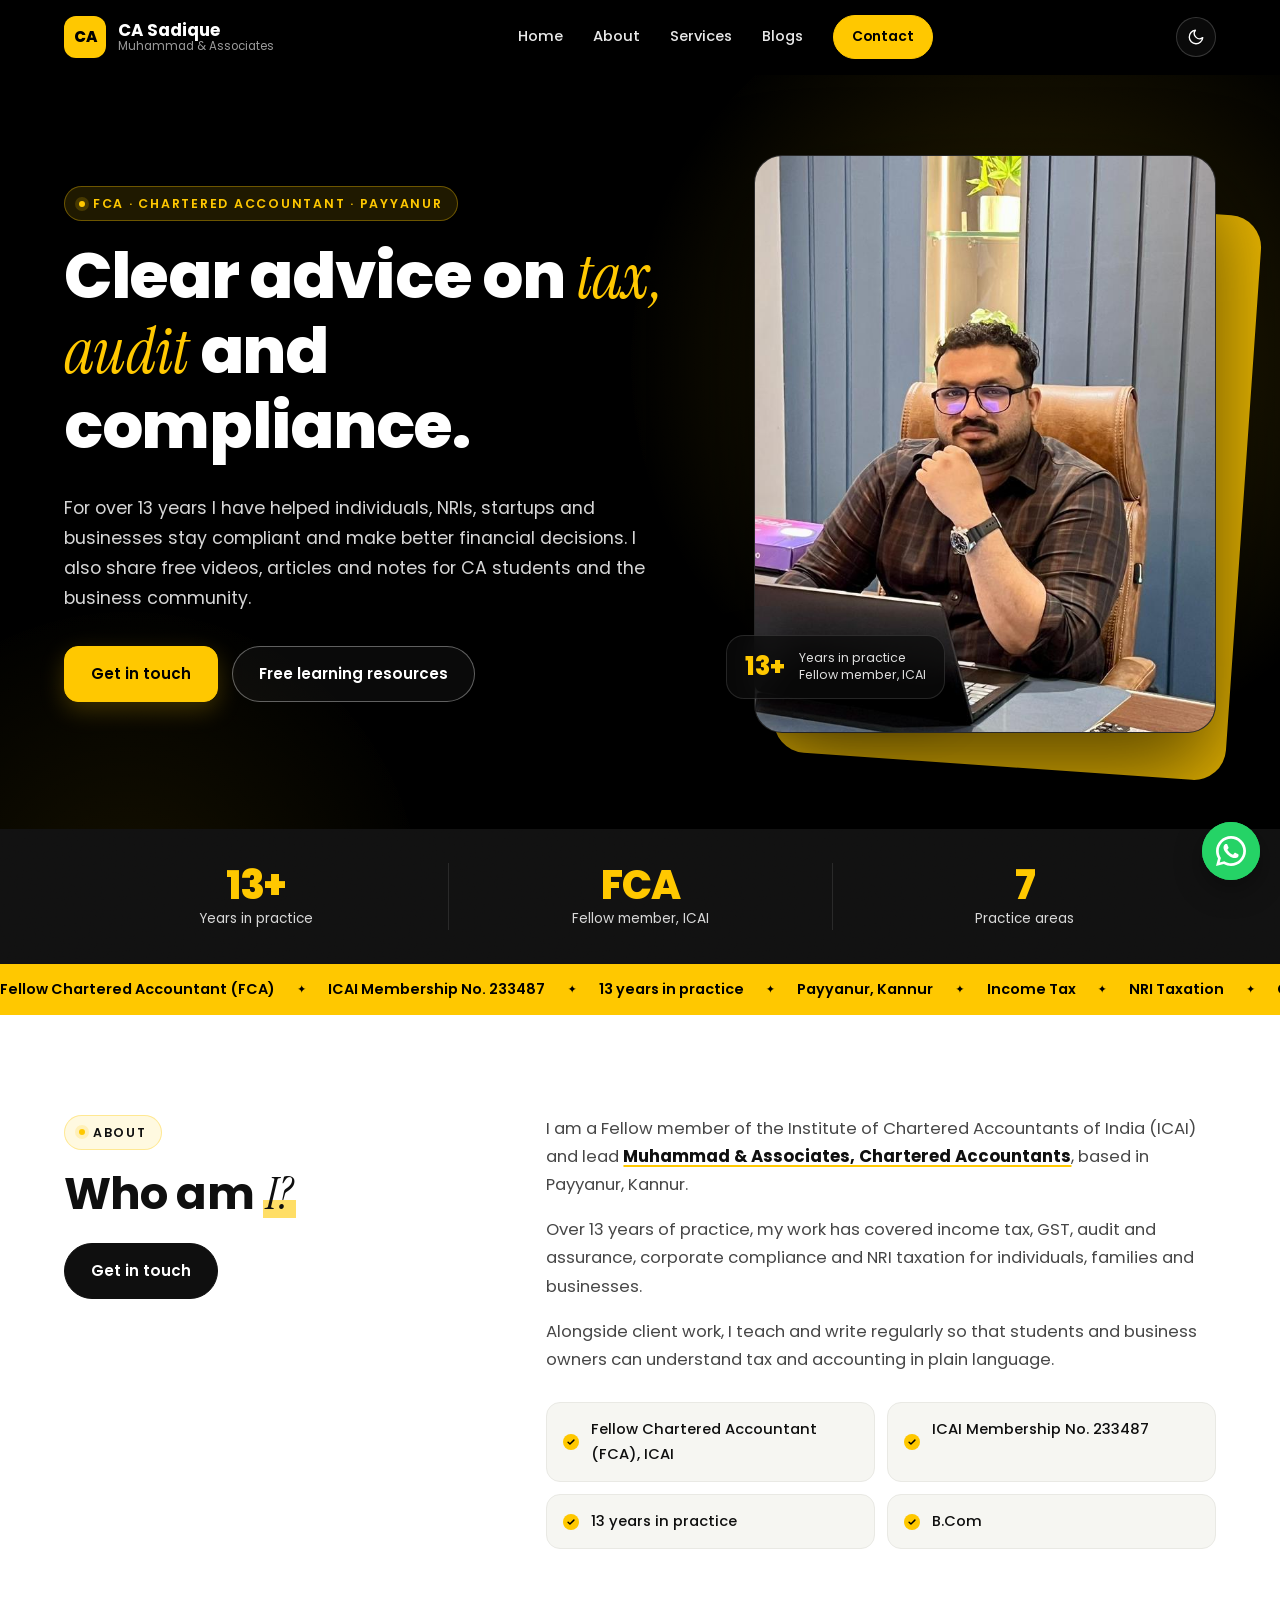
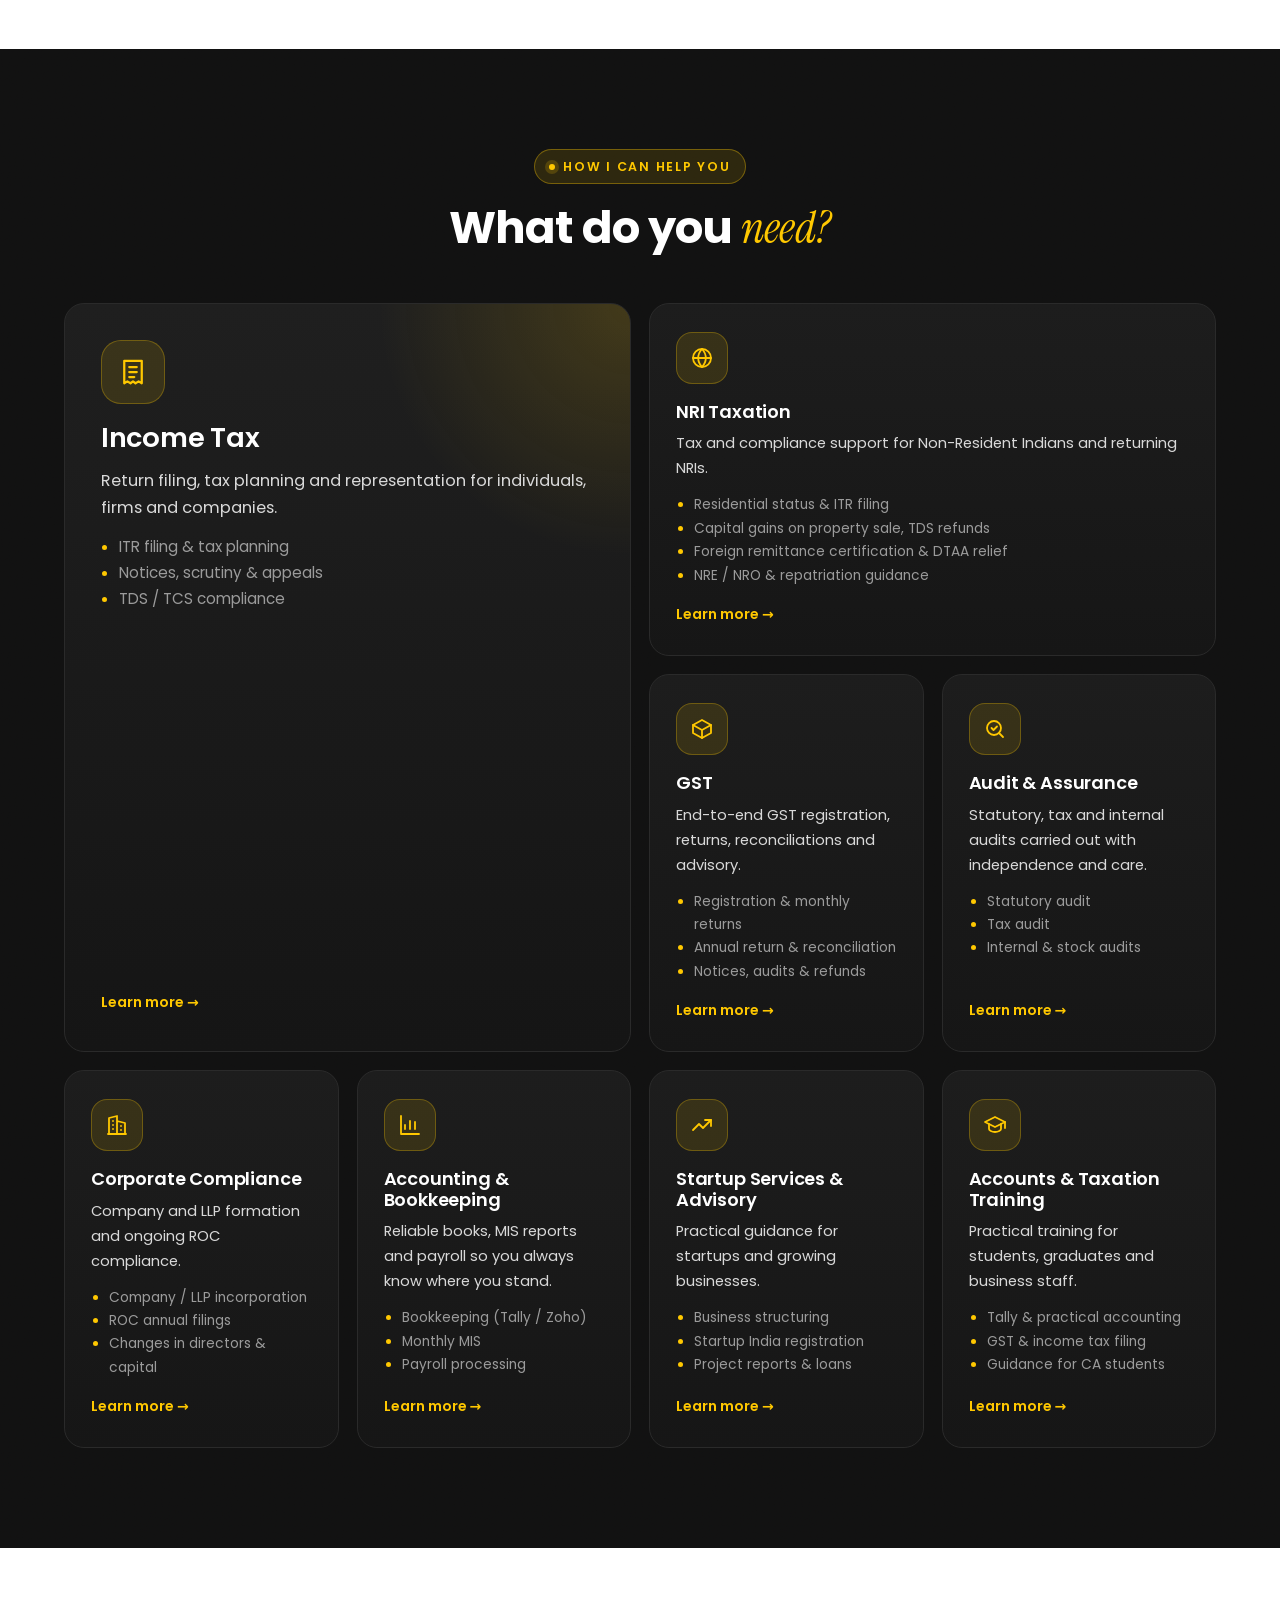
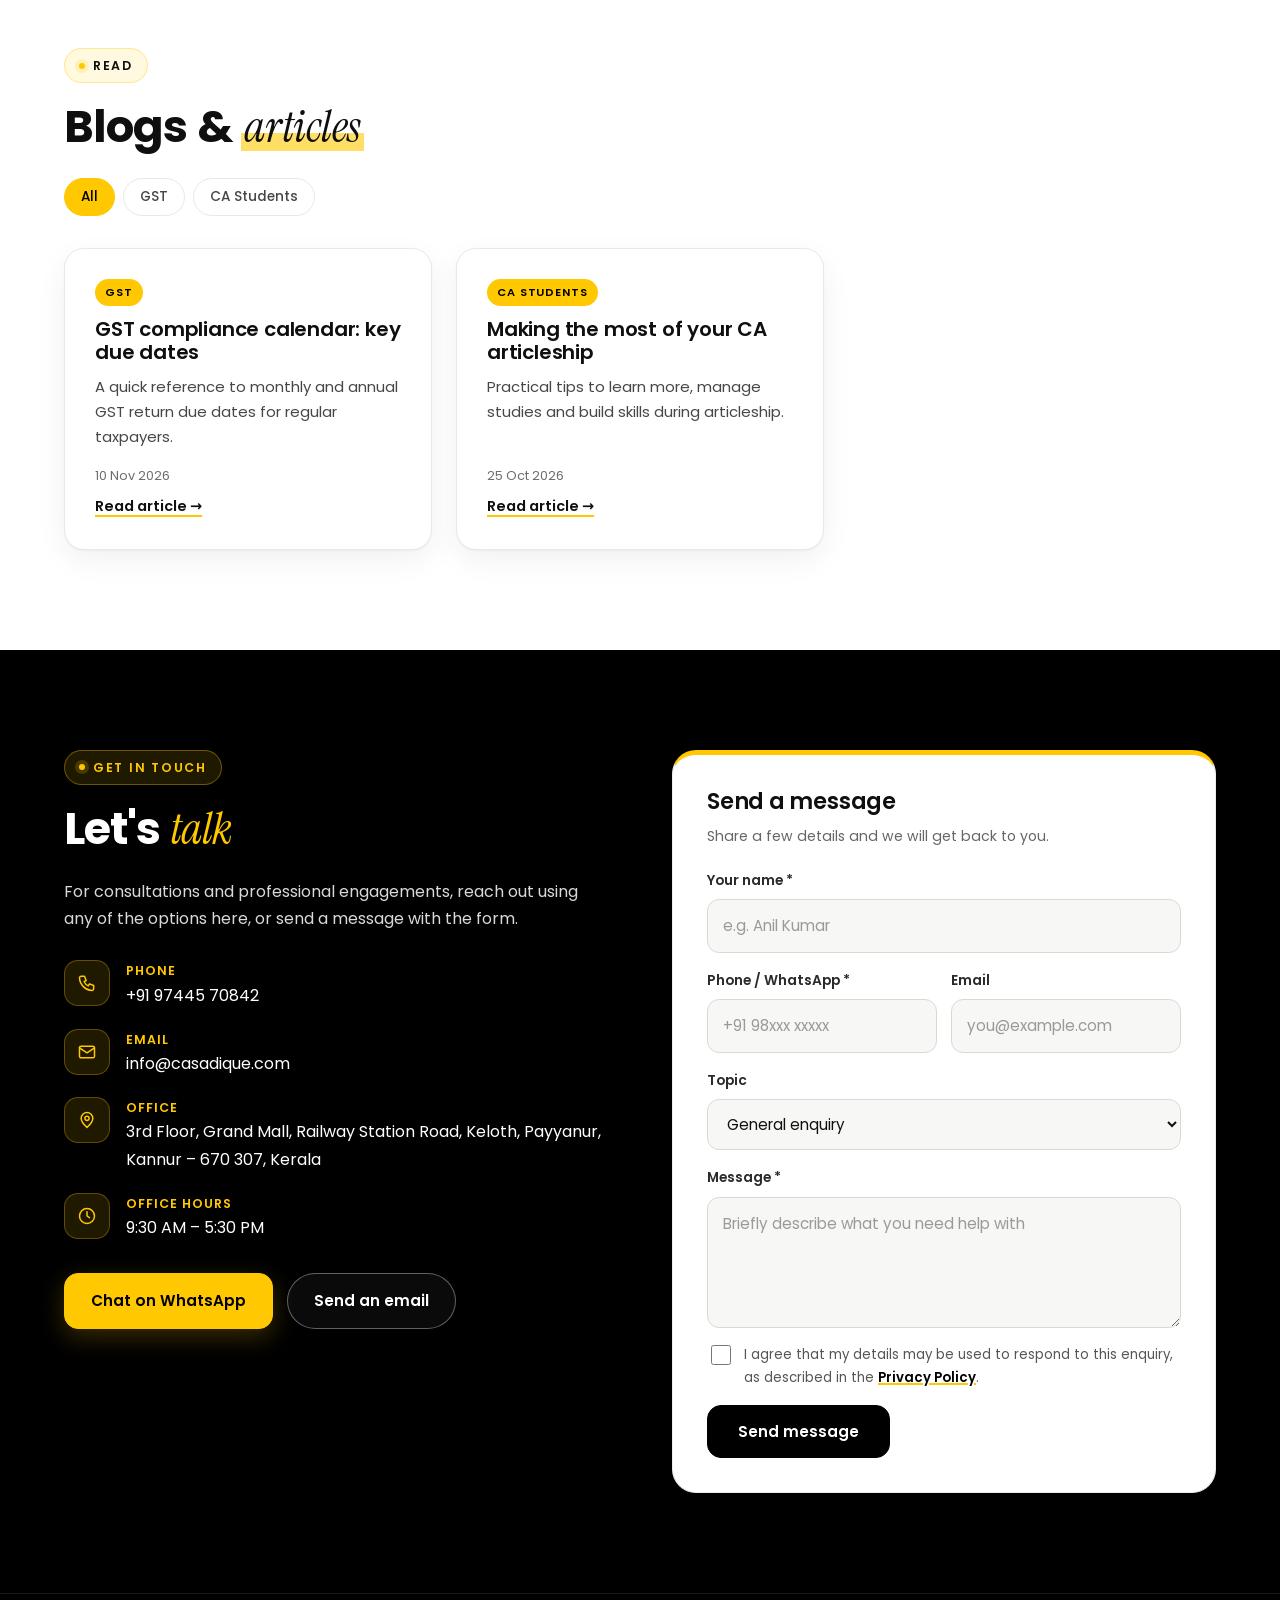
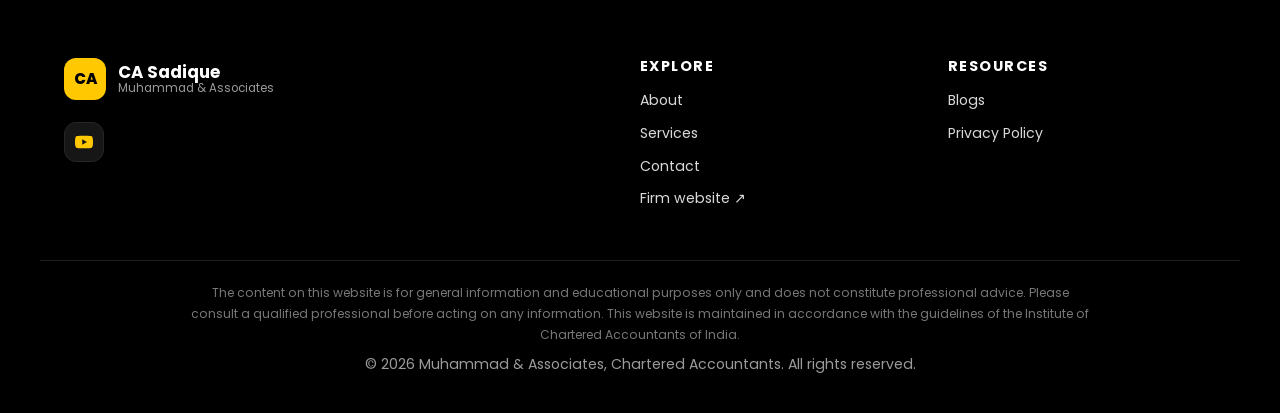
==== index.html @ 5c469a1d "Make contact form a bright, high-contrast card with field hints" ====
<!doctype html>
<html lang="en">
<head>
  <meta charset="utf-8">
  <meta name="viewport" content="width=device-width, initial-scale=1">
  <title>CA Sadique | Muhammad &amp; Associates, Chartered Accountants, Payyanur</title>
  <meta name="description" content="CA Sadique, FCA – Muhammad & Associates, Chartered Accountants, Payyanur, Kannur. Income tax, NRI taxation, GST, audit and corporate compliance. Free videos, blogs and notes for students and businesses.">
  <link rel="canonical" href="https://casadique.com/">
  <link rel="icon" href="favicon.svg" type="image/svg+xml">
  <link rel="apple-touch-icon" href="images/profile.jpg">
  <meta name="theme-color" content="#000000">

  <!-- Share preview (WhatsApp, LinkedIn, Facebook, X) -->
  <meta property="og:type" content="website">
  <meta property="og:site_name" content="CA Sadique">
  <meta property="og:title" content="CA Sadique, FCA | Muhammad & Associates, Chartered Accountants">
  <meta property="og:description" content="Income tax, NRI taxation, GST, audit and corporate compliance in Payyanur, Kannur. Free learning resources for students and businesses.">
  <meta property="og:url" content="https://casadique.com/">
  <meta property="og:image" content="https://casadique.com/images/profile.jpg">
  <meta property="og:image:alt" content="CA Sadique at his office">
  <meta name="twitter:card" content="summary_large_image">

  <!-- Business details for Google -->
  <script type="application/ld+json">
  {
    "@context": "https://schema.org",
    "@type": "AccountingService",
    "name": "Muhammad & Associates, Chartered Accountants",
    "alternateName": "CA Sadique",
    "url": "https://casadique.com/",
    "image": "https://casadique.com/images/profile.jpg",
    "telephone": "+91-97445-70842",
    "email": "info@casadique.com",
    "address": {
      "@type": "PostalAddress",
      "streetAddress": "3rd Floor, Grand Mall, Railway Station Road, Keloth",
      "addressLocality": "Payyanur",
      "addressRegion": "Kerala",
      "postalCode": "670307",
      "addressCountry": "IN"
    },
    "areaServed": "India",
    "founder": { "@type": "Person", "name": "CA Sadique", "jobTitle": "Chartered Accountant (FCA)" },
    "sameAs": ["https://www.youtube.com/@casadique", "https://muhammadandassociates.com"]
  }
  </script>

  <link rel="preconnect" href="https://fonts.googleapis.com">
  <link rel="preconnect" href="https://fonts.gstatic.com" crossorigin>
  <link href="https://fonts.googleapis.com/css2?family=Instrument+Serif:ital@0;1&family=Poppins:wght@400;500;600;700;800&display=swap" rel="stylesheet">
  <link rel="stylesheet" href="css/style.css">
</head>
<body>

<header class="site-header">
  <div class="container nav">
    <a href="#top" class="brand">
      <span class="brand-mark">CA</span>
      <span class="brand-text">
        <strong data-bind="name">CA Sadique</strong>
        <small data-bind="firm"></small>
      </span>
    </a>
    <button class="nav-toggle" aria-label="Open menu" aria-expanded="false">
      <span></span><span></span><span></span>
    </button>
    <nav class="nav-links">
      <a href="#top">Home</a>
      <a href="#about">About</a>
      <a href="#services">Services</a>
      <a href="#videos">Videos</a>
      <a href="#blogs">Blogs</a>
      <a href="#notes">Notes</a>
      <a href="#contact" class="btn btn-small">Contact</a>
    </nav>
  </div>
</header>

<main id="top">

  <!-- HERO -->
  <section class="hero">
    <div class="container hero-grid">
      <div class="hero-copy">
        <p class="eyebrow" data-bind="tagline">Chartered Accountant in Practice</p>
        <h1 data-bind-html="headline">Clear advice on tax, audit and compliance.</h1>
        <p class="lead" data-bind="intro"></p>
        <div class="hero-actions">
          <a href="#contact" class="btn">Get in touch</a>
          <a href="#blogs" id="learn-btn" class="btn btn-outline">Free learning resources</a>
        </div>
      </div>
      <div class="portrait">
        <div class="portrait-frame">
          <img data-bind-src="photo" alt="CA Sadique at his office" onerror="this.closest('.portrait').style.display='none'">
        </div>
        <div class="portrait-badge" id="hero-badge"></div>
      </div>
    </div>
  </section>

  <!-- STATS BAND -->
  <section class="stats-band">
    <div class="container stats" id="stats"></div>
  </section>
  <div class="trust" aria-label="Credentials"><div class="trust-track" id="trust"></div></div>

  <!-- ABOUT -->
  <section id="about" class="section alt">
    <div class="container two-col">
      <div>
        <p class="eyebrow">About</p>
        <h2>Who am <em>I?</em></h2>
        <a href="#contact" class="btn btn-dark">Get in touch</a>
      </div>
      <div>
        <div class="about-text" data-bind-html="about"></div>
        <ul class="credentials" id="credentials"></ul>
      </div>
    </div>
  </section>

  <!-- SERVICES -->
  <section id="services" class="section alt section-dark">
    <div class="container">
      <p class="eyebrow center">How I can help you</p>
      <h2 class="center">What do you <em>need?</em></h2>
      <div class="services-grid" id="services-grid"></div>
    </div>
  </section>

  <!-- VIDEOS -->
  <section id="videos" class="section alt">
    <div class="container">
      <div class="section-head">
        <div>
          <p class="eyebrow">Learn</p>
          <h2>Free <em>videos</em></h2>
        </div>
        <a class="btn btn-dark btn-small" data-bind-href="youtube" target="_blank" rel="noopener">Visit YouTube channel →</a>
      </div>
      <div class="filters" data-filter-for="videos"></div>
      <div class="video-grid" id="video-grid"></div>
    </div>
  </section>

  <!-- BLOGS -->
  <section id="blogs" class="section alt section-dark">
    <div class="container">
      <p class="eyebrow">Read</p>
      <h2>Blogs &amp; <em>articles</em></h2>
      <div class="filters" data-filter-for="blogs"></div>
      <div class="blog-grid" id="blog-grid"></div>
    </div>
  </section>

  <!-- NOTES -->
  <section id="notes" class="section alt">
    <div class="container">
      <p class="eyebrow">Download</p>
      <h2>Notes &amp; <em>resources</em></h2>
      <p class="muted">Free study notes for students and ready reckoners for the business community.</p>
      <div class="notes-toolbar">
        <input type="search" id="notes-search" placeholder="Search notes…" aria-label="Search notes">
      </div>
      <div class="filters" data-filter-for="notes"></div>
      <div class="notes-list" id="notes-list"></div>
    </div>
  </section>

  <!-- CONTACT -->
  <section id="contact" class="section section-black">
    <div class="container two-col contact-grid">
      <div>
        <p class="eyebrow">Get in touch</p>
        <h2>Let's <em>talk</em></h2>
        <p class="on-dark">For consultations and professional engagements, reach out using any of the options here, or send a message with the form.</p>
        <ul class="contact-list" id="contact-list"></ul>
        <div class="hero-actions">
          <a class="btn" id="whatsapp-btn" target="_blank" rel="noopener">Chat on WhatsApp</a>
          <a class="btn btn-outline" id="email-btn">Send an email</a>
        </div>
      </div>

      <form class="contact-form" action="https://formsubmit.co/info@casadique.com" method="POST">
        <h3>Send a message</h3>
        <p class="form-sub">Share a few details and we will get back to you.</p>
        <input type="hidden" name="_subject" value="New enquiry from casadique.com">
        <input type="hidden" name="_next" value="https://casadique.com/thank-you.html">
        <input type="hidden" name="_template" value="table">
        <input type="text" name="_honey" class="hp" tabindex="-1" autocomplete="off" aria-hidden="true">
        <label>Your name *<input type="text" name="name" required maxlength="100" placeholder="e.g. Anil Kumar" autocomplete="name"></label>
        <div class="form-row">
          <label>Phone / WhatsApp *<input type="tel" name="phone" required maxlength="20" placeholder="+91 98xxx xxxxx" autocomplete="tel"></label>
          <label>Email<input type="email" name="email" maxlength="120" placeholder="you@example.com" autocomplete="email"></label>
        </div>
        <label>Topic
          <select name="topic" id="topic-select">
            <option value="General enquiry">General enquiry</option>
          </select>
        </label>
        <label>Message *<textarea name="message" rows="4" required maxlength="2000" placeholder="Briefly describe what you need help with"></textarea></label>
        <label class="consent"><input type="checkbox" name="consent" value="Agreed to privacy policy" required>
          <span>I agree that my details may be used to respond to this enquiry, as described in the <a href="privacy.html">Privacy Policy</a>.</span></label>
        <button type="submit" class="btn">Send message</button>
      </form>
    </div>
  </section>

</main>

<footer class="site-footer">
  <div class="container footer-grid">
    <div>
      <a href="#top" class="brand">
        <span class="brand-mark">CA</span>
        <span class="brand-text"><strong data-bind="name">CA Sadique</strong><small data-bind="firm"></small></span>
      </a>
      <div class="socials" id="socials"></div>
    </div>
    <div>
      <h4>Explore</h4>
      <a href="#about">About</a>
      <a href="#services">Services</a>
      <a href="#contact">Contact</a>
      <a href="https://muhammadandassociates.com" target="_blank" rel="noopener">Firm website ↗</a>
    </div>
    <div>
      <h4>Resources</h4>
      <a href="#videos">Videos</a>
      <a href="#blogs">Blogs</a>
      <a href="#notes">Notes</a>
      <a href="privacy.html">Privacy Policy</a>
    </div>
  </div>
  <div class="container footer-bottom">
    <p class="disclaimer" data-bind="disclaimer"></p>
    <p>© <span id="year"></span> <span data-bind="firm"></span>, Chartered Accountants. All rights reserved.</p>
  </div>
</footer>

<script src="js/content.js"></script>
<script src="js/main.js"></script>
</body>
</html>
---- css/style.css ----
/* ==========================================================
   casadique.com theme — black & yellow, modern refresh
   ========================================================== */
:root {
  --yellow: #ffc800;
  --yellow-dark: #e0ae00;
  --yellow-soft: rgba(255, 200, 0, .12);
  --black: #000;
  --charcoal: #111111;
  --card-dark: #1b1b1b;
  --line-dark: #2a2a2a;
  --on-dark: #d9d9d9;
  --on-dark-muted: #9b9b9b;

  /* light-section tokens (switch in dark mode) */
  --bg: #ffffff;
  --bg-alt: #f6f6f2;
  --surface: #ffffff;
  --ink: #0f0f0f;
  --ink-soft: #474747;
  --muted: #6e6e6e;
  --line: #e9e9e4;
  --shadow: 0 1px 2px rgba(0,0,0,.04), 0 10px 30px rgba(0,0,0,.06);

  --radius: 20px;
  --radius-sm: 12px;
  --font: "Poppins", system-ui, -apple-system, "Segoe UI", sans-serif;
  --serif: "Instrument Serif", Georgia, "Times New Roman", serif;
  --ease: cubic-bezier(.2, .7, .2, 1);
  --grain: url("data:image/svg+xml;utf8,<svg xmlns='http://www.w3.org/2000/svg' width='160' height='160'><filter id='n'><feTurbulence type='fractalNoise' baseFrequency='.85' numOctaves='3' stitchTiles='stitch'/></filter><rect width='100%' height='100%' filter='url(%23n)'/></svg>");
}
:root[data-theme="dark"] {
  --bg: #0b0b0b; --bg-alt: #121212; --surface: #161616;
  --ink: #f3f3f3; --ink-soft: #c9c9c9; --muted: #9a9a9a; --line: #262626;
  --shadow: 0 10px 30px rgba(0,0,0,.45); --charcoal: #141414; --card-dark: #1d1d1d;
}
@media (prefers-color-scheme: dark) {
  :root:not([data-theme="light"]) {
    --bg: #0b0b0b; --bg-alt: #121212; --surface: #161616;
    --ink: #f3f3f3; --ink-soft: #c9c9c9; --muted: #9a9a9a; --line: #262626;
    --shadow: 0 10px 30px rgba(0,0,0,.45); --charcoal: #141414; --card-dark: #1d1d1d;
  }
}

* { box-sizing: border-box; }
html { scroll-behavior: smooth; scroll-padding-top: 80px; }
body { margin: 0; font-family: var(--font); color: var(--ink); background: var(--bg); line-height: 1.7; font-size: 16px; -webkit-font-smoothing: antialiased; transition: background .3s, color .3s; }
img { max-width: 100%; display: block; }
a { color: inherit; }
h1, h2, h3, h4 { line-height: 1.15; margin: 0 0 .5em; font-weight: 700; letter-spacing: -.02em; }
h1 { font-size: clamp(2.4rem, 5.4vw, 4rem); font-weight: 800; }
h2 { font-size: clamp(1.9rem, 3.8vw, 2.8rem); }
h3 { font-size: 1.12rem; font-weight: 600; letter-spacing: -.01em; }
h1 em, h2 em { font-family: var(--serif); font-style: italic; font-weight: 400; letter-spacing: -.01em; color: var(--yellow); }
.section:not(.section-dark):not(.section-black) h2 em { color: var(--ink); background: linear-gradient(transparent 60%, rgba(255,200,0,.6) 60%, rgba(255,200,0,.6) 92%, transparent 92%); padding: 0 .08em; }
p { margin: 0 0 1em; }

.container { width: 100%; max-width: 1200px; margin: 0 auto; padding: 0 24px; }
.section { padding: 100px 0; position: relative; }
.center { text-align: center; }
.muted { color: var(--muted); }

/* ---------- Grain on dark surfaces ---------- */
.hero, .section-dark, .section-black, .page-hero, .stats-band, .site-footer { position: relative; isolation: isolate; }
.hero::after, .section-dark::after, .section-black::after, .page-hero::after, .stats-band::after, .site-footer::after {
  content: ""; position: absolute; inset: 0; background-image: var(--grain); opacity: .07; pointer-events: none; z-index: -1; mix-blend-mode: overlay;
}

/* ---------- Section themes ---------- */
.section-dark { background: var(--charcoal); color: var(--on-dark); }
.section-black { background: #000; color: var(--on-dark); }
.section-dark h2, .section-black h2, .section-dark h3, .section-black h3 { color: #fff; }

/* ---------- Eyebrow ---------- */
.eyebrow { display: inline-flex; align-items: center; gap: 8px; font-weight: 600; font-size: .78rem; text-transform: uppercase; letter-spacing: .14em; color: var(--ink); background: var(--yellow-soft); border: 1px solid rgba(255,200,0,.35); padding: 6px 14px; border-radius: 999px; margin-bottom: 18px; }
.eyebrow::before { content: ""; width: 6px; height: 6px; border-radius: 50%; background: var(--yellow); box-shadow: 0 0 0 4px rgba(255,200,0,.18); }
.eyebrow.center { display: flex; width: max-content; margin-left: auto; margin-right: auto; }
.hero .eyebrow, .section-dark .eyebrow, .section-black .eyebrow, .page-hero .eyebrow { color: var(--yellow); }

/* ---------- Buttons ---------- */
.btn { display: inline-flex; align-items: center; justify-content: center; gap: 8px; background: var(--yellow); color: #000; text-decoration: none; padding: 14px 26px; font-weight: 600; border: 1.5px solid var(--yellow); border-radius: 14px; transition: transform .2s var(--ease), box-shadow .2s, background .2s, color .2s; cursor: pointer; font-size: .95rem; font-family: inherit; box-shadow: 0 8px 24px rgba(255,200,0,.22); }
.btn:hover { transform: translateY(-2px); background: #ffd226; box-shadow: 0 12px 30px rgba(255,200,0,.32); }
.btn-small { padding: 9px 18px; font-size: .86rem; border-radius: 999px; box-shadow: none; }
.btn-outline { background: rgba(255,255,255,.04); color: #fff; border-color: rgba(255,255,255,.35); border-radius: 999px; box-shadow: none; }
.btn-outline:hover { background: #fff; color: #000; border-color: #fff; box-shadow: none; }
.btn-dark { background: var(--ink); color: var(--bg); border-color: var(--ink); border-radius: 999px; box-shadow: none; }
.btn-dark:hover { background: var(--yellow); color: #000; border-color: var(--yellow); box-shadow: none; }
.hero-actions { display: flex; gap: 14px; flex-wrap: wrap; margin-top: 32px; }

/* ---------- Header (glass on scroll) ---------- */
.site-header { position: sticky; top: 0; z-index: 50; background: #000; border-bottom: 1px solid transparent; transition: background .3s, border-color .3s, backdrop-filter .3s; }
.site-header.scrolled { background: rgba(6,6,6,.68); -webkit-backdrop-filter: blur(18px) saturate(1.6); backdrop-filter: blur(18px) saturate(1.6); border-bottom-color: rgba(255,255,255,.08); }
.nav { display: flex; align-items: center; justify-content: space-between; height: 74px; gap: 16px; }
.brand { display: flex; align-items: center; gap: 12px; text-decoration: none; color: #fff; }
.brand-mark { background: var(--yellow); color: #000; font-weight: 800; width: 42px; height: 42px; display: grid; place-items: center; font-size: .95rem; border-radius: 12px; }
.brand-text { display: flex; flex-direction: column; line-height: 1.2; }
.brand-text strong { font-size: 1.05rem; }
.brand-text small { font-size: .72rem; color: var(--on-dark-muted); font-weight: 400; }
.nav-links { display: flex; align-items: center; gap: 30px; }
.nav-links a:not(.btn) { color: #e8e8e8; text-decoration: none; font-weight: 500; font-size: .92rem; position: relative; }
.nav-links a:not(.btn)::after { content: ""; position: absolute; left: 0; right: 0; bottom: -6px; height: 2px; background: var(--yellow); border-radius: 2px; transform: scaleX(0); transition: transform .25s var(--ease); }
.nav-links a:not(.btn):hover { color: #fff; }
.nav-links a:not(.btn):hover::after { transform: scaleX(1); }
.nav-right { display: flex; align-items: center; gap: 10px; }
.theme-toggle { width: 40px; height: 40px; border-radius: 50%; border: 1px solid rgba(255,255,255,.18); background: rgba(255,255,255,.04); color: #fff; display: grid; place-items: center; cursor: pointer; transition: .2s; }
.theme-toggle:hover { border-color: var(--yellow); color: var(--yellow); }
.theme-toggle svg { width: 18px; height: 18px; }
.nav-toggle { display: none; background: none; border: 0; padding: 8px; cursor: pointer; }
.nav-toggle span { display: block; width: 24px; height: 2px; background: #fff; margin: 5px 0; border-radius: 2px; }

/* ---------- Hero ---------- */
.hero { background: #000; color: #fff; padding: 80px 0 96px; overflow: hidden; }
.hero::before { content: ""; position: absolute; inset: 0; z-index: -1; background:
  radial-gradient(640px circle at 80% 38%, rgba(255,200,0,.20), transparent 62%),
  radial-gradient(500px circle at 10% 110%, rgba(255,200,0,.08), transparent 60%); }
.hero-grid { display: grid; grid-template-columns: 1.15fr .85fr; gap: 64px; align-items: center; }
.hero h1 { color: #fff; }
.lead { font-size: 1.1rem; color: #d6d6d6; max-width: 34em; }
.portrait { position: relative; }
.portrait::before { content: ""; position: absolute; inset: 8% -6% -6% 8%; background: var(--yellow); border-radius: 32px; transform: rotate(4deg); opacity: .9; }
.portrait-frame { position: relative; border-radius: 28px; overflow: hidden; aspect-ratio: 4 / 5; box-shadow: 0 40px 90px rgba(0,0,0,.6); border: 1px solid rgba(255,255,255,.1); background: #111; }
.portrait-frame img { width: 100%; height: 100%; object-fit: cover; object-position: 50% 22%; transform: scale(1.42); transform-origin: 54% 30%; }
.portrait-badge { position: absolute; left: -28px; bottom: 34px; background: rgba(12,12,12,.72); -webkit-backdrop-filter: blur(14px); backdrop-filter: blur(14px); border: 1px solid rgba(255,255,255,.12); border-radius: 18px; padding: 14px 18px; display: flex; gap: 14px; align-items: center; box-shadow: 0 18px 40px rgba(0,0,0,.45); }
.portrait-badge strong { font-size: 1.6rem; color: var(--yellow); line-height: 1; font-weight: 800; }
.portrait-badge span { font-size: .78rem; color: #ddd; line-height: 1.35; }

/* ---------- Stats + trust strip ---------- */
.stats-band { background: var(--charcoal); }
.stats { display: grid; grid-template-columns: repeat(3, 1fr); text-align: center; padding-top: 34px; padding-bottom: 34px; }
.stats > div + div { border-left: 1px solid var(--line-dark); }
.stat-num { font-size: 2.5rem; font-weight: 800; color: var(--yellow); line-height: 1.1; letter-spacing: -.03em; }
.stat-label { font-size: .85rem; color: var(--on-dark); }
.trust { background: var(--yellow); color: #000; overflow: hidden; white-space: nowrap; }
.trust-track { display: inline-flex; animation: marquee 45s linear infinite; }
.trust-track span { display: inline-flex; align-items: center; gap: 22px; padding: 13px 22px 13px 0; font-weight: 600; font-size: .9rem; }
.trust-track span::after { content: "✦"; font-size: .7rem; }
@keyframes marquee { to { transform: translateX(-50%); } }

/* ---------- About ---------- */
.two-col { display: grid; grid-template-columns: 1fr 1.6fr; gap: 64px; }
.about-text { color: var(--ink-soft); font-size: 1.04rem; }
.about-text a { color: var(--ink); text-decoration-color: var(--yellow); text-decoration-thickness: 2px; text-underline-offset: 3px; }
.about-text a:hover { background: rgba(255,200,0,.22); }
.credentials { list-style: none; padding: 0; margin: 28px 0 0; display: grid; grid-template-columns: 1fr 1fr; gap: 12px; }
.credentials li { background: var(--bg-alt); border: 1px solid var(--line); border-radius: 14px; padding: 14px 16px 14px 44px; font-weight: 500; font-size: .92rem; position: relative; }
.credentials li::before { content: ""; position: absolute; left: 16px; top: 50%; width: 16px; height: 16px; margin-top: -8px; border-radius: 50%; background: var(--yellow) url("data:image/svg+xml;utf8,<svg xmlns='http://www.w3.org/2000/svg' viewBox='0 0 24 24' fill='none' stroke='black' stroke-width='3.5' stroke-linecap='round' stroke-linejoin='round'><path d='M5 12.5l4.5 4.5L19 7.5'/></svg>") center / 10px no-repeat; }

/* ---------- Icons ---------- */
.ico { width: 52px; height: 52px; border-radius: 16px; display: grid; place-items: center; background: var(--yellow-soft); color: var(--yellow); border: 1px solid rgba(255,200,0,.28); margin-bottom: 18px; flex: none; }
.ico svg { width: 24px; height: 24px; fill: none; stroke: currentColor; stroke-width: 1.8; stroke-linecap: round; stroke-linejoin: round; }

/* ---------- Services: bento grid ---------- */
.services-grid { display: grid; grid-template-columns: repeat(4, 1fr); grid-auto-flow: dense; gap: 18px; margin-top: 48px; }
.service { background: linear-gradient(180deg, #1d1d1d, #161616); border: 1px solid var(--line-dark); border-radius: var(--radius); padding: 28px 26px; transition: transform .3s var(--ease), border-color .3s, box-shadow .3s; display: flex; flex-direction: column; }
.service:hover { transform: translateY(-4px); border-color: rgba(255,200,0,.45); box-shadow: 0 20px 50px rgba(0,0,0,.45); }
.service h3 { color: #fff; }
.service p { color: var(--on-dark); font-size: .92rem; margin: 0 0 12px; }
.service ul { margin: 0; padding-left: 18px; color: var(--on-dark-muted); font-size: .86rem; }
.service li::marker { color: var(--yellow); }
.service .read-more { margin-top: auto; padding-top: 16px; color: var(--yellow); font-weight: 600; font-size: .88rem; text-decoration: none; }
.service.wide { grid-column: span 2; }
.service.xl { grid-column: span 2; grid-row: span 2; padding: 36px; background: radial-gradient(420px circle at 100% 0%, rgba(255,200,0,.16), transparent 60%), linear-gradient(180deg, #1f1f1f, #151515); }
.service.xl h3 { font-size: 1.7rem; }
.service.xl p { font-size: 1.02rem; }
.service.xl ul { font-size: .95rem; }
.service.xl .ico { width: 64px; height: 64px; border-radius: 20px; }
.service.xl .ico svg { width: 30px; height: 30px; }

/* ---------- Filters / tags ---------- */
.section-head { display: flex; justify-content: space-between; align-items: flex-end; gap: 16px; flex-wrap: wrap; }
.filters { display: flex; gap: 8px; flex-wrap: wrap; margin: 24px 0 32px; }
.chip { border: 1px solid var(--line); background: var(--surface); color: var(--ink-soft); padding: 8px 16px; font-size: .85rem; cursor: pointer; font-family: inherit; font-weight: 500; border-radius: 999px; transition: .2s; }
.chip:hover { border-color: var(--ink); color: var(--ink); }
.chip.active { background: var(--yellow); border-color: var(--yellow); color: #000; }
.section-dark .chip { background: transparent; border-color: var(--line-dark); color: var(--on-dark); }
.section-dark .chip.active { background: var(--yellow); border-color: var(--yellow); color: #000; }
.tag { display: inline-block; font-size: .7rem; font-weight: 600; text-transform: uppercase; letter-spacing: .08em; color: #000; background: var(--yellow); padding: 4px 10px; margin-bottom: 12px; border-radius: 999px; }

/* ---------- Videos ---------- */
.video-grid { display: grid; grid-template-columns: repeat(auto-fill, minmax(320px, 1fr)); gap: 24px; }
.video-card { background: var(--surface); border: 1px solid var(--line); border-radius: var(--radius); overflow: hidden; box-shadow: var(--shadow); }
.video-frame { position: relative; aspect-ratio: 16/9; background: #000; cursor: pointer; }
.video-frame img { width: 100%; height: 100%; object-fit: cover; opacity: .9; transition: transform .4s var(--ease); }
.video-frame:hover img { transform: scale(1.04); }
.video-frame iframe { position: absolute; inset: 0; width: 100%; height: 100%; border: 0; }
.play { position: absolute; inset: 0; margin: auto; width: 64px; height: 64px; background: var(--yellow); border-radius: 50%; display: grid; place-items: center; color: #000; font-size: 1.2rem; transition: .25s var(--ease); padding-left: 4px; box-shadow: 0 0 0 10px rgba(255,200,0,.25); }
.video-frame:hover .play { transform: scale(1.1); }
.video-body { padding: 20px 22px 22px; }
.video-body h3 { margin-bottom: 6px; font-size: 1rem; }
.video-body p { font-size: .88rem; color: var(--muted); margin: 0; }

/* ---------- Blogs ---------- */
.blog-grid { display: grid; grid-template-columns: repeat(auto-fill, minmax(320px, 1fr)); gap: 24px; }
.blog-card { background: linear-gradient(180deg, #1d1d1d, #161616); border: 1px solid var(--line-dark); border-radius: var(--radius); padding: 30px; display: flex; flex-direction: column; text-decoration: none; color: var(--on-dark); transition: transform .3s var(--ease), border-color .3s, box-shadow .3s; }
.blog-card:hover { transform: translateY(-4px); border-color: rgba(255,200,0,.45); }
.blog-card .tag { align-self: flex-start; }
.blog-card h3 { color: #fff; font-size: 1.25rem; }
.blog-card p { font-size: .93rem; flex: 1; }
.blog-meta { font-size: .8rem; color: var(--on-dark-muted); }
.read-more { font-weight: 600; color: var(--yellow); font-size: .9rem; margin-top: 8px; }
.section:not(.section-dark) .blog-card { background: var(--surface); border-color: var(--line); color: var(--ink-soft); box-shadow: var(--shadow); }
.section:not(.section-dark) .blog-card h3 { color: var(--ink); }
.section:not(.section-dark) .blog-card .blog-meta { color: var(--muted); }
.section:not(.section-dark) .blog-card .read-more { color: var(--ink); text-decoration: underline; text-decoration-color: var(--yellow); text-decoration-thickness: 2px; text-underline-offset: 4px; }

/* ---------- Notes ---------- */
.notes-toolbar { margin-top: 20px; }
.notes-toolbar input { width: 100%; max-width: 420px; padding: 13px 18px; border: 1px solid var(--line); background: var(--surface); color: var(--ink); font: inherit; border-radius: 999px; }
.notes-toolbar input:focus { outline: 2px solid var(--yellow); border-color: transparent; }
.notes-list { display: grid; gap: 12px; }
.note { display: flex; align-items: center; gap: 16px; padding: 16px 20px; border: 1px solid var(--line); background: var(--surface); border-radius: 16px; box-shadow: var(--shadow); }
.note-icon { flex: none; width: 48px; height: 48px; background: #000; color: var(--yellow); display: grid; place-items: center; font-weight: 700; font-size: .72rem; border-radius: 12px; }
.note-body { flex: 1; min-width: 0; }
.note-body h3 { margin: 0 0 2px; font-size: 1rem; }
.note-body p { margin: 0; font-size: .86rem; color: var(--muted); }
.note .btn { flex: none; }
.empty { color: var(--muted); padding: 20px 0; }
.section-dark .empty { color: var(--on-dark-muted); }

/* ---------- Contact ---------- */
.on-dark { color: var(--on-dark); }
.contact-grid { grid-template-columns: 1fr 1fr; align-items: start; }
.contact-list { list-style: none; margin: 28px 0 6px; padding: 0; display: grid; gap: 20px; }
.contact-list li { display: flex; gap: 16px; align-items: flex-start; }
.contact-list .ci { flex: none; width: 46px; height: 46px; border-radius: 14px; background: var(--yellow-soft); border: 1px solid rgba(255,200,0,.3); color: var(--yellow); display: grid; place-items: center; }
.contact-list .ci svg { width: 20px; height: 20px; fill: none; stroke: currentColor; stroke-width: 1.8; stroke-linecap: round; stroke-linejoin: round; }
.contact-list small { display: block; color: var(--yellow); font-size: .78rem; font-weight: 600; text-transform: uppercase; letter-spacing: .08em; }
.contact-list a, .contact-list div { color: #fff; text-decoration: none; }
.contact-list a:hover { color: var(--yellow); }
.contact-form { background: #ffffff; color: #111; border: 1px solid #ececec; border-top: 5px solid var(--yellow); border-radius: 24px; padding: 34px; display: grid; gap: 16px; box-shadow: 0 30px 70px rgba(0,0,0,.45); }
.contact-form h3 { color: #0f0f0f; margin: 0 0 2px; font-size: 1.4rem; }
.contact-form .form-sub { margin: -8px 0 4px; font-size: .88rem; color: #666; }
.contact-form label { display: grid; gap: 7px; font-size: .86rem; color: #2a2a2a; font-weight: 600; }
.contact-form input, .contact-form select, .contact-form textarea { width: 100%; font: inherit; font-size: .95rem; font-weight: 400; padding: 13px 15px; background: #f7f7f5; color: #111; border: 1.5px solid #d9d9d4; border-radius: 12px; transition: border-color .2s, box-shadow .2s, background .2s; }
.contact-form input::placeholder, .contact-form textarea::placeholder { color: #9a9a9a; }
.contact-form input:hover, .contact-form select:hover, .contact-form textarea:hover { border-color: #bdbdb6; }
.contact-form input:focus, .contact-form select:focus, .contact-form textarea:focus { outline: none; background: #fff; border-color: var(--yellow-dark); box-shadow: 0 0 0 4px rgba(255,200,0,.25); }
.contact-form .form-row { display: grid; grid-template-columns: 1fr 1fr; gap: 14px; }
.contact-form .consent { grid-template-columns: auto 1fr; align-items: start; gap: 10px; font-weight: 400; font-size: .83rem; color: #555; }
.contact-form .consent input { width: 20px; height: 20px; margin-top: 1px; padding: 0; accent-color: #000; }
.contact-form .consent a { color: #000; font-weight: 600; text-decoration-color: var(--yellow); text-decoration-thickness: 2px; }
.contact-form .btn { justify-self: start; background: #000; color: #fff; border-color: #000; box-shadow: none; padding: 14px 30px; }
.contact-form .btn:hover { background: var(--yellow); color: #000; border-color: var(--yellow); }
.hp { position: absolute; left: -9999px; width: 1px; height: 1px; opacity: 0; }

/* ---------- Footer CTA band (inner pages) ---------- */
.cta-wrap { padding: 0 0 90px; background: var(--bg); }
.cta-band { background: var(--yellow); color: #000; border-radius: 28px; padding: 48px 52px; display: flex; align-items: center; justify-content: space-between; gap: 28px; flex-wrap: wrap; position: relative; overflow: hidden; }
.cta-band::after { content: ""; position: absolute; right: -60px; top: -60px; width: 240px; height: 240px; border-radius: 50%; border: 40px solid rgba(0,0,0,.06); }
.cta-band h2 { margin: 0; font-size: clamp(1.6rem, 3vw, 2.2rem); color: #000; }
.cta-band h2 em { color: #000; }
.cta-band p { margin: 6px 0 0; color: #2b2b2b; }
.cta-band .btns { display: flex; gap: 12px; flex-wrap: wrap; position: relative; z-index: 1; }
.cta-band .btn { background: #000; color: #fff; border-color: #000; box-shadow: none; }
.cta-band .btn:hover { background: #222; }
.cta-band .btn.alt { background: transparent; color: #000; border-color: rgba(0,0,0,.4); border-radius: 999px; }
.cta-band .btn.alt:hover { background: #000; color: #fff; }

/* ---------- Footer ---------- */
.site-footer { background: #000; color: var(--on-dark-muted); padding: 64px 0 28px; font-size: .88rem; border-top: 1px solid #1b1b1b; }
.footer-grid { display: grid; grid-template-columns: 2fr 1fr 1fr; gap: 40px; }
.footer-grid h4 { color: #fff; font-size: .9rem; margin-bottom: 14px; text-transform: uppercase; letter-spacing: .1em; }
.footer-grid > div > a:not(.brand) { display: block; color: var(--on-dark); text-decoration: none; margin-bottom: 9px; transition: color .2s; }
.footer-grid > div > a:not(.brand):hover { color: var(--yellow); }
.socials { display: flex; gap: 10px; margin-top: 22px; }
.socials a { width: 40px; height: 40px; border-radius: 12px; background: #161616; border: 1px solid #262626; color: var(--yellow); display: grid; place-items: center; text-decoration: none; transition: .2s; }
.socials a:hover { transform: translateY(-3px); background: var(--yellow); color: #000; }
.socials svg { width: 18px; height: 18px; fill: currentColor; }
.footer-bottom { border-top: 1px solid #1f1f1f; margin-top: 40px; padding-top: 22px; text-align: center; }
.footer-bottom p { margin: 0 0 8px; }
.disclaimer { font-size: .76rem; color: #777; max-width: 900px; margin-left: auto !important; margin-right: auto !important; }

/* ---------- Floating WhatsApp ---------- */
.wa-float { position: fixed; right: 20px; bottom: 20px; z-index: 60; width: 58px; height: 58px; border-radius: 50%; background: #25d366; display: grid; place-items: center; box-shadow: 0 10px 28px rgba(0,0,0,.35); transition: .25s var(--ease); }
.wa-float::before { content: ""; position: absolute; inset: 0; border-radius: 50%; background: #25d366; animation: pulse 2.4s ease-out infinite; z-index: -1; }
.wa-float:hover { transform: scale(1.08); }
.wa-float svg { width: 30px; height: 30px; fill: #fff; }
@keyframes pulse { 0% { transform: scale(1); opacity: .5; } 100% { transform: scale(1.7); opacity: 0; } }

/* ---------- Inner pages ---------- */
.page-hero { background: #000; color: #fff; padding: 76px 0 64px; overflow: hidden; }
.page-hero::before { content: ""; position: absolute; inset: 0; z-index: -1; background: radial-gradient(560px circle at 85% 20%, rgba(255,200,0,.18), transparent 60%); }
.page-hero h1 { color: #fff; font-size: clamp(2.1rem, 4.6vw, 3.2rem); }
.page-hero .lead { max-width: 720px; }
.crumbs { font-size: .85rem; color: var(--on-dark-muted); margin-bottom: 16px; }
.crumbs a { color: var(--yellow); text-decoration: none; }
.page-body { display: grid; grid-template-columns: 1.7fr 1fr; gap: 56px; align-items: start; }
.prose { color: var(--ink-soft); font-size: 1.02rem; }
.prose h2 { font-size: 1.5rem; color: var(--ink); margin-top: 1.7em; }
.prose h2:first-child { margin-top: 0; }
.prose ul { padding-left: 20px; }
.prose li { margin-bottom: 6px; }
.prose li::marker { color: var(--yellow-dark); }
.faq details { border: 1px solid var(--line); padding: 16px 20px; margin-bottom: 10px; background: var(--surface); border-radius: 14px; box-shadow: var(--shadow); }
.faq summary { font-weight: 600; color: var(--ink); cursor: pointer; }
.faq details[open] { border-color: rgba(255,200,0,.6); }
.faq details p { margin: 10px 0 0; }
.side-card { background: linear-gradient(180deg, #1b1b1b, #121212); color: var(--on-dark); padding: 30px; border-radius: 24px; border: 1px solid var(--line-dark); position: sticky; top: 100px; }
.side-card h3 { color: #fff; }
.side-card .btn { display: flex; margin-top: 12px; }
.other-services { list-style: none; padding: 0; margin: 20px 0 0; border-top: 1px solid var(--line-dark); padding-top: 14px; }
.other-services a { color: var(--on-dark); text-decoration: none; font-size: .9rem; display: block; padding: 5px 0; }
.other-services a:hover { color: var(--yellow); }

/* ---------- Blog post page ---------- */
.post { max-width: 780px; }
.post h1 { font-size: clamp(1.9rem, 4vw, 2.6rem); }
.post .blog-meta { margin-bottom: 28px; color: var(--muted); }
.post-body { font-size: 1.04rem; color: var(--ink-soft); }
.post-body h2 { font-size: 1.5rem; margin-top: 1.6em; color: var(--ink); }
.post-body table { border-collapse: separate; border-spacing: 0; width: 100%; margin: 1em 0; border: 1px solid var(--line); border-radius: 14px; overflow: hidden; }
.post-body th, .post-body td { border-bottom: 1px solid var(--line); padding: 10px 14px; text-align: left; }
.post-body th { background: #000; color: var(--yellow); }

/* ---------- Scroll reveal ---------- */
.reveal { opacity: 0; transform: translateY(22px); transition: opacity .8s var(--ease), transform .8s var(--ease); }
.reveal.in { opacity: 1; transform: none; }
@media (prefers-reduced-motion: reduce) {
  html { scroll-behavior: auto; }
  .reveal { opacity: 1; transform: none; transition: none; }
  .trust-track, .wa-float::before { animation: none; }
}

/* ---------- Responsive ---------- */
@media (max-width: 1024px) {
  .services-grid { grid-template-columns: repeat(2, 1fr); }
  .service.xl { grid-row: span 1; }
}
@media (max-width: 900px) {
  .hero-grid, .two-col, .footer-grid, .contact-grid, .page-body { grid-template-columns: 1fr; gap: 40px; }
  .section { padding: 72px 0; }
  .nav-toggle { display: block; }
  .nav-links:not(.nav-links-static) { position: absolute; top: 74px; left: 0; right: 0; background: rgba(6,6,6,.96); -webkit-backdrop-filter: blur(18px); backdrop-filter: blur(18px); flex-direction: column; align-items: stretch; gap: 0; padding: 8px 24px 22px; display: none; border-bottom: 1px solid #222; }
  .nav-links.open { display: flex; }
  .nav-links:not(.nav-links-static) a { padding: 14px 0; border-bottom: 1px solid #1c1c1c; }
  .nav-links a:not(.btn)::after { display: none; }
  .nav-links .btn { margin-top: 14px; }
  .hero { padding: 48px 0 72px; }
  .portrait { max-width: 420px; margin: 0 auto; width: 100%; }
  .portrait-badge { left: 12px; bottom: 16px; }
  .side-card { position: static; }
  .video-grid, .blog-grid { grid-template-columns: 1fr; }
  .cta-band { padding: 36px 28px; }
}
@media (max-width: 560px) {
  .container { padding: 0 16px; }
  .services-grid { grid-template-columns: 1fr; }
  .service.wide, .service.xl { grid-column: span 1; }
  .service.xl { padding: 28px 24px; }
  .service.xl h3 { font-size: 1.35rem; }
  .credentials { grid-template-columns: 1fr; }
  .stat-num { font-size: 1.8rem; }
  .stat-label { font-size: .74rem; }
  .note { flex-wrap: wrap; }
  .note .btn { width: 100%; }
  .hero-actions .btn { width: 100%; }
  .contact-form { padding: 22px; }
  .contact-form .form-row { grid-template-columns: 1fr; }
  .contact-form .btn { justify-self: stretch; }
  .wa-float { right: 14px; bottom: 14px; width: 52px; height: 52px; }
  .brand-text small { display: none; }
}
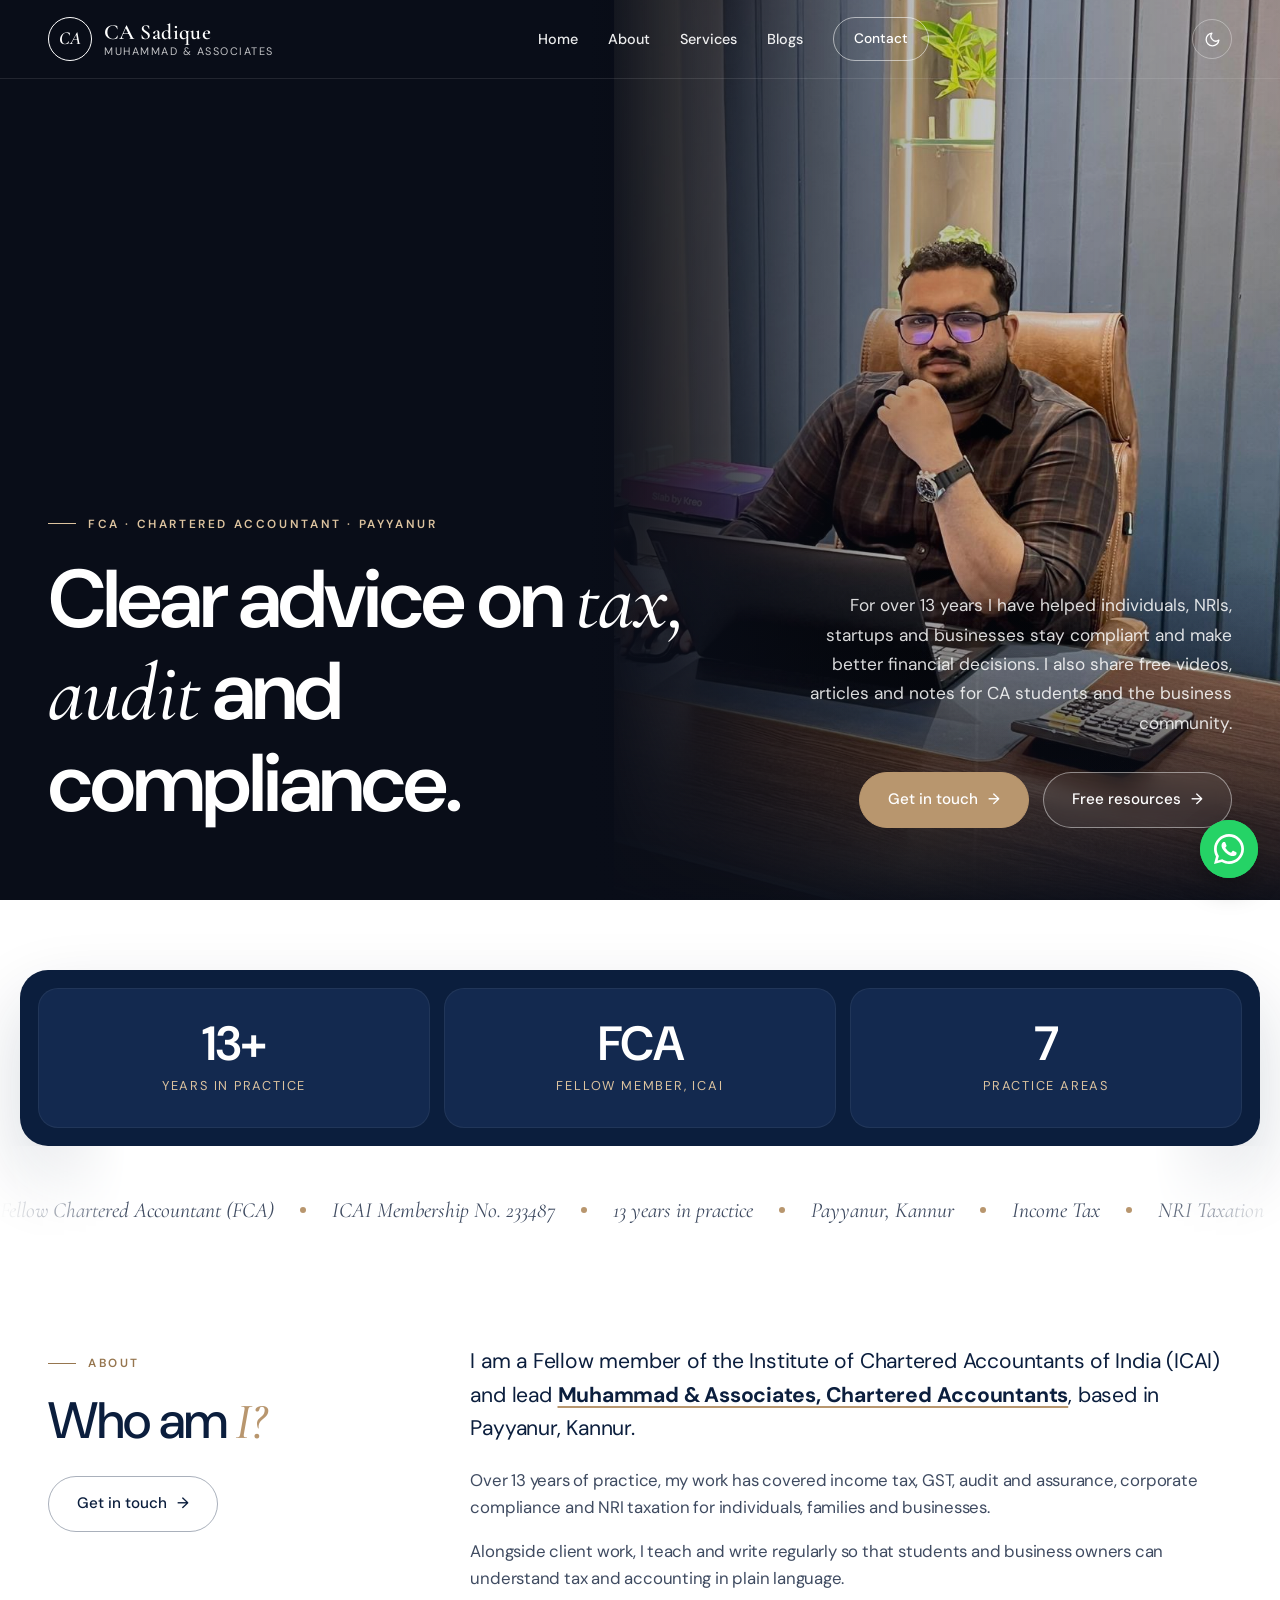
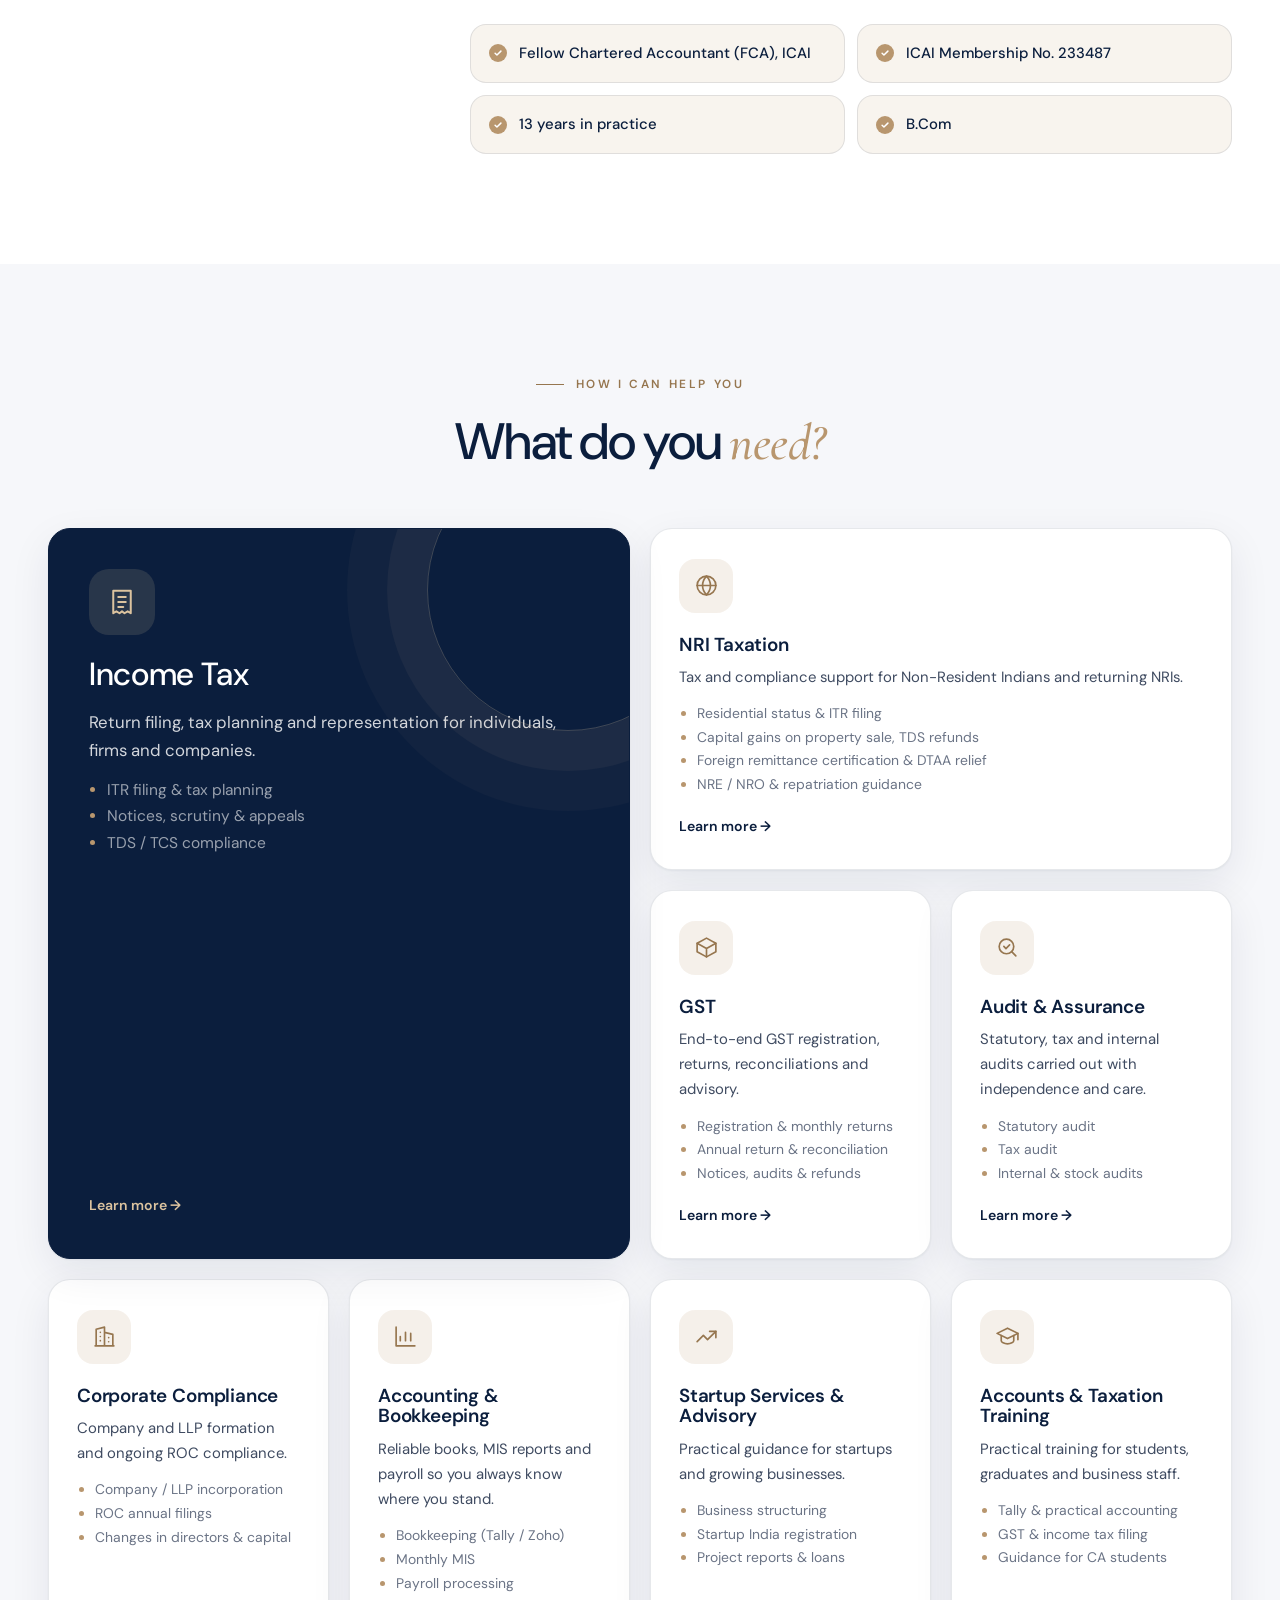
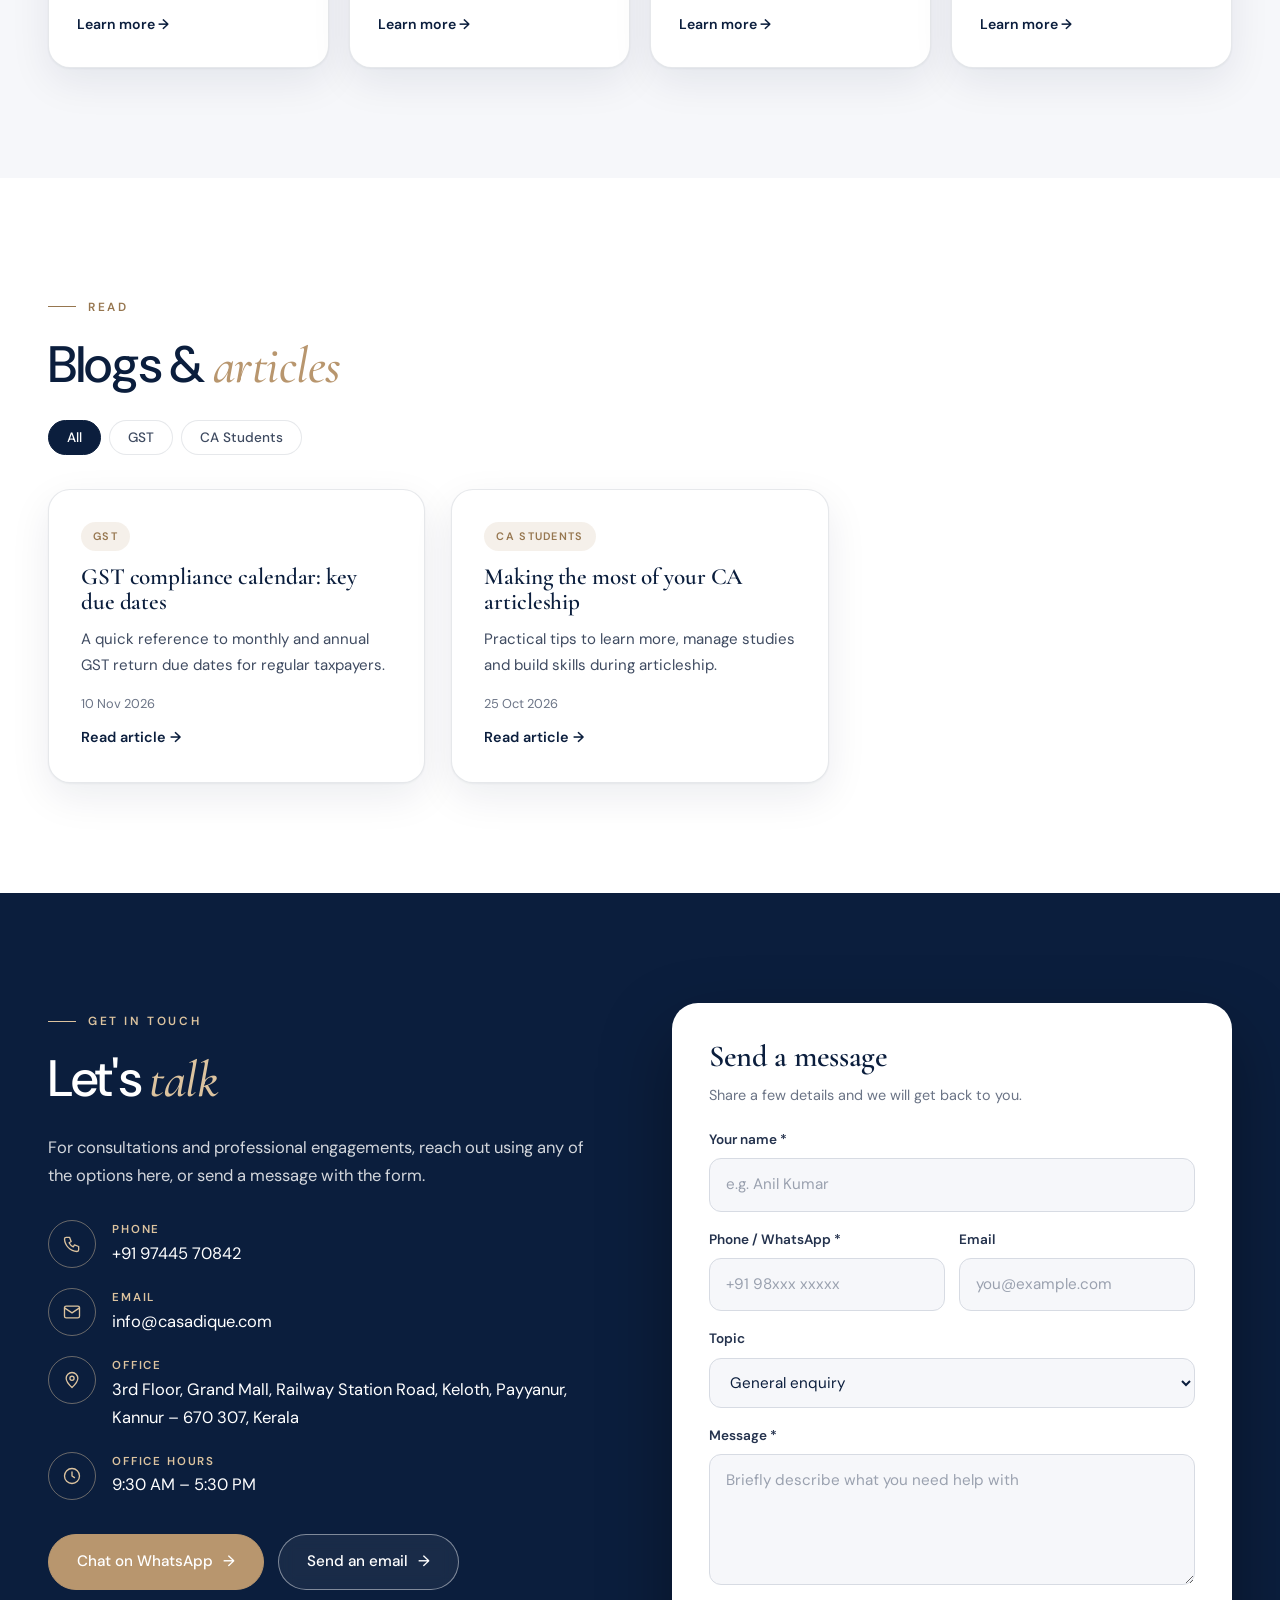
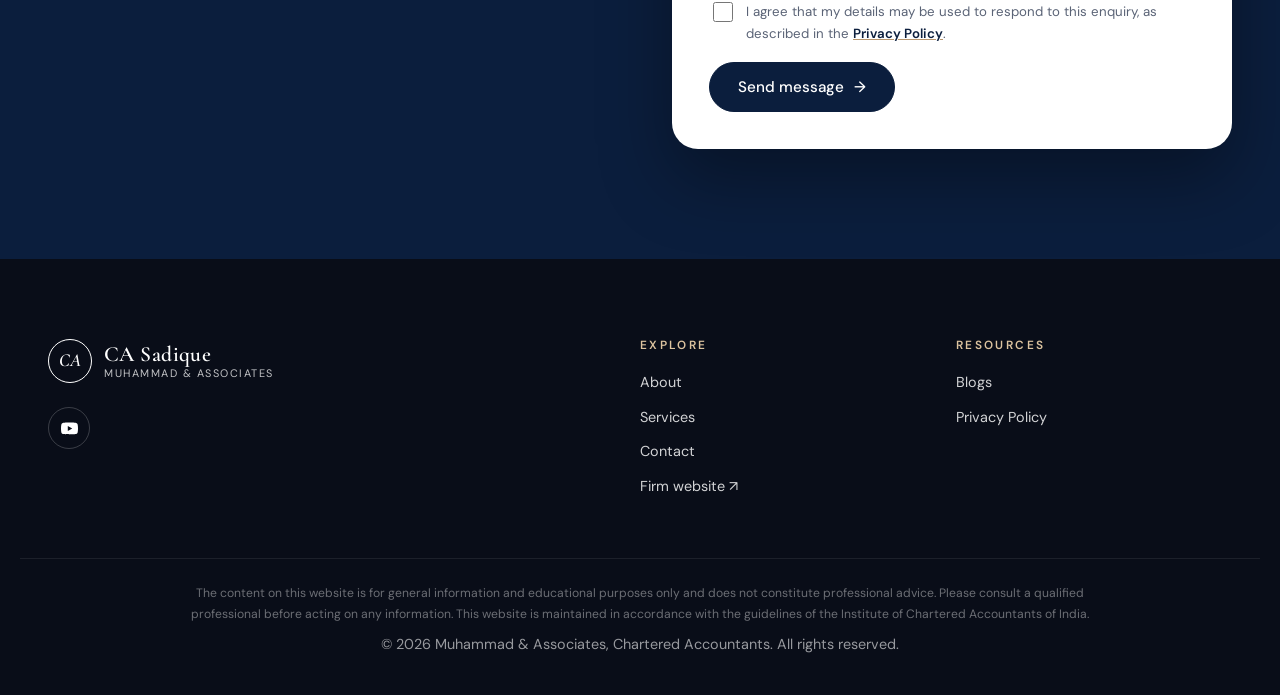
==== commit 8d919763: "Restyle to corporate navy & bronze editorial theme" ====
--- a/index.html
+++ b/index.html
@@ -47,7 +47,7 @@
 
   <link rel="preconnect" href="https://fonts.googleapis.com">
   <link rel="preconnect" href="https://fonts.gstatic.com" crossorigin>
-  <link href="https://fonts.googleapis.com/css2?family=Instrument+Serif:ital@0;1&family=Poppins:wght@400;500;600;700;800&display=swap" rel="stylesheet">
+  <link href="https://fonts.googleapis.com/css2?family=Cormorant+Garamond:ital,wght@0,500;0,600;1,500;1,600&family=DM+Sans:opsz,wght@9..40,400;9..40,500;9..40,600;9..40,700&display=swap" rel="stylesheet">
   <link rel="stylesheet" href="css/style.css">
 </head>
 <body>
@@ -80,21 +80,20 @@
 
   <!-- HERO -->
   <section class="hero">
-    <div class="container hero-grid">
+    <div class="hero-media">
+      <img data-bind-src="photo" alt="CA Sadique at his office" onerror="this.parentNode.style.display='none'">
+    </div>
+    <div class="container hero-inner">
       <div class="hero-copy">
         <p class="eyebrow" data-bind="tagline">Chartered Accountant in Practice</p>
         <h1 data-bind-html="headline">Clear advice on tax, audit and compliance.</h1>
+      </div>
+      <div class="hero-side">
         <p class="lead" data-bind="intro"></p>
         <div class="hero-actions">
           <a href="#contact" class="btn">Get in touch</a>
-          <a href="#blogs" id="learn-btn" class="btn btn-outline">Free learning resources</a>
-        </div>
-      </div>
-      <div class="portrait">
-        <div class="portrait-frame">
-          <img data-bind-src="photo" alt="CA Sadique at his office" onerror="this.closest('.portrait').style.display='none'">
-        </div>
-        <div class="portrait-badge" id="hero-badge"></div>
+          <a href="#blogs" id="learn-btn" class="btn btn-outline">Free resources</a>
+        </div>
       </div>
     </div>
   </section>
@@ -121,7 +120,7 @@
   </section>
 
   <!-- SERVICES -->
-  <section id="services" class="section alt section-dark">
+  <section id="services" class="section alt">
     <div class="container">
       <p class="eyebrow center">How I can help you</p>
       <h2 class="center">What do you <em>need?</em></h2>
@@ -145,7 +144,7 @@
   </section>
 
   <!-- BLOGS -->
-  <section id="blogs" class="section alt section-dark">
+  <section id="blogs" class="section alt">
     <div class="container">
       <p class="eyebrow">Read</p>
       <h2>Blogs &amp; <em>articles</em></h2>
--- a/css/style.css
+++ b/css/style.css
@@ -1,324 +1,347 @@
 /* ==========================================================
-   casadique.com theme — black & yellow, modern refresh
+   casadique.com theme — navy & bronze, corporate editorial
    ========================================================== */
 :root {
-  --yellow: #ffc800;
-  --yellow-dark: #e0ae00;
-  --yellow-soft: rgba(255, 200, 0, .12);
-  --black: #000;
-  --charcoal: #111111;
-  --card-dark: #1b1b1b;
-  --line-dark: #2a2a2a;
-  --on-dark: #d9d9d9;
-  --on-dark-muted: #9b9b9b;
-
-  /* light-section tokens (switch in dark mode) */
+  --navy: #0b1e3d;
+  --navy-2: #13294f;
+  --navy-deep: #090d18;
+  --bronze: #b8966e;
+  --bronze-dark: #96764f;
+  --bronze-light: #dcc39f;
+  --bronze-soft: rgba(184, 150, 110, .14);
+  --on-dark: rgba(255,255,255,.82);
+  --on-dark-muted: rgba(255,255,255,.58);
+  --line-dark: rgba(255,255,255,.12);
+
   --bg: #ffffff;
-  --bg-alt: #f6f6f2;
+  --bg-alt: #f6f7fa;
+  --bg-warm: #f8f4ee;
   --surface: #ffffff;
-  --ink: #0f0f0f;
-  --ink-soft: #474747;
-  --muted: #6e6e6e;
-  --line: #e9e9e4;
-  --shadow: 0 1px 2px rgba(0,0,0,.04), 0 10px 30px rgba(0,0,0,.06);
-
-  --radius: 20px;
-  --radius-sm: 12px;
-  --font: "Poppins", system-ui, -apple-system, "Segoe UI", sans-serif;
-  --serif: "Instrument Serif", Georgia, "Times New Roman", serif;
+  --ink: #0b1e3d;
+  --ink-soft: #3f4b61;
+  --muted: #6b7486;
+  --line: rgba(11,30,61,.10);
+  --shadow: 0 1px 2px rgba(11,30,61,.05), 0 14px 40px rgba(11,30,61,.08);
+  --shadow-lg: 0 30px 70px rgba(11,30,61,.16);
+
+  --radius: 22px;
+  --font: "DM Sans", Inter, "Helvetica Neue", system-ui, sans-serif;
+  --serif: "Cormorant Garamond", Georgia, "Times New Roman", serif;
   --ease: cubic-bezier(.2, .7, .2, 1);
-  --grain: url("data:image/svg+xml;utf8,<svg xmlns='http://www.w3.org/2000/svg' width='160' height='160'><filter id='n'><feTurbulence type='fractalNoise' baseFrequency='.85' numOctaves='3' stitchTiles='stitch'/></filter><rect width='100%' height='100%' filter='url(%23n)'/></svg>");
+  --header-h: 78px;
 }
 :root[data-theme="dark"] {
-  --bg: #0b0b0b; --bg-alt: #121212; --surface: #161616;
-  --ink: #f3f3f3; --ink-soft: #c9c9c9; --muted: #9a9a9a; --line: #262626;
-  --shadow: 0 10px 30px rgba(0,0,0,.45); --charcoal: #141414; --card-dark: #1d1d1d;
+  --bg: #070c18; --bg-alt: #0b1324; --bg-warm: #0d1527; --surface: #0f1a30;
+  --ink: #eef1f7; --ink-soft: #c3cad8; --muted: #8f98ab; --line: rgba(255,255,255,.10);
+  --shadow: 0 14px 40px rgba(0,0,0,.45); --shadow-lg: 0 30px 70px rgba(0,0,0,.55);
 }
 @media (prefers-color-scheme: dark) {
   :root:not([data-theme="light"]) {
-    --bg: #0b0b0b; --bg-alt: #121212; --surface: #161616;
-    --ink: #f3f3f3; --ink-soft: #c9c9c9; --muted: #9a9a9a; --line: #262626;
-    --shadow: 0 10px 30px rgba(0,0,0,.45); --charcoal: #141414; --card-dark: #1d1d1d;
+    --bg: #070c18; --bg-alt: #0b1324; --bg-warm: #0d1527; --surface: #0f1a30;
+    --ink: #eef1f7; --ink-soft: #c3cad8; --muted: #8f98ab; --line: rgba(255,255,255,.10);
+    --shadow: 0 14px 40px rgba(0,0,0,.45); --shadow-lg: 0 30px 70px rgba(0,0,0,.55);
   }
 }
 
 * { box-sizing: border-box; }
-html { scroll-behavior: smooth; scroll-padding-top: 80px; }
-body { margin: 0; font-family: var(--font); color: var(--ink); background: var(--bg); line-height: 1.7; font-size: 16px; -webkit-font-smoothing: antialiased; transition: background .3s, color .3s; }
+html { scroll-behavior: smooth; scroll-padding-top: 90px; }
+body { margin: 0; font-family: var(--font); color: var(--ink); background: var(--bg); line-height: 1.7; font-size: 16.5px; -webkit-font-smoothing: antialiased; transition: background .3s, color .3s; }
 img { max-width: 100%; display: block; }
 a { color: inherit; }
-h1, h2, h3, h4 { line-height: 1.15; margin: 0 0 .5em; font-weight: 700; letter-spacing: -.02em; }
-h1 { font-size: clamp(2.4rem, 5.4vw, 4rem); font-weight: 800; }
-h2 { font-size: clamp(1.9rem, 3.8vw, 2.8rem); }
-h3 { font-size: 1.12rem; font-weight: 600; letter-spacing: -.01em; }
-h1 em, h2 em { font-family: var(--serif); font-style: italic; font-weight: 400; letter-spacing: -.01em; color: var(--yellow); }
-.section:not(.section-dark):not(.section-black) h2 em { color: var(--ink); background: linear-gradient(transparent 60%, rgba(255,200,0,.6) 60%, rgba(255,200,0,.6) 92%, transparent 92%); padding: 0 .08em; }
+h1, h2, h3, h4 { line-height: 1.1; margin: 0 0 .5em; font-weight: 500; letter-spacing: -.025em; color: var(--ink); }
+h1 { font-size: clamp(2.8rem, 6.4vw, 5.4rem); font-weight: 600; letter-spacing: -.035em; }
+h2 { font-size: clamp(2rem, 4.2vw, 3.2rem); }
+h3 { font-size: 1.18rem; font-weight: 600; letter-spacing: -.01em; }
+h1 em, h2 em, h3 em { font-family: var(--serif); font-style: italic; font-weight: 500; letter-spacing: -.01em; color: var(--bronze); }
 p { margin: 0 0 1em; }
 
-.container { width: 100%; max-width: 1200px; margin: 0 auto; padding: 0 24px; }
-.section { padding: 100px 0; position: relative; }
+.container { width: 100%; max-width: 1240px; margin: 0 auto; padding: 0 28px; }
+.section { padding: 110px 0; position: relative; background: var(--bg); }
+.section.tint { background: var(--bg-alt); }
 .center { text-align: center; }
 .muted { color: var(--muted); }
 
-/* ---------- Grain on dark surfaces ---------- */
-.hero, .section-dark, .section-black, .page-hero, .stats-band, .site-footer { position: relative; isolation: isolate; }
-.hero::after, .section-dark::after, .section-black::after, .page-hero::after, .stats-band::after, .site-footer::after {
-  content: ""; position: absolute; inset: 0; background-image: var(--grain); opacity: .07; pointer-events: none; z-index: -1; mix-blend-mode: overlay;
-}
-
-/* ---------- Section themes ---------- */
-.section-dark { background: var(--charcoal); color: var(--on-dark); }
-.section-black { background: #000; color: var(--on-dark); }
-.section-dark h2, .section-black h2, .section-dark h3, .section-black h3 { color: #fff; }
-
-/* ---------- Eyebrow ---------- */
-.eyebrow { display: inline-flex; align-items: center; gap: 8px; font-weight: 600; font-size: .78rem; text-transform: uppercase; letter-spacing: .14em; color: var(--ink); background: var(--yellow-soft); border: 1px solid rgba(255,200,0,.35); padding: 6px 14px; border-radius: 999px; margin-bottom: 18px; }
-.eyebrow::before { content: ""; width: 6px; height: 6px; border-radius: 50%; background: var(--yellow); box-shadow: 0 0 0 4px rgba(255,200,0,.18); }
-.eyebrow.center { display: flex; width: max-content; margin-left: auto; margin-right: auto; }
-.hero .eyebrow, .section-dark .eyebrow, .section-black .eyebrow, .page-hero .eyebrow { color: var(--yellow); }
-
-/* ---------- Buttons ---------- */
-.btn { display: inline-flex; align-items: center; justify-content: center; gap: 8px; background: var(--yellow); color: #000; text-decoration: none; padding: 14px 26px; font-weight: 600; border: 1.5px solid var(--yellow); border-radius: 14px; transition: transform .2s var(--ease), box-shadow .2s, background .2s, color .2s; cursor: pointer; font-size: .95rem; font-family: inherit; box-shadow: 0 8px 24px rgba(255,200,0,.22); }
-.btn:hover { transform: translateY(-2px); background: #ffd226; box-shadow: 0 12px 30px rgba(255,200,0,.32); }
-.btn-small { padding: 9px 18px; font-size: .86rem; border-radius: 999px; box-shadow: none; }
-.btn-outline { background: rgba(255,255,255,.04); color: #fff; border-color: rgba(255,255,255,.35); border-radius: 999px; box-shadow: none; }
-.btn-outline:hover { background: #fff; color: #000; border-color: #fff; box-shadow: none; }
-.btn-dark { background: var(--ink); color: var(--bg); border-color: var(--ink); border-radius: 999px; box-shadow: none; }
-.btn-dark:hover { background: var(--yellow); color: #000; border-color: var(--yellow); box-shadow: none; }
-.hero-actions { display: flex; gap: 14px; flex-wrap: wrap; margin-top: 32px; }
-
-/* ---------- Header (glass on scroll) ---------- */
-.site-header { position: sticky; top: 0; z-index: 50; background: #000; border-bottom: 1px solid transparent; transition: background .3s, border-color .3s, backdrop-filter .3s; }
-.site-header.scrolled { background: rgba(6,6,6,.68); -webkit-backdrop-filter: blur(18px) saturate(1.6); backdrop-filter: blur(18px) saturate(1.6); border-bottom-color: rgba(255,255,255,.08); }
-.nav { display: flex; align-items: center; justify-content: space-between; height: 74px; gap: 16px; }
-.brand { display: flex; align-items: center; gap: 12px; text-decoration: none; color: #fff; }
-.brand-mark { background: var(--yellow); color: #000; font-weight: 800; width: 42px; height: 42px; display: grid; place-items: center; font-size: .95rem; border-radius: 12px; }
-.brand-text { display: flex; flex-direction: column; line-height: 1.2; }
-.brand-text strong { font-size: 1.05rem; }
-.brand-text small { font-size: .72rem; color: var(--on-dark-muted); font-weight: 400; }
+/* Dark (navy) sections */
+.section-black, .section-dark { background: var(--navy); color: var(--on-dark); }
+.section-black h2, .section-dark h2, .section-black h3, .section-dark h3 { color: #fff; }
+.section-black h2 em, .section-dark h2 em { color: var(--bronze-light); }
+
+/* ---------- Label (eyebrow) ---------- */
+.eyebrow { display: inline-flex; align-items: center; gap: 12px; font-weight: 600; font-size: .74rem; text-transform: uppercase; letter-spacing: .22em; color: var(--bronze-dark); margin-bottom: 20px; }
+.eyebrow::before { content: ""; width: 28px; height: 1px; background: currentColor; }
+.eyebrow.center { display: flex; justify-content: center; }
+.hero .eyebrow, .section-black .eyebrow, .section-dark .eyebrow, .page-hero .eyebrow { color: var(--bronze-light); }
+
+/* ---------- Buttons (pill) ---------- */
+.btn { display: inline-flex; align-items: center; justify-content: center; gap: 10px; background: var(--navy); color: #fff; text-decoration: none; padding: 14px 28px; font-weight: 500; border: 1px solid var(--navy); border-radius: 999px; transition: transform .25s var(--ease), background .25s, color .25s, border-color .25s, box-shadow .25s; cursor: pointer; font-size: .95rem; font-family: inherit; }
+.btn::after { content: "→"; transition: transform .25s var(--ease); }
+.btn:hover { transform: translateY(-2px); box-shadow: 0 12px 28px rgba(11,30,61,.22); }
+.btn:hover::after { transform: translateX(4px); }
+.btn-small { padding: 9px 20px; font-size: .86rem; }
+.btn-small::after, .nav-links .btn::after { content: none; }
+.btn-outline { background: transparent; color: var(--ink); border-color: rgba(11,30,61,.35); }
+.btn-outline:hover { background: var(--navy); color: #fff; border-color: var(--navy); }
+.hero .btn, .section-black .btn, .page-hero .btn { background: var(--bronze); border-color: var(--bronze); color: #fff; }
+.hero .btn:hover, .section-black .btn:hover { background: var(--bronze-dark); border-color: var(--bronze-dark); box-shadow: 0 12px 28px rgba(0,0,0,.3); }
+.hero .btn-outline, .section-black .btn-outline { background: rgba(255,255,255,.06); color: #fff; border-color: rgba(255,255,255,.45); -webkit-backdrop-filter: blur(8px); backdrop-filter: blur(8px); }
+.hero .btn-outline:hover, .section-black .btn-outline:hover { background: #fff; color: var(--navy); border-color: #fff; }
+.btn-dark { background: transparent; color: var(--ink); border-color: rgba(11,30,61,.35); }
+.btn-dark:hover { background: var(--navy); color: #fff; }
+.hero-actions { display: flex; gap: 14px; flex-wrap: wrap; margin-top: 34px; }
+
+/* ---------- Header: transparent over hero, white on scroll ---------- */
+.site-header { position: fixed; top: 0; left: 0; right: 0; z-index: 50; background: transparent; border-bottom: 1px solid rgba(255,255,255,.10); transition: background .35s, border-color .35s, box-shadow .35s; }
+.site-header.scrolled, .site-header.solid { background: rgba(255,255,255,.88); -webkit-backdrop-filter: blur(18px) saturate(1.5); backdrop-filter: blur(18px) saturate(1.5); border-bottom-color: var(--line); box-shadow: 0 6px 24px rgba(11,30,61,.06); }
+.nav { display: flex; align-items: center; justify-content: space-between; height: var(--header-h); gap: 16px; }
+.brand { display: flex; align-items: center; gap: 12px; text-decoration: none; color: #fff; transition: color .35s; }
+.brand-mark { width: 44px; height: 44px; display: grid; place-items: center; border-radius: 50%; border: 1px solid currentColor; font-family: var(--serif); font-style: italic; font-weight: 600; font-size: 1.15rem; color: inherit; }
+.brand-text { display: flex; flex-direction: column; line-height: 1.15; }
+.brand-text strong { font-family: var(--serif); font-size: 1.35rem; font-weight: 600; letter-spacing: .02em; }
+.brand-text small { font-size: .68rem; letter-spacing: .14em; text-transform: uppercase; opacity: .75; }
 .nav-links { display: flex; align-items: center; gap: 30px; }
-.nav-links a:not(.btn) { color: #e8e8e8; text-decoration: none; font-weight: 500; font-size: .92rem; position: relative; }
-.nav-links a:not(.btn)::after { content: ""; position: absolute; left: 0; right: 0; bottom: -6px; height: 2px; background: var(--yellow); border-radius: 2px; transform: scaleX(0); transition: transform .25s var(--ease); }
-.nav-links a:not(.btn):hover { color: #fff; }
+.nav-links a:not(.btn) { color: rgba(255,255,255,.92); text-decoration: none; font-weight: 500; font-size: .9rem; position: relative; transition: color .35s; }
+.nav-links a:not(.btn)::after { content: ""; position: absolute; left: 0; right: 0; bottom: -6px; height: 1px; background: currentColor; transform: scaleX(0); transition: transform .3s var(--ease); }
 .nav-links a:not(.btn):hover::after { transform: scaleX(1); }
+.nav-links .btn { background: transparent; color: #fff; border-color: rgba(255,255,255,.55); }
+.nav-links .btn:hover { background: #fff; color: var(--navy); box-shadow: none; }
+.site-header.scrolled .brand, .site-header.solid .brand,
+.site-header.scrolled .nav-links a:not(.btn), .site-header.solid .nav-links a:not(.btn) { color: var(--navy); }
+.site-header.scrolled .nav-links .btn, .site-header.solid .nav-links .btn { color: var(--navy); border-color: rgba(11,30,61,.4); }
+.site-header.scrolled .nav-links .btn:hover, .site-header.solid .nav-links .btn:hover { background: var(--navy); color: #fff; }
 .nav-right { display: flex; align-items: center; gap: 10px; }
-.theme-toggle { width: 40px; height: 40px; border-radius: 50%; border: 1px solid rgba(255,255,255,.18); background: rgba(255,255,255,.04); color: #fff; display: grid; place-items: center; cursor: pointer; transition: .2s; }
-.theme-toggle:hover { border-color: var(--yellow); color: var(--yellow); }
-.theme-toggle svg { width: 18px; height: 18px; }
+.theme-toggle { width: 40px; height: 40px; border-radius: 50%; border: 1px solid rgba(255,255,255,.35); background: transparent; color: #fff; display: grid; place-items: center; cursor: pointer; transition: .3s; }
+.theme-toggle svg { width: 17px; height: 17px; }
+.site-header.scrolled .theme-toggle, .site-header.solid .theme-toggle { color: var(--navy); border-color: rgba(11,30,61,.3); }
 .nav-toggle { display: none; background: none; border: 0; padding: 8px; cursor: pointer; }
-.nav-toggle span { display: block; width: 24px; height: 2px; background: #fff; margin: 5px 0; border-radius: 2px; }
-
-/* ---------- Hero ---------- */
-.hero { background: #000; color: #fff; padding: 80px 0 96px; overflow: hidden; }
+.nav-toggle span { display: block; width: 24px; height: 2px; background: #fff; margin: 5px 0; border-radius: 2px; transition: background .3s; }
+.site-header.scrolled .nav-toggle span, .site-header.solid .nav-toggle span { background: var(--navy); }
+:root[data-theme="dark"] .site-header.scrolled, :root[data-theme="dark"] .site-header.solid { background: rgba(7,12,24,.85); }
+:root[data-theme="dark"] .site-header.scrolled .brand, :root[data-theme="dark"] .site-header.scrolled .nav-links a:not(.btn),
+:root[data-theme="dark"] .site-header.solid .brand, :root[data-theme="dark"] .site-header.solid .nav-links a:not(.btn) { color: #fff; }
+:root[data-theme="dark"] .site-header.scrolled .theme-toggle, :root[data-theme="dark"] .site-header.solid .theme-toggle,
+:root[data-theme="dark"] .site-header.scrolled .nav-links .btn, :root[data-theme="dark"] .site-header.solid .nav-links .btn { color: #fff; border-color: rgba(255,255,255,.35); }
+:root[data-theme="dark"] .site-header.scrolled .nav-toggle span, :root[data-theme="dark"] .site-header.solid .nav-toggle span { background: #fff; }
+
+/* First section on pages without a dark hero sits below the fixed header */
+main > .section:first-child, main.section { padding-top: calc(var(--header-h) + 80px); }
+
+/* ---------- Hero (cinematic) ---------- */
+.hero { position: relative; min-height: 100vh; min-height: 100svh; display: flex; align-items: flex-end; background: var(--navy-deep); color: #fff; overflow: hidden; isolation: isolate; }
+.hero-media { position: absolute; top: 0; right: 0; bottom: 0; width: 52%; z-index: -2; overflow: hidden; }
+.hero-media img { width: 100%; height: 100%; object-fit: cover; object-position: 50% 24%; transform: scale(1.02); animation: heroZoom 18s ease-out forwards; }
+@keyframes heroZoom { to { transform: scale(1.09); } }
 .hero::before { content: ""; position: absolute; inset: 0; z-index: -1; background:
-  radial-gradient(640px circle at 80% 38%, rgba(255,200,0,.20), transparent 62%),
-  radial-gradient(500px circle at 10% 110%, rgba(255,200,0,.08), transparent 60%); }
-.hero-grid { display: grid; grid-template-columns: 1.15fr .85fr; gap: 64px; align-items: center; }
-.hero h1 { color: #fff; }
-.lead { font-size: 1.1rem; color: #d6d6d6; max-width: 34em; }
-.portrait { position: relative; }
-.portrait::before { content: ""; position: absolute; inset: 8% -6% -6% 8%; background: var(--yellow); border-radius: 32px; transform: rotate(4deg); opacity: .9; }
-.portrait-frame { position: relative; border-radius: 28px; overflow: hidden; aspect-ratio: 4 / 5; box-shadow: 0 40px 90px rgba(0,0,0,.6); border: 1px solid rgba(255,255,255,.1); background: #111; }
-.portrait-frame img { width: 100%; height: 100%; object-fit: cover; object-position: 50% 22%; transform: scale(1.42); transform-origin: 54% 30%; }
-.portrait-badge { position: absolute; left: -28px; bottom: 34px; background: rgba(12,12,12,.72); -webkit-backdrop-filter: blur(14px); backdrop-filter: blur(14px); border: 1px solid rgba(255,255,255,.12); border-radius: 18px; padding: 14px 18px; display: flex; gap: 14px; align-items: center; box-shadow: 0 18px 40px rgba(0,0,0,.45); }
-.portrait-badge strong { font-size: 1.6rem; color: var(--yellow); line-height: 1; font-weight: 800; }
-.portrait-badge span { font-size: .78rem; color: #ddd; line-height: 1.35; }
-
-/* ---------- Stats + trust strip ---------- */
-.stats-band { background: var(--charcoal); }
-.stats { display: grid; grid-template-columns: repeat(3, 1fr); text-align: center; padding-top: 34px; padding-bottom: 34px; }
-.stats > div + div { border-left: 1px solid var(--line-dark); }
-.stat-num { font-size: 2.5rem; font-weight: 800; color: var(--yellow); line-height: 1.1; letter-spacing: -.03em; }
-.stat-label { font-size: .85rem; color: var(--on-dark); }
-.trust { background: var(--yellow); color: #000; overflow: hidden; white-space: nowrap; }
-.trust-track { display: inline-flex; animation: marquee 45s linear infinite; }
-.trust-track span { display: inline-flex; align-items: center; gap: 22px; padding: 13px 22px 13px 0; font-weight: 600; font-size: .9rem; }
-.trust-track span::after { content: "✦"; font-size: .7rem; }
+  linear-gradient(90deg, #090d18 0%, #090d18 46%, rgba(9,13,24,.78) 56%, rgba(9,13,24,.25) 72%, rgba(9,13,24,.05) 100%),
+  linear-gradient(0deg, rgba(9,13,24,.96) 0%, rgba(9,13,24,0) 38%),
+  radial-gradient(700px circle at 15% 30%, rgba(184,150,110,.12), transparent 60%); }
+.hero-inner { width: 100%; padding-top: calc(var(--header-h) + 60px); padding-bottom: 72px; display: grid; grid-template-columns: 1.35fr .9fr; gap: 56px; align-items: end; }
+.hero h1 { color: #fff; margin-bottom: 0; }
+.hero h1 em { color: #fff; }
+.hero-side { text-align: right; }
+.lead { font-size: 1.08rem; color: rgba(255,255,255,.85); max-width: 30em; margin-left: auto; }
+.hero-side .hero-actions { justify-content: flex-end; }
+.scroll-cue { position: absolute; right: 28px; bottom: 22px; display: none; }
+.hero-meta { display: flex; gap: 28px; margin-top: 36px; padding-top: 22px; border-top: 1px solid rgba(255,255,255,.18); justify-content: flex-end; }
+.hero-meta div { text-align: right; }
+.hero-meta strong { display: block; font-family: var(--serif); font-size: 2rem; font-weight: 600; line-height: 1; color: var(--bronze-light); }
+.hero-meta span { font-size: .74rem; letter-spacing: .12em; text-transform: uppercase; color: rgba(255,255,255,.65); }
+
+/* ---------- Stats panel ---------- */
+.stats-band { background: var(--bg); padding: 70px 0 0; }
+.stats { display: grid; grid-template-columns: repeat(3, 1fr); gap: 14px; background: var(--navy); border-radius: 28px; padding: 18px; box-shadow: var(--shadow-lg); }
+.stats > div { background: var(--navy-2); border: 1px solid rgba(255,255,255,.06); border-radius: 20px; padding: 30px 20px; text-align: center; }
+.stat-num { font-size: 3rem; font-weight: 600; color: #fff; line-height: 1.05; letter-spacing: -.03em; }
+.stat-label { font-size: .8rem; color: var(--bronze-light); text-transform: uppercase; letter-spacing: .14em; margin-top: 6px; }
+
+/* ---------- Trust strip ---------- */
+.trust { background: var(--bg); overflow: hidden; white-space: nowrap; padding: 40px 0 0; -webkit-mask-image: linear-gradient(90deg, transparent, #000 10%, #000 90%, transparent); mask-image: linear-gradient(90deg, transparent, #000 10%, #000 90%, transparent); }
+.trust-track { display: inline-flex; animation: marquee 50s linear infinite; }
+.trust-track span { display: inline-flex; align-items: center; gap: 26px; padding: 6px 26px 6px 0; font-family: var(--serif); font-style: italic; font-size: 1.35rem; color: var(--ink-soft); }
+.trust-track span::after { content: ""; width: 6px; height: 6px; border-radius: 50%; background: var(--bronze); }
 @keyframes marquee { to { transform: translateX(-50%); } }
 
 /* ---------- About ---------- */
-.two-col { display: grid; grid-template-columns: 1fr 1.6fr; gap: 64px; }
-.about-text { color: var(--ink-soft); font-size: 1.04rem; }
-.about-text a { color: var(--ink); text-decoration-color: var(--yellow); text-decoration-thickness: 2px; text-underline-offset: 3px; }
-.about-text a:hover { background: rgba(255,200,0,.22); }
-.credentials { list-style: none; padding: 0; margin: 28px 0 0; display: grid; grid-template-columns: 1fr 1fr; gap: 12px; }
-.credentials li { background: var(--bg-alt); border: 1px solid var(--line); border-radius: 14px; padding: 14px 16px 14px 44px; font-weight: 500; font-size: .92rem; position: relative; }
-.credentials li::before { content: ""; position: absolute; left: 16px; top: 50%; width: 16px; height: 16px; margin-top: -8px; border-radius: 50%; background: var(--yellow) url("data:image/svg+xml;utf8,<svg xmlns='http://www.w3.org/2000/svg' viewBox='0 0 24 24' fill='none' stroke='black' stroke-width='3.5' stroke-linecap='round' stroke-linejoin='round'><path d='M5 12.5l4.5 4.5L19 7.5'/></svg>") center / 10px no-repeat; }
+.two-col { display: grid; grid-template-columns: .8fr 1.7fr; gap: 64px; }
+.about-text { color: var(--ink); font-size: 1.32rem; line-height: 1.6; font-weight: 400; letter-spacing: -.01em; }
+.about-text p:not(:first-child) { font-size: 1.05rem; color: var(--ink-soft); }
+.about-text a { color: var(--ink); text-decoration-color: var(--bronze); text-decoration-thickness: 1.5px; text-underline-offset: 4px; }
+.about-text a:hover { color: var(--bronze-dark); }
+.credentials { list-style: none; padding: 0; margin: 32px 0 0; display: grid; grid-template-columns: 1fr 1fr; gap: 12px; }
+.credentials li { background: var(--bg-warm); border: 1px solid var(--line); border-radius: 16px; padding: 16px 18px 16px 48px; font-weight: 500; font-size: .93rem; position: relative; }
+.credentials li::before { content: ""; position: absolute; left: 18px; top: 50%; width: 18px; height: 18px; margin-top: -9px; border-radius: 50%; background: var(--bronze) url("data:image/svg+xml;utf8,<svg xmlns='http://www.w3.org/2000/svg' viewBox='0 0 24 24' fill='none' stroke='white' stroke-width='3.5' stroke-linecap='round' stroke-linejoin='round'><path d='M5 12.5l4.5 4.5L19 7.5'/></svg>") center / 10px no-repeat; }
 
 /* ---------- Icons ---------- */
-.ico { width: 52px; height: 52px; border-radius: 16px; display: grid; place-items: center; background: var(--yellow-soft); color: var(--yellow); border: 1px solid rgba(255,200,0,.28); margin-bottom: 18px; flex: none; }
-.ico svg { width: 24px; height: 24px; fill: none; stroke: currentColor; stroke-width: 1.8; stroke-linecap: round; stroke-linejoin: round; }
-
-/* ---------- Services: bento grid ---------- */
-.services-grid { display: grid; grid-template-columns: repeat(4, 1fr); grid-auto-flow: dense; gap: 18px; margin-top: 48px; }
-.service { background: linear-gradient(180deg, #1d1d1d, #161616); border: 1px solid var(--line-dark); border-radius: var(--radius); padding: 28px 26px; transition: transform .3s var(--ease), border-color .3s, box-shadow .3s; display: flex; flex-direction: column; }
-.service:hover { transform: translateY(-4px); border-color: rgba(255,200,0,.45); box-shadow: 0 20px 50px rgba(0,0,0,.45); }
-.service h3 { color: #fff; }
-.service p { color: var(--on-dark); font-size: .92rem; margin: 0 0 12px; }
-.service ul { margin: 0; padding-left: 18px; color: var(--on-dark-muted); font-size: .86rem; }
-.service li::marker { color: var(--yellow); }
-.service .read-more { margin-top: auto; padding-top: 16px; color: var(--yellow); font-weight: 600; font-size: .88rem; text-decoration: none; }
+.ico { width: 54px; height: 54px; border-radius: 16px; display: grid; place-items: center; background: var(--bronze-soft); color: var(--bronze-dark); margin-bottom: 22px; flex: none; }
+.ico svg { width: 25px; height: 25px; fill: none; stroke: currentColor; stroke-width: 1.6; stroke-linecap: round; stroke-linejoin: round; }
+
+/* ---------- Services (bento, light cards) ---------- */
+.services-grid { display: grid; grid-template-columns: repeat(4, 1fr); grid-auto-flow: dense; gap: 20px; margin-top: 56px; }
+.service { background: var(--surface); border: 1px solid var(--line); border-radius: var(--radius); padding: 30px 28px; transition: transform .35s var(--ease), box-shadow .35s, border-color .35s; display: flex; flex-direction: column; box-shadow: var(--shadow); }
+.service:hover { transform: translateY(-6px); box-shadow: var(--shadow-lg); border-color: rgba(184,150,110,.5); }
+.service h3 { color: var(--ink); }
+.service p { color: var(--ink-soft); font-size: .93rem; margin: 0 0 12px; }
+.service ul { margin: 0; padding-left: 18px; color: var(--muted); font-size: .87rem; }
+.service li::marker { color: var(--bronze); }
+.service .read-more { margin-top: auto; padding-top: 18px; color: var(--ink); font-weight: 600; font-size: .88rem; text-decoration: none; }
+.service .read-more:hover { color: var(--bronze-dark); }
 .service.wide { grid-column: span 2; }
-.service.xl { grid-column: span 2; grid-row: span 2; padding: 36px; background: radial-gradient(420px circle at 100% 0%, rgba(255,200,0,.16), transparent 60%), linear-gradient(180deg, #1f1f1f, #151515); }
-.service.xl h3 { font-size: 1.7rem; }
-.service.xl p { font-size: 1.02rem; }
-.service.xl ul { font-size: .95rem; }
-.service.xl .ico { width: 64px; height: 64px; border-radius: 20px; }
+.service.xl { grid-column: span 2; grid-row: span 2; padding: 40px; background: var(--navy); border-color: var(--navy); color: var(--on-dark); position: relative; overflow: hidden; }
+.service.xl::after { content: ""; position: absolute; right: -80px; top: -80px; width: 280px; height: 280px; border-radius: 50%; border: 1px solid rgba(220,195,159,.25); box-shadow: 0 0 0 40px rgba(220,195,159,.05), 0 0 0 80px rgba(220,195,159,.03); }
+.service.xl h3 { color: #fff; font-size: 2rem; font-weight: 500; }
+.service.xl p { color: var(--on-dark); font-size: 1.05rem; }
+.service.xl ul { color: var(--on-dark-muted); font-size: .97rem; }
+.service.xl .ico { background: rgba(220,195,159,.14); color: var(--bronze-light); width: 66px; height: 66px; border-radius: 20px; }
 .service.xl .ico svg { width: 30px; height: 30px; }
+.service.xl .read-more { color: var(--bronze-light); }
 
 /* ---------- Filters / tags ---------- */
 .section-head { display: flex; justify-content: space-between; align-items: flex-end; gap: 16px; flex-wrap: wrap; }
-.filters { display: flex; gap: 8px; flex-wrap: wrap; margin: 24px 0 32px; }
-.chip { border: 1px solid var(--line); background: var(--surface); color: var(--ink-soft); padding: 8px 16px; font-size: .85rem; cursor: pointer; font-family: inherit; font-weight: 500; border-radius: 999px; transition: .2s; }
+.filters { display: flex; gap: 8px; flex-wrap: wrap; margin: 26px 0 34px; }
+.chip { border: 1px solid var(--line); background: var(--surface); color: var(--ink-soft); padding: 8px 18px; font-size: .85rem; cursor: pointer; font-family: inherit; font-weight: 500; border-radius: 999px; transition: .2s; }
 .chip:hover { border-color: var(--ink); color: var(--ink); }
-.chip.active { background: var(--yellow); border-color: var(--yellow); color: #000; }
-.section-dark .chip { background: transparent; border-color: var(--line-dark); color: var(--on-dark); }
-.section-dark .chip.active { background: var(--yellow); border-color: var(--yellow); color: #000; }
-.tag { display: inline-block; font-size: .7rem; font-weight: 600; text-transform: uppercase; letter-spacing: .08em; color: #000; background: var(--yellow); padding: 4px 10px; margin-bottom: 12px; border-radius: 999px; }
+.chip.active { background: var(--navy); border-color: var(--navy); color: #fff; }
+.tag { display: inline-block; font-size: .68rem; font-weight: 600; text-transform: uppercase; letter-spacing: .12em; color: var(--bronze-dark); background: var(--bronze-soft); padding: 5px 12px; margin-bottom: 14px; border-radius: 999px; }
 
 /* ---------- Videos ---------- */
-.video-grid { display: grid; grid-template-columns: repeat(auto-fill, minmax(320px, 1fr)); gap: 24px; }
-.video-card { background: var(--surface); border: 1px solid var(--line); border-radius: var(--radius); overflow: hidden; box-shadow: var(--shadow); }
-.video-frame { position: relative; aspect-ratio: 16/9; background: #000; cursor: pointer; }
-.video-frame img { width: 100%; height: 100%; object-fit: cover; opacity: .9; transition: transform .4s var(--ease); }
-.video-frame:hover img { transform: scale(1.04); }
+.video-grid { display: grid; grid-template-columns: repeat(auto-fill, minmax(320px, 1fr)); gap: 26px; }
+.video-card { background: var(--surface); border: 1px solid var(--line); border-radius: var(--radius); overflow: hidden; box-shadow: var(--shadow); transition: transform .35s var(--ease), box-shadow .35s; }
+.video-card:hover { transform: translateY(-6px); box-shadow: var(--shadow-lg); }
+.video-frame { position: relative; aspect-ratio: 16/9; background: var(--navy-deep); cursor: pointer; }
+.video-frame img { width: 100%; height: 100%; object-fit: cover; transition: transform .5s var(--ease); }
+.video-frame:hover img { transform: scale(1.05); }
 .video-frame iframe { position: absolute; inset: 0; width: 100%; height: 100%; border: 0; }
-.play { position: absolute; inset: 0; margin: auto; width: 64px; height: 64px; background: var(--yellow); border-radius: 50%; display: grid; place-items: center; color: #000; font-size: 1.2rem; transition: .25s var(--ease); padding-left: 4px; box-shadow: 0 0 0 10px rgba(255,200,0,.25); }
-.video-frame:hover .play { transform: scale(1.1); }
-.video-body { padding: 20px 22px 22px; }
-.video-body h3 { margin-bottom: 6px; font-size: 1rem; }
-.video-body p { font-size: .88rem; color: var(--muted); margin: 0; }
+.play { position: absolute; inset: 0; margin: auto; width: 66px; height: 66px; background: rgba(255,255,255,.92); border-radius: 50%; display: grid; place-items: center; color: var(--navy); font-size: 1.2rem; transition: .3s var(--ease); padding-left: 4px; box-shadow: 0 0 0 10px rgba(255,255,255,.2); }
+.video-frame:hover .play { transform: scale(1.08); background: var(--bronze); color: #fff; }
+.video-body { padding: 22px 24px 24px; }
+.video-body h3 { margin-bottom: 6px; font-size: 1.05rem; }
+.video-body p { font-size: .9rem; color: var(--muted); margin: 0; }
 
 /* ---------- Blogs ---------- */
-.blog-grid { display: grid; grid-template-columns: repeat(auto-fill, minmax(320px, 1fr)); gap: 24px; }
-.blog-card { background: linear-gradient(180deg, #1d1d1d, #161616); border: 1px solid var(--line-dark); border-radius: var(--radius); padding: 30px; display: flex; flex-direction: column; text-decoration: none; color: var(--on-dark); transition: transform .3s var(--ease), border-color .3s, box-shadow .3s; }
-.blog-card:hover { transform: translateY(-4px); border-color: rgba(255,200,0,.45); }
+.blog-grid { display: grid; grid-template-columns: repeat(auto-fill, minmax(320px, 1fr)); gap: 26px; }
+.blog-card { background: var(--surface); border: 1px solid var(--line); border-radius: var(--radius); padding: 32px; display: flex; flex-direction: column; text-decoration: none; color: var(--ink-soft); box-shadow: var(--shadow); transition: transform .35s var(--ease), box-shadow .35s, border-color .35s; }
+.blog-card:hover { transform: translateY(-6px); box-shadow: var(--shadow-lg); border-color: rgba(184,150,110,.5); }
 .blog-card .tag { align-self: flex-start; }
-.blog-card h3 { color: #fff; font-size: 1.25rem; }
-.blog-card p { font-size: .93rem; flex: 1; }
-.blog-meta { font-size: .8rem; color: var(--on-dark-muted); }
-.read-more { font-weight: 600; color: var(--yellow); font-size: .9rem; margin-top: 8px; }
-.section:not(.section-dark) .blog-card { background: var(--surface); border-color: var(--line); color: var(--ink-soft); box-shadow: var(--shadow); }
-.section:not(.section-dark) .blog-card h3 { color: var(--ink); }
-.section:not(.section-dark) .blog-card .blog-meta { color: var(--muted); }
-.section:not(.section-dark) .blog-card .read-more { color: var(--ink); text-decoration: underline; text-decoration-color: var(--yellow); text-decoration-thickness: 2px; text-underline-offset: 4px; }
+.blog-card h3 { color: var(--ink); font-size: 1.45rem; font-family: var(--serif); font-weight: 600; letter-spacing: -.005em; }
+.blog-card p { font-size: .94rem; flex: 1; }
+.blog-meta { font-size: .8rem; color: var(--muted); }
+.read-more { font-weight: 600; color: var(--ink); font-size: .9rem; margin-top: 10px; }
 
 /* ---------- Notes ---------- */
 .notes-toolbar { margin-top: 20px; }
-.notes-toolbar input { width: 100%; max-width: 420px; padding: 13px 18px; border: 1px solid var(--line); background: var(--surface); color: var(--ink); font: inherit; border-radius: 999px; }
-.notes-toolbar input:focus { outline: 2px solid var(--yellow); border-color: transparent; }
+.notes-toolbar input { width: 100%; max-width: 440px; padding: 14px 20px; border: 1px solid var(--line); background: var(--surface); color: var(--ink); font: inherit; border-radius: 999px; }
+.notes-toolbar input:focus { outline: 2px solid var(--bronze); border-color: transparent; }
 .notes-list { display: grid; gap: 12px; }
-.note { display: flex; align-items: center; gap: 16px; padding: 16px 20px; border: 1px solid var(--line); background: var(--surface); border-radius: 16px; box-shadow: var(--shadow); }
-.note-icon { flex: none; width: 48px; height: 48px; background: #000; color: var(--yellow); display: grid; place-items: center; font-weight: 700; font-size: .72rem; border-radius: 12px; }
+.note { display: flex; align-items: center; gap: 16px; padding: 18px 22px; border: 1px solid var(--line); background: var(--surface); border-radius: 18px; box-shadow: var(--shadow); }
+.note-icon { flex: none; width: 50px; height: 50px; background: var(--navy); color: var(--bronze-light); display: grid; place-items: center; font-weight: 700; font-size: .72rem; border-radius: 14px; }
 .note-body { flex: 1; min-width: 0; }
 .note-body h3 { margin: 0 0 2px; font-size: 1rem; }
 .note-body p { margin: 0; font-size: .86rem; color: var(--muted); }
 .note .btn { flex: none; }
 .empty { color: var(--muted); padding: 20px 0; }
-.section-dark .empty { color: var(--on-dark-muted); }
 
 /* ---------- Contact ---------- */
 .on-dark { color: var(--on-dark); }
 .contact-grid { grid-template-columns: 1fr 1fr; align-items: start; }
-.contact-list { list-style: none; margin: 28px 0 6px; padding: 0; display: grid; gap: 20px; }
+.contact-list { list-style: none; margin: 30px 0 8px; padding: 0; display: grid; gap: 20px; }
 .contact-list li { display: flex; gap: 16px; align-items: flex-start; }
-.contact-list .ci { flex: none; width: 46px; height: 46px; border-radius: 14px; background: var(--yellow-soft); border: 1px solid rgba(255,200,0,.3); color: var(--yellow); display: grid; place-items: center; }
-.contact-list .ci svg { width: 20px; height: 20px; fill: none; stroke: currentColor; stroke-width: 1.8; stroke-linecap: round; stroke-linejoin: round; }
-.contact-list small { display: block; color: var(--yellow); font-size: .78rem; font-weight: 600; text-transform: uppercase; letter-spacing: .08em; }
+.contact-list .ci { flex: none; width: 48px; height: 48px; border-radius: 50%; border: 1px solid rgba(220,195,159,.45); color: var(--bronze-light); display: grid; place-items: center; }
+.contact-list .ci svg { width: 20px; height: 20px; fill: none; stroke: currentColor; stroke-width: 1.6; stroke-linecap: round; stroke-linejoin: round; }
+.contact-list small { display: block; color: var(--bronze-light); font-size: .72rem; font-weight: 600; text-transform: uppercase; letter-spacing: .16em; }
 .contact-list a, .contact-list div { color: #fff; text-decoration: none; }
-.contact-list a:hover { color: var(--yellow); }
-.contact-form { background: #ffffff; color: #111; border: 1px solid #ececec; border-top: 5px solid var(--yellow); border-radius: 24px; padding: 34px; display: grid; gap: 16px; box-shadow: 0 30px 70px rgba(0,0,0,.45); }
-.contact-form h3 { color: #0f0f0f; margin: 0 0 2px; font-size: 1.4rem; }
-.contact-form .form-sub { margin: -8px 0 4px; font-size: .88rem; color: #666; }
-.contact-form label { display: grid; gap: 7px; font-size: .86rem; color: #2a2a2a; font-weight: 600; }
-.contact-form input, .contact-form select, .contact-form textarea { width: 100%; font: inherit; font-size: .95rem; font-weight: 400; padding: 13px 15px; background: #f7f7f5; color: #111; border: 1.5px solid #d9d9d4; border-radius: 12px; transition: border-color .2s, box-shadow .2s, background .2s; }
-.contact-form input::placeholder, .contact-form textarea::placeholder { color: #9a9a9a; }
-.contact-form input:hover, .contact-form select:hover, .contact-form textarea:hover { border-color: #bdbdb6; }
-.contact-form input:focus, .contact-form select:focus, .contact-form textarea:focus { outline: none; background: #fff; border-color: var(--yellow-dark); box-shadow: 0 0 0 4px rgba(255,200,0,.25); }
+.contact-list a:hover { color: var(--bronze-light); }
+.contact-form { background: #ffffff; color: #111; border: 1px solid rgba(255,255,255,.2); border-radius: 26px; padding: 36px; display: grid; gap: 16px; box-shadow: 0 30px 70px rgba(0,0,0,.35); }
+.contact-form h3 { color: var(--navy); margin: 0 0 2px; font-size: 1.9rem; font-family: var(--serif); font-weight: 600; }
+.contact-form .form-sub { margin: -8px 0 4px; font-size: .9rem; color: #6b7486; }
+.contact-form label { display: grid; gap: 7px; font-size: .85rem; color: #24324d; font-weight: 600; }
+.contact-form input, .contact-form select, .contact-form textarea { width: 100%; font: inherit; font-size: .95rem; font-weight: 400; padding: 13px 16px; background: #f6f7fa; color: #0b1e3d; border: 1px solid #d7dbe3; border-radius: 12px; transition: border-color .2s, box-shadow .2s, background .2s; }
+.contact-form input::placeholder, .contact-form textarea::placeholder { color: #9aa1af; }
+.contact-form input:hover, .contact-form select:hover, .contact-form textarea:hover { border-color: #b9bfcb; }
+.contact-form input:focus, .contact-form select:focus, .contact-form textarea:focus { outline: none; background: #fff; border-color: var(--bronze); box-shadow: 0 0 0 4px rgba(184,150,110,.22); }
 .contact-form .form-row { display: grid; grid-template-columns: 1fr 1fr; gap: 14px; }
-.contact-form .consent { grid-template-columns: auto 1fr; align-items: start; gap: 10px; font-weight: 400; font-size: .83rem; color: #555; }
-.contact-form .consent input { width: 20px; height: 20px; margin-top: 1px; padding: 0; accent-color: #000; }
-.contact-form .consent a { color: #000; font-weight: 600; text-decoration-color: var(--yellow); text-decoration-thickness: 2px; }
-.contact-form .btn { justify-self: start; background: #000; color: #fff; border-color: #000; box-shadow: none; padding: 14px 30px; }
-.contact-form .btn:hover { background: var(--yellow); color: #000; border-color: var(--yellow); }
+.contact-form .consent { grid-template-columns: auto 1fr; align-items: start; gap: 10px; font-weight: 400; font-size: .83rem; color: #5a6376; }
+.contact-form .consent input { width: 20px; height: 20px; margin-top: 1px; padding: 0; accent-color: var(--navy); }
+.contact-form .consent a { color: var(--navy); font-weight: 600; text-decoration-color: var(--bronze); }
+.contact-form .btn { justify-self: start; background: var(--navy); border-color: var(--navy); color: #fff; }
+.contact-form .btn:hover { background: var(--bronze); border-color: var(--bronze); }
 .hp { position: absolute; left: -9999px; width: 1px; height: 1px; opacity: 0; }
 
-/* ---------- Footer CTA band (inner pages) ---------- */
-.cta-wrap { padding: 0 0 90px; background: var(--bg); }
-.cta-band { background: var(--yellow); color: #000; border-radius: 28px; padding: 48px 52px; display: flex; align-items: center; justify-content: space-between; gap: 28px; flex-wrap: wrap; position: relative; overflow: hidden; }
-.cta-band::after { content: ""; position: absolute; right: -60px; top: -60px; width: 240px; height: 240px; border-radius: 50%; border: 40px solid rgba(0,0,0,.06); }
-.cta-band h2 { margin: 0; font-size: clamp(1.6rem, 3vw, 2.2rem); color: #000; }
-.cta-band h2 em { color: #000; }
-.cta-band p { margin: 6px 0 0; color: #2b2b2b; }
+/* ---------- CTA band ---------- */
+.cta-wrap { padding: 0 0 100px; background: var(--bg); }
+.cta-band { background: var(--navy); color: #fff; border-radius: 30px; padding: 56px 60px; display: flex; align-items: center; justify-content: space-between; gap: 28px; flex-wrap: wrap; position: relative; overflow: hidden; }
+.cta-band::after { content: ""; position: absolute; right: -90px; top: -90px; width: 320px; height: 320px; border-radius: 50%; border: 1px solid rgba(220,195,159,.3); box-shadow: 0 0 0 50px rgba(220,195,159,.05), 0 0 0 100px rgba(220,195,159,.03); }
+.cta-band h2 { margin: 0; font-size: clamp(1.8rem, 3.4vw, 2.6rem); color: #fff; }
+.cta-band h2 em { color: var(--bronze-light); }
+.cta-band p { margin: 8px 0 0; color: var(--on-dark-muted); }
 .cta-band .btns { display: flex; gap: 12px; flex-wrap: wrap; position: relative; z-index: 1; }
-.cta-band .btn { background: #000; color: #fff; border-color: #000; box-shadow: none; }
-.cta-band .btn:hover { background: #222; }
-.cta-band .btn.alt { background: transparent; color: #000; border-color: rgba(0,0,0,.4); border-radius: 999px; }
-.cta-band .btn.alt:hover { background: #000; color: #fff; }
+.cta-band .btn { background: var(--bronze); border-color: var(--bronze); color: #fff; }
+.cta-band .btn:hover { background: var(--bronze-dark); }
+.cta-band .btn.alt { background: transparent; border-color: rgba(255,255,255,.45); }
+.cta-band .btn.alt:hover { background: #fff; color: var(--navy); }
 
 /* ---------- Footer ---------- */
-.site-footer { background: #000; color: var(--on-dark-muted); padding: 64px 0 28px; font-size: .88rem; border-top: 1px solid #1b1b1b; }
+.site-footer { background: var(--navy-deep); color: var(--on-dark-muted); padding: 80px 0 30px; font-size: .9rem; }
 .footer-grid { display: grid; grid-template-columns: 2fr 1fr 1fr; gap: 40px; }
-.footer-grid h4 { color: #fff; font-size: .9rem; margin-bottom: 14px; text-transform: uppercase; letter-spacing: .1em; }
-.footer-grid > div > a:not(.brand) { display: block; color: var(--on-dark); text-decoration: none; margin-bottom: 9px; transition: color .2s; }
-.footer-grid > div > a:not(.brand):hover { color: var(--yellow); }
-.socials { display: flex; gap: 10px; margin-top: 22px; }
-.socials a { width: 40px; height: 40px; border-radius: 12px; background: #161616; border: 1px solid #262626; color: var(--yellow); display: grid; place-items: center; text-decoration: none; transition: .2s; }
-.socials a:hover { transform: translateY(-3px); background: var(--yellow); color: #000; }
-.socials svg { width: 18px; height: 18px; fill: currentColor; }
-.footer-bottom { border-top: 1px solid #1f1f1f; margin-top: 40px; padding-top: 22px; text-align: center; }
+.footer-grid .brand { color: #fff; }
+.footer-grid h4 { color: var(--bronze-light); font-size: .74rem; margin-bottom: 18px; text-transform: uppercase; letter-spacing: .2em; font-weight: 600; }
+.footer-grid > div > a:not(.brand) { display: block; color: var(--on-dark); text-decoration: none; margin-bottom: 10px; transition: color .2s; }
+.footer-grid > div > a:not(.brand):hover { color: var(--bronze-light); }
+.socials { display: flex; gap: 10px; margin-top: 24px; }
+.socials a { width: 42px; height: 42px; border-radius: 50%; border: 1px solid rgba(255,255,255,.2); color: #fff; display: grid; place-items: center; text-decoration: none; transition: .25s; }
+.socials a:hover { background: var(--bronze); border-color: var(--bronze); transform: translateY(-3px); }
+.socials svg { width: 17px; height: 17px; fill: currentColor; }
+.footer-bottom { border-top: 1px solid rgba(255,255,255,.08); margin-top: 50px; padding-top: 24px; text-align: center; }
 .footer-bottom p { margin: 0 0 8px; }
-.disclaimer { font-size: .76rem; color: #777; max-width: 900px; margin-left: auto !important; margin-right: auto !important; }
+.disclaimer { font-size: .76rem; color: rgba(255,255,255,.4); max-width: 900px; margin-left: auto !important; margin-right: auto !important; }
 
 /* ---------- Floating WhatsApp ---------- */
-.wa-float { position: fixed; right: 20px; bottom: 20px; z-index: 60; width: 58px; height: 58px; border-radius: 50%; background: #25d366; display: grid; place-items: center; box-shadow: 0 10px 28px rgba(0,0,0,.35); transition: .25s var(--ease); }
-.wa-float::before { content: ""; position: absolute; inset: 0; border-radius: 50%; background: #25d366; animation: pulse 2.4s ease-out infinite; z-index: -1; }
+.wa-float { position: fixed; right: 22px; bottom: 22px; z-index: 60; width: 58px; height: 58px; border-radius: 50%; background: #25d366; display: grid; place-items: center; box-shadow: 0 10px 28px rgba(0,0,0,.28); transition: .25s var(--ease); }
+.wa-float::before { content: ""; position: absolute; inset: 0; border-radius: 50%; background: #25d366; animation: pulse 2.6s ease-out infinite; z-index: -1; }
 .wa-float:hover { transform: scale(1.08); }
 .wa-float svg { width: 30px; height: 30px; fill: #fff; }
-@keyframes pulse { 0% { transform: scale(1); opacity: .5; } 100% { transform: scale(1.7); opacity: 0; } }
+@keyframes pulse { 0% { transform: scale(1); opacity: .45; } 100% { transform: scale(1.7); opacity: 0; } }
 
 /* ---------- Inner pages ---------- */
-.page-hero { background: #000; color: #fff; padding: 76px 0 64px; overflow: hidden; }
-.page-hero::before { content: ""; position: absolute; inset: 0; z-index: -1; background: radial-gradient(560px circle at 85% 20%, rgba(255,200,0,.18), transparent 60%); }
-.page-hero h1 { color: #fff; font-size: clamp(2.1rem, 4.6vw, 3.2rem); }
-.page-hero .lead { max-width: 720px; }
-.crumbs { font-size: .85rem; color: var(--on-dark-muted); margin-bottom: 16px; }
-.crumbs a { color: var(--yellow); text-decoration: none; }
-.page-body { display: grid; grid-template-columns: 1.7fr 1fr; gap: 56px; align-items: start; }
-.prose { color: var(--ink-soft); font-size: 1.02rem; }
-.prose h2 { font-size: 1.5rem; color: var(--ink); margin-top: 1.7em; }
+.page-hero { background: var(--navy); color: #fff; padding: calc(var(--header-h) + 80px) 0 80px; position: relative; overflow: hidden; isolation: isolate; }
+.page-hero::before { content: ""; position: absolute; right: -160px; top: -120px; width: 520px; height: 520px; border-radius: 50%; border: 1px solid rgba(220,195,159,.22); box-shadow: 0 0 0 70px rgba(220,195,159,.04), 0 0 0 140px rgba(220,195,159,.025); z-index: -1; }
+.page-hero h1 { color: #fff; font-size: clamp(2.4rem, 5vw, 3.8rem); }
+.page-hero .lead { max-width: 720px; margin-left: 0; }
+.crumbs { font-size: .82rem; color: var(--on-dark-muted); margin-bottom: 18px; letter-spacing: .04em; }
+.crumbs a { color: var(--bronze-light); text-decoration: none; }
+.page-body { display: grid; grid-template-columns: 1.7fr 1fr; gap: 60px; align-items: start; }
+.prose { color: var(--ink-soft); font-size: 1.04rem; }
+.prose h2 { font-size: 1.9rem; color: var(--ink); margin-top: 1.6em; }
 .prose h2:first-child { margin-top: 0; }
 .prose ul { padding-left: 20px; }
 .prose li { margin-bottom: 6px; }
-.prose li::marker { color: var(--yellow-dark); }
-.faq details { border: 1px solid var(--line); padding: 16px 20px; margin-bottom: 10px; background: var(--surface); border-radius: 14px; box-shadow: var(--shadow); }
+.prose li::marker { color: var(--bronze); }
+.faq details { border: 1px solid var(--line); padding: 18px 22px; margin-bottom: 10px; background: var(--surface); border-radius: 16px; box-shadow: var(--shadow); }
 .faq summary { font-weight: 600; color: var(--ink); cursor: pointer; }
-.faq details[open] { border-color: rgba(255,200,0,.6); }
+.faq details[open] { border-color: rgba(184,150,110,.6); }
 .faq details p { margin: 10px 0 0; }
-.side-card { background: linear-gradient(180deg, #1b1b1b, #121212); color: var(--on-dark); padding: 30px; border-radius: 24px; border: 1px solid var(--line-dark); position: sticky; top: 100px; }
-.side-card h3 { color: #fff; }
-.side-card .btn { display: flex; margin-top: 12px; }
-.other-services { list-style: none; padding: 0; margin: 20px 0 0; border-top: 1px solid var(--line-dark); padding-top: 14px; }
+.side-card { background: var(--navy); color: var(--on-dark); padding: 32px; border-radius: 26px; position: sticky; top: 110px; box-shadow: var(--shadow-lg); }
+.side-card h3 { color: #fff; font-size: 1.5rem; }
+.side-card .btn { display: flex; margin-top: 14px; background: var(--bronze); border-color: var(--bronze); }
+.other-services { list-style: none; padding: 0; margin: 22px 0 0; border-top: 1px solid var(--line-dark); padding-top: 16px; }
 .other-services a { color: var(--on-dark); text-decoration: none; font-size: .9rem; display: block; padding: 5px 0; }
-.other-services a:hover { color: var(--yellow); }
+.other-services a:hover { color: var(--bronze-light); }
 
 /* ---------- Blog post page ---------- */
 .post { max-width: 780px; }
-.post h1 { font-size: clamp(1.9rem, 4vw, 2.6rem); }
-.post .blog-meta { margin-bottom: 28px; color: var(--muted); }
-.post-body { font-size: 1.04rem; color: var(--ink-soft); }
-.post-body h2 { font-size: 1.5rem; margin-top: 1.6em; color: var(--ink); }
-.post-body table { border-collapse: separate; border-spacing: 0; width: 100%; margin: 1em 0; border: 1px solid var(--line); border-radius: 14px; overflow: hidden; }
-.post-body th, .post-body td { border-bottom: 1px solid var(--line); padding: 10px 14px; text-align: left; }
-.post-body th { background: #000; color: var(--yellow); }
+.post h1 { font-size: clamp(2.2rem, 4.4vw, 3.2rem); }
+.post .blog-meta { margin-bottom: 30px; }
+.post-body { font-size: 1.06rem; color: var(--ink-soft); }
+.post-body h2 { font-size: 1.8rem; margin-top: 1.6em; }
+.post-body table { border-collapse: separate; border-spacing: 0; width: 100%; margin: 1em 0; border: 1px solid var(--line); border-radius: 16px; overflow: hidden; }
+.post-body th, .post-body td { border-bottom: 1px solid var(--line); padding: 11px 15px; text-align: left; }
+.post-body th { background: var(--navy); color: #fff; font-weight: 500; }
 
 /* ---------- Scroll reveal ---------- */
-.reveal { opacity: 0; transform: translateY(22px); transition: opacity .8s var(--ease), transform .8s var(--ease); }
+.reveal { opacity: 0; transform: translateY(26px); transition: opacity .9s var(--ease), transform .9s var(--ease); }
 .reveal.in { opacity: 1; transform: none; }
 @media (prefers-reduced-motion: reduce) {
   html { scroll-behavior: auto; }
   .reveal { opacity: 1; transform: none; transition: none; }
-  .trust-track, .wa-float::before { animation: none; }
+  .trust-track, .wa-float::before, .hero-media img { animation: none; }
 }
 
 /* ---------- Responsive ---------- */
@@ -327,36 +350,46 @@
   .service.xl { grid-row: span 1; }
 }
 @media (max-width: 900px) {
-  .hero-grid, .two-col, .footer-grid, .contact-grid, .page-body { grid-template-columns: 1fr; gap: 40px; }
-  .section { padding: 72px 0; }
+  .two-col, .footer-grid, .contact-grid, .page-body, .hero-inner { grid-template-columns: 1fr; gap: 36px; }
+  .section { padding: 80px 0; }
   .nav-toggle { display: block; }
-  .nav-links:not(.nav-links-static) { position: absolute; top: 74px; left: 0; right: 0; background: rgba(6,6,6,.96); -webkit-backdrop-filter: blur(18px); backdrop-filter: blur(18px); flex-direction: column; align-items: stretch; gap: 0; padding: 8px 24px 22px; display: none; border-bottom: 1px solid #222; }
+  .nav-links:not(.nav-links-static) { position: absolute; top: var(--header-h); left: 0; right: 0; background: rgba(255,255,255,.97); -webkit-backdrop-filter: blur(18px); backdrop-filter: blur(18px); flex-direction: column; align-items: stretch; gap: 0; padding: 8px 28px 24px; display: none; border-bottom: 1px solid var(--line); box-shadow: 0 20px 40px rgba(11,30,61,.12); }
   .nav-links.open { display: flex; }
-  .nav-links:not(.nav-links-static) a { padding: 14px 0; border-bottom: 1px solid #1c1c1c; }
+  .nav-links:not(.nav-links-static) a:not(.btn) { color: var(--navy) !important; padding: 14px 0; border-bottom: 1px solid var(--line); }
   .nav-links a:not(.btn)::after { display: none; }
-  .nav-links .btn { margin-top: 14px; }
-  .hero { padding: 48px 0 72px; }
-  .portrait { max-width: 420px; margin: 0 auto; width: 100%; }
-  .portrait-badge { left: 12px; bottom: 16px; }
+  .nav-links:not(.nav-links-static) .btn { margin-top: 14px; color: var(--navy); border-color: rgba(11,30,61,.4); }
+  :root[data-theme="dark"] .nav-links:not(.nav-links-static) { background: rgba(7,12,24,.97); }
+  :root[data-theme="dark"] .nav-links:not(.nav-links-static) a:not(.btn), :root[data-theme="dark"] .nav-links:not(.nav-links-static) .btn { color: #fff !important; }
+  .hero { min-height: 92svh; }
+  .hero-media { width: 100%; }
+  .hero-media img { object-position: 50% 18%; }
+  .hero::before { background: linear-gradient(0deg, rgba(9,13,24,.96) 0%, rgba(9,13,24,.75) 45%, rgba(9,13,24,.25) 100%); }
+  .hero-side, .hero-meta div { text-align: left; }
+  .lead { margin-left: 0; }
+  .hero-side .hero-actions, .hero-meta { justify-content: flex-start; }
   .side-card { position: static; }
   .video-grid, .blog-grid { grid-template-columns: 1fr; }
-  .cta-band { padding: 36px 28px; }
+  .cta-band { padding: 40px 30px; }
+  .stats { grid-template-columns: 1fr 1fr 1fr; padding: 12px; gap: 10px; }
 }
 @media (max-width: 560px) {
-  .container { padding: 0 16px; }
+  .container { padding: 0 18px; }
   .services-grid { grid-template-columns: 1fr; }
   .service.wide, .service.xl { grid-column: span 1; }
-  .service.xl { padding: 28px 24px; }
-  .service.xl h3 { font-size: 1.35rem; }
+  .service.xl { padding: 30px 26px; }
+  .service.xl h3 { font-size: 1.6rem; }
   .credentials { grid-template-columns: 1fr; }
-  .stat-num { font-size: 1.8rem; }
-  .stat-label { font-size: .74rem; }
+  .about-text { font-size: 1.15rem; }
+  .stats > div { padding: 22px 8px; }
+  .stat-num { font-size: 2rem; }
+  .stat-label { font-size: .64rem; letter-spacing: .08em; }
   .note { flex-wrap: wrap; }
   .note .btn { width: 100%; }
   .hero-actions .btn { width: 100%; }
-  .contact-form { padding: 22px; }
+  .contact-form { padding: 24px; }
   .contact-form .form-row { grid-template-columns: 1fr; }
   .contact-form .btn { justify-self: stretch; }
   .wa-float { right: 14px; bottom: 14px; width: 52px; height: 52px; }
   .brand-text small { display: none; }
-}
+  .hero-meta { gap: 20px; }
+}
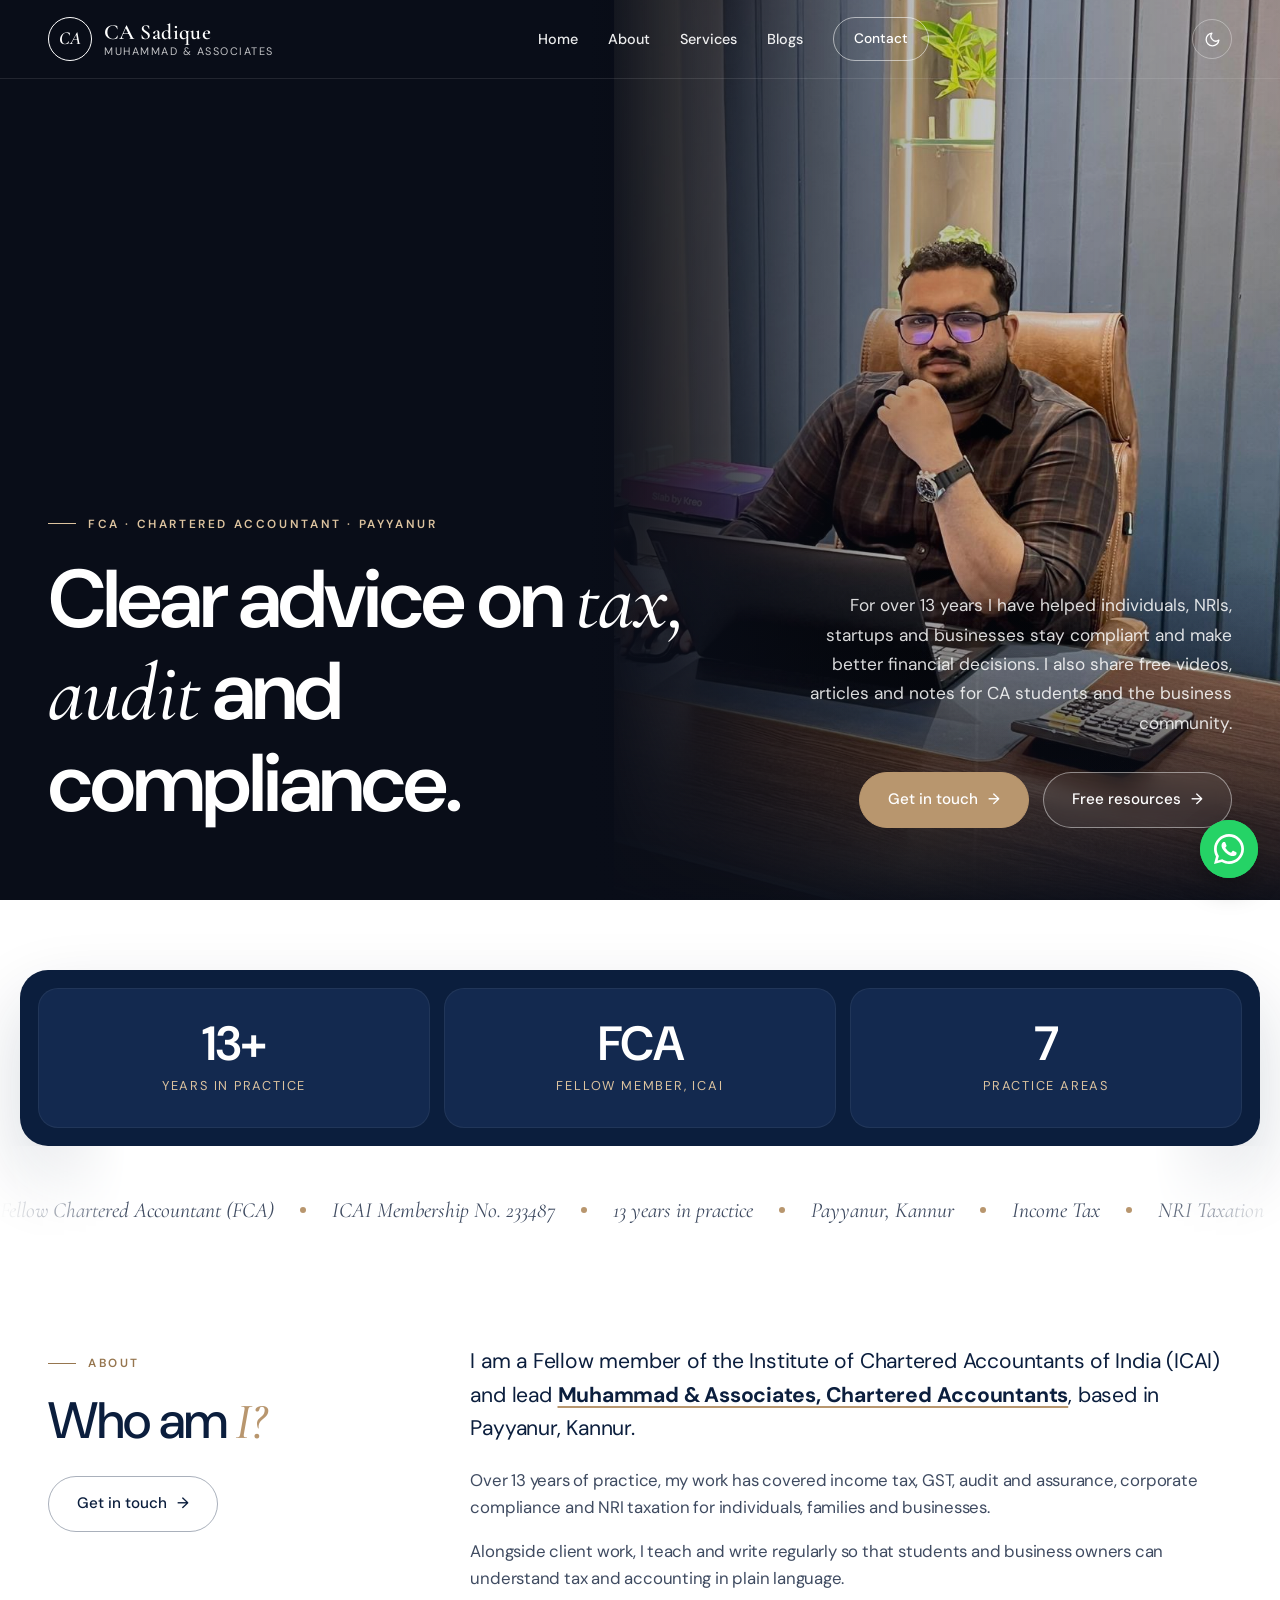
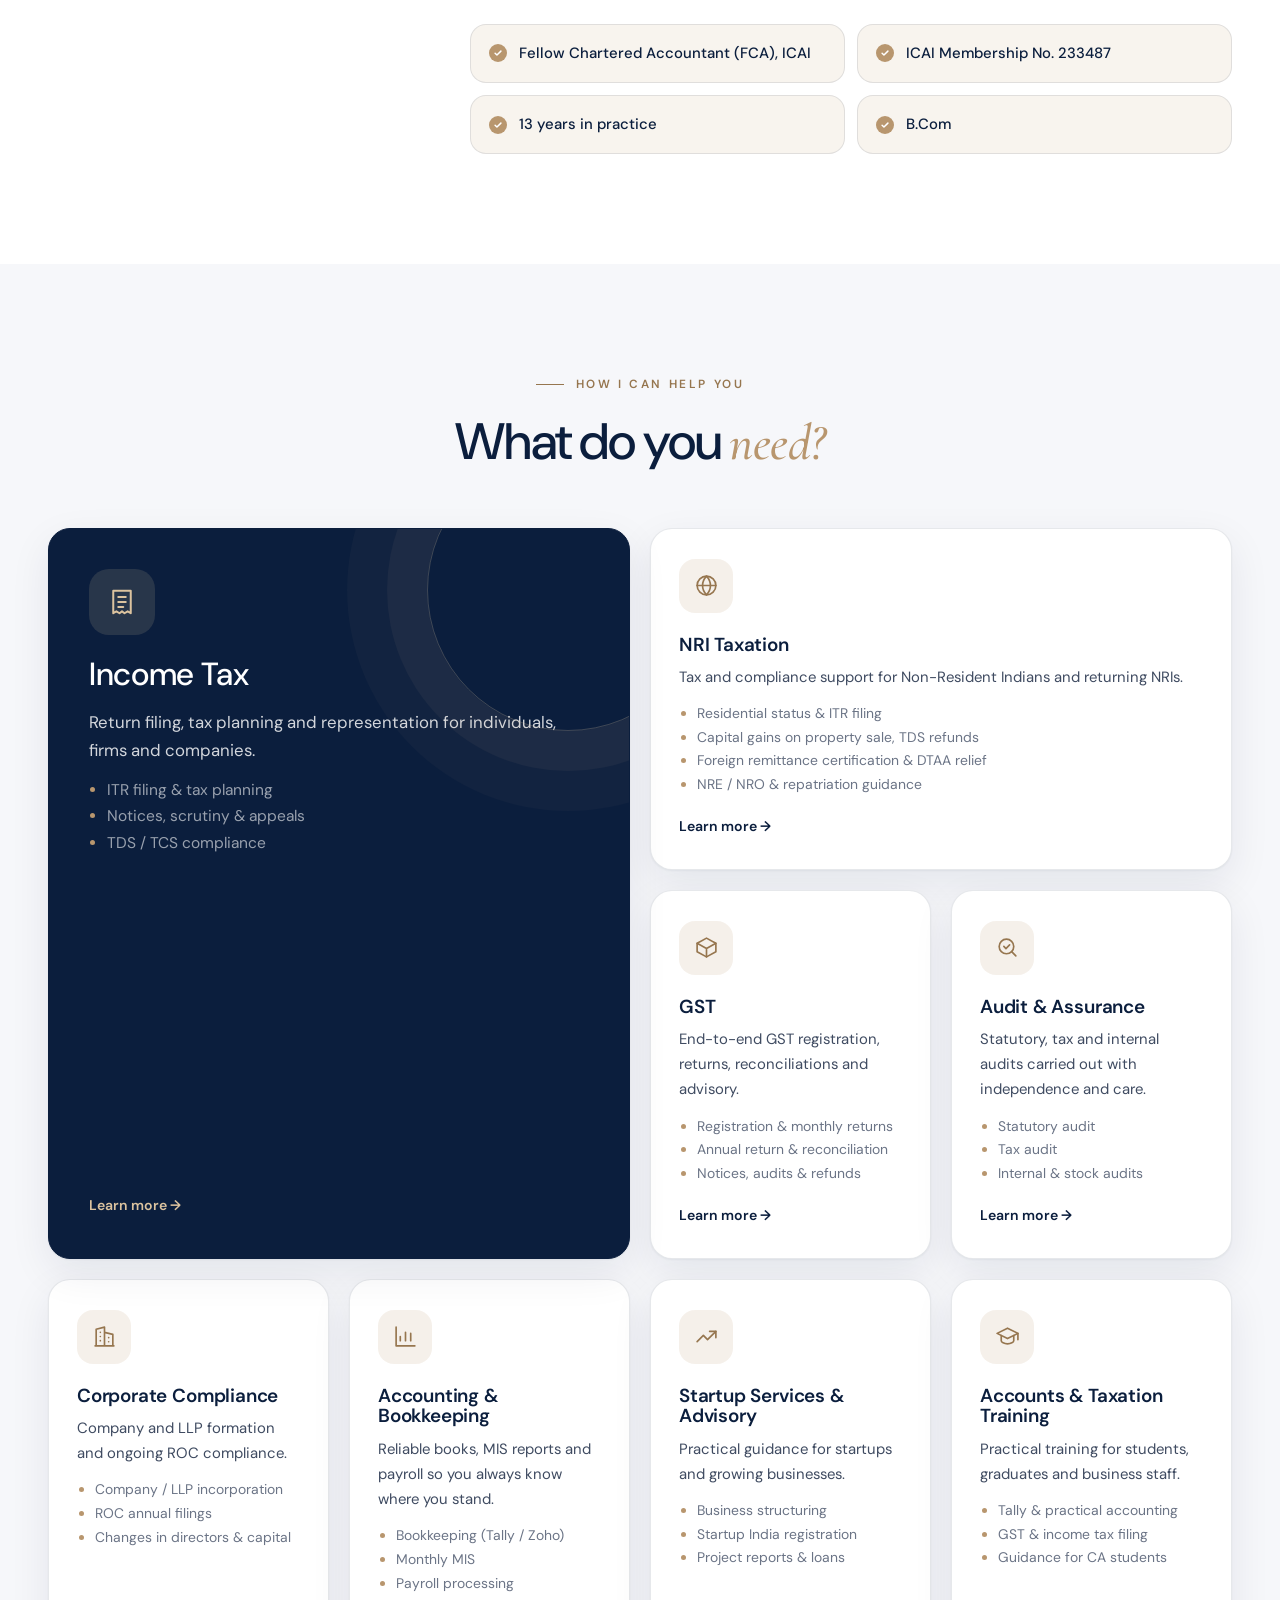
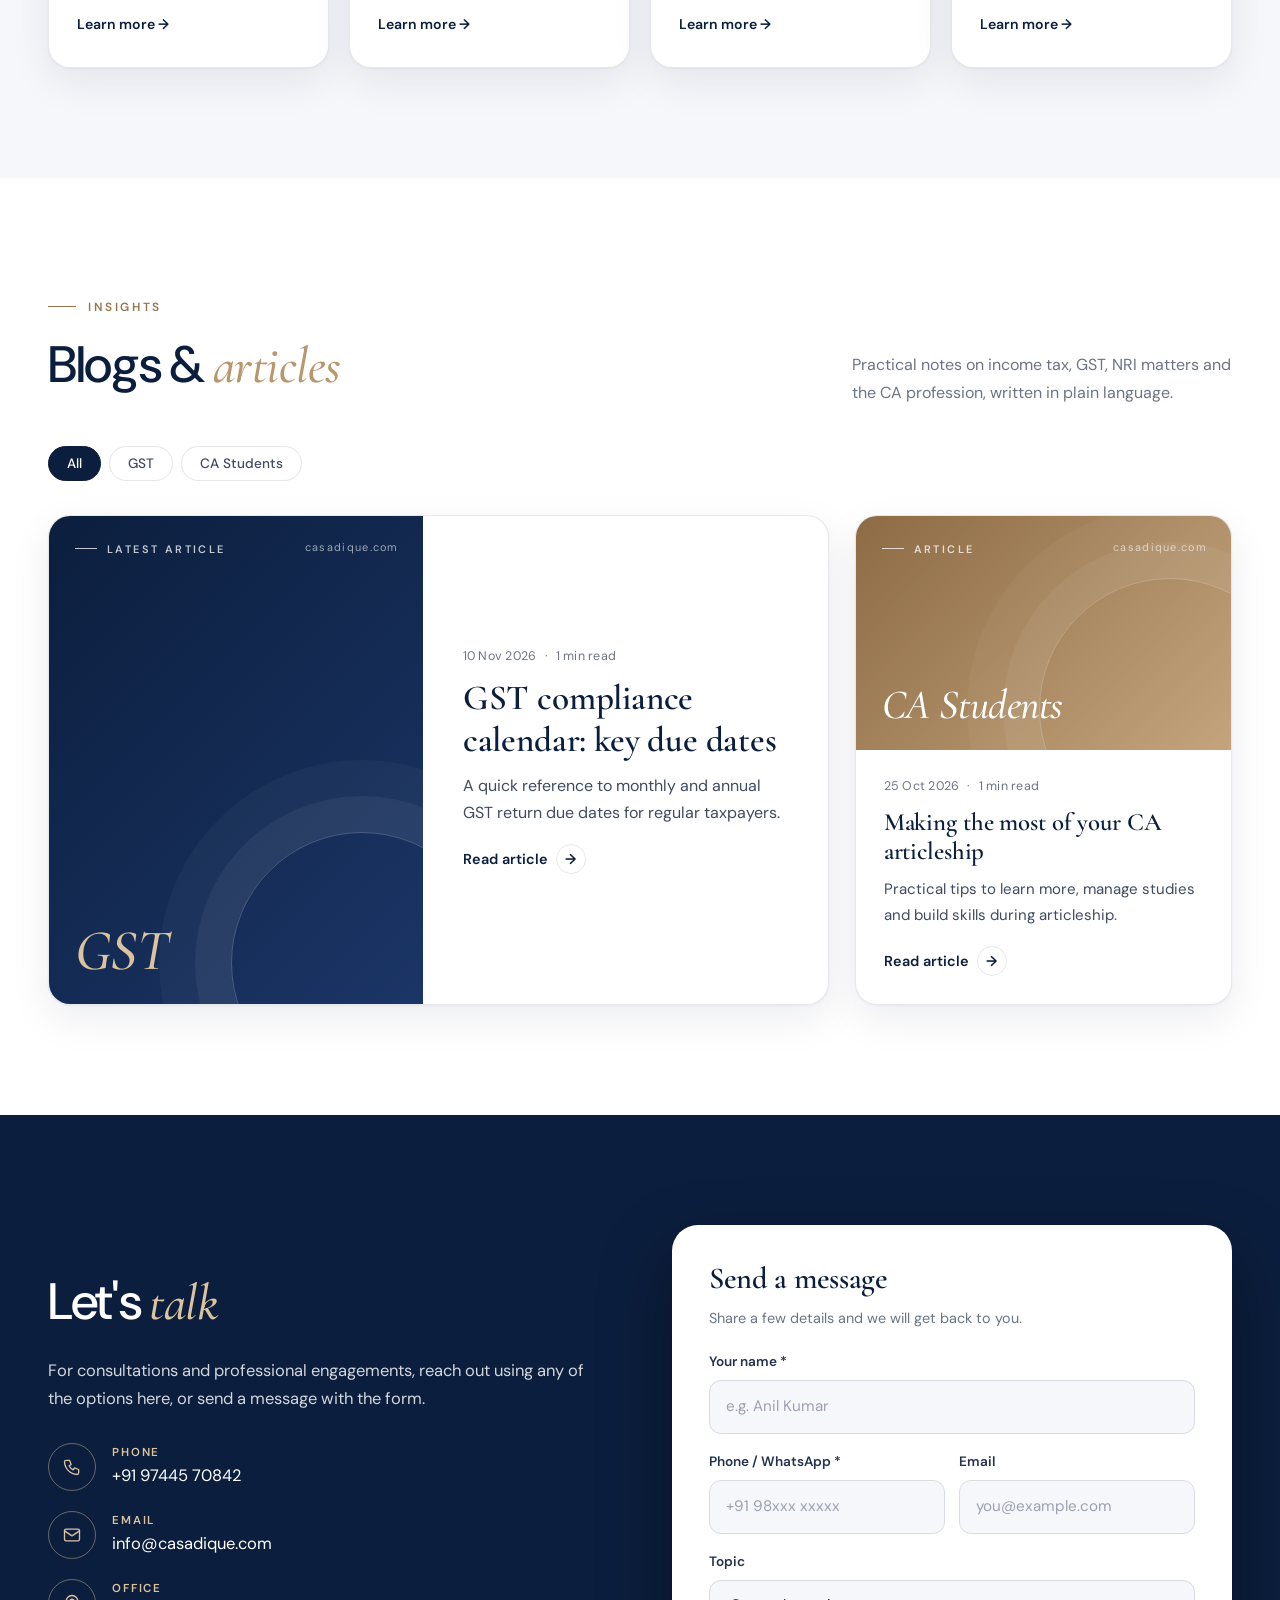
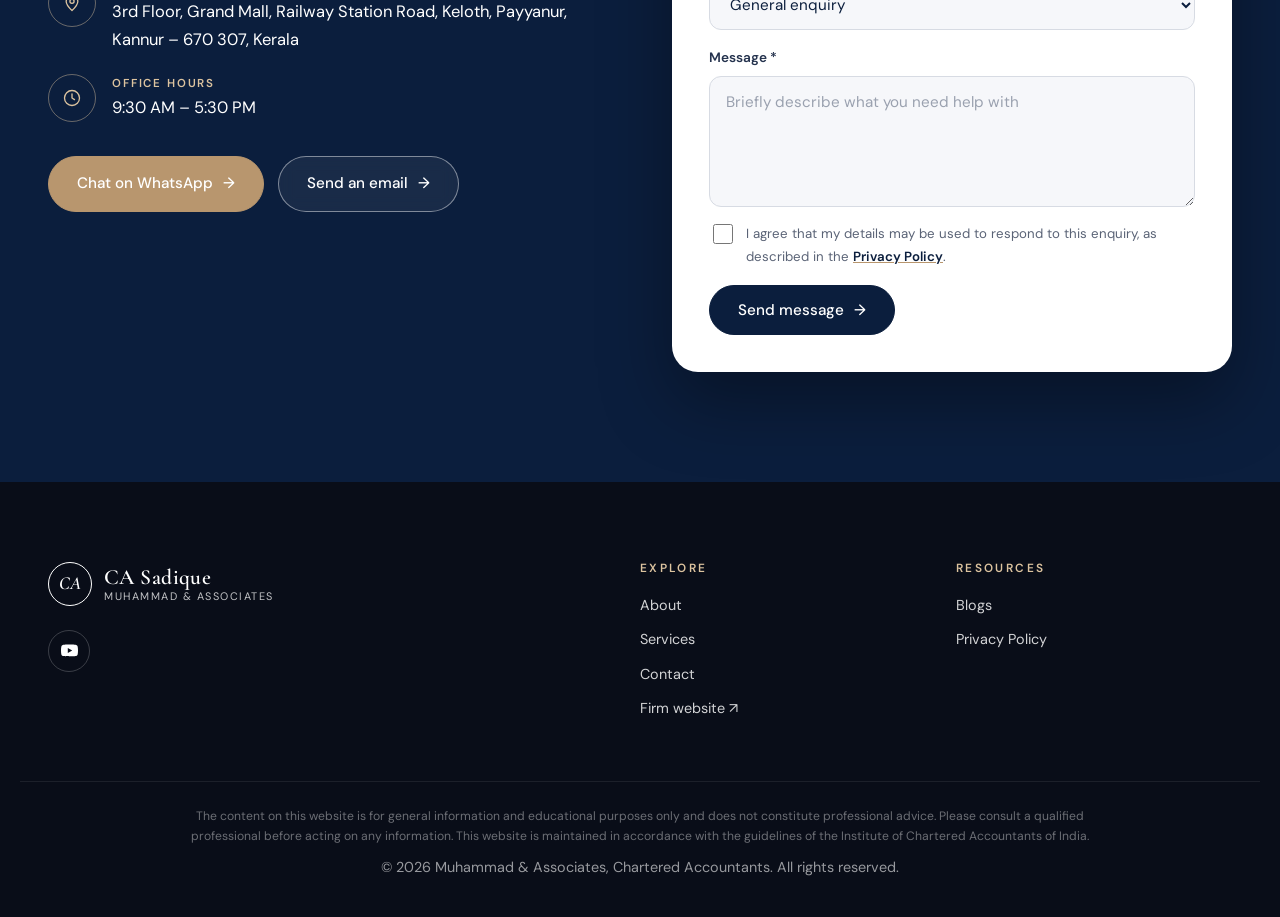
==== commit 90f00f7f: "Redesign blogs section: editorial cards with covers, featured article, reading time" ====
--- a/index.html
+++ b/index.html
@@ -146,8 +146,13 @@
   <!-- BLOGS -->
   <section id="blogs" class="section alt">
     <div class="container">
-      <p class="eyebrow">Read</p>
-      <h2>Blogs &amp; <em>articles</em></h2>
+      <div class="section-head blog-head">
+        <div>
+          <p class="eyebrow">Insights</p>
+          <h2>Blogs &amp; <em>articles</em></h2>
+        </div>
+        <p class="head-note">Practical notes on income tax, GST, NRI matters and the CA profession, written in plain language.</p>
+      </div>
       <div class="filters" data-filter-for="blogs"></div>
       <div class="blog-grid" id="blog-grid"></div>
     </div>
--- a/css/style.css
+++ b/css/style.css
@@ -216,16 +216,36 @@
 .video-body h3 { margin-bottom: 6px; font-size: 1.05rem; }
 .video-body p { font-size: .9rem; color: var(--muted); margin: 0; }
 
-/* ---------- Blogs ---------- */
-.blog-grid { display: grid; grid-template-columns: repeat(auto-fill, minmax(320px, 1fr)); gap: 26px; }
-.blog-card { background: var(--surface); border: 1px solid var(--line); border-radius: var(--radius); padding: 32px; display: flex; flex-direction: column; text-decoration: none; color: var(--ink-soft); box-shadow: var(--shadow); transition: transform .35s var(--ease), box-shadow .35s, border-color .35s; }
-.blog-card:hover { transform: translateY(-6px); box-shadow: var(--shadow-lg); border-color: rgba(184,150,110,.5); }
-.blog-card .tag { align-self: flex-start; }
-.blog-card h3 { color: var(--ink); font-size: 1.45rem; font-family: var(--serif); font-weight: 600; letter-spacing: -.005em; }
-.blog-card p { font-size: .94rem; flex: 1; }
-.blog-meta { font-size: .8rem; color: var(--muted); }
-.read-more { font-weight: 600; color: var(--ink); font-size: .9rem; margin-top: 10px; }
-
+/* ---------- Blogs (editorial cards with covers) ---------- */
+.blog-head { margin-bottom: 8px; }
+.head-note { max-width: 380px; color: var(--muted); margin: 0 0 14px; font-size: 1rem; }
+.blog-grid { display: grid; grid-template-columns: repeat(3, 1fr); gap: 26px; }
+.blog-card { background: var(--surface); border: 1px solid var(--line); border-radius: var(--radius); overflow: hidden; display: flex; flex-direction: column; text-decoration: none; color: var(--ink-soft); box-shadow: var(--shadow); transition: transform .4s var(--ease), box-shadow .4s, border-color .4s; }
+.blog-card:hover { transform: translateY(-6px); box-shadow: var(--shadow-lg); border-color: rgba(184,150,110,.45); }
+.blog-cover { position: relative; aspect-ratio: 16 / 10; padding: 24px 26px; display: flex; flex-direction: column; justify-content: space-between; overflow: hidden; color: #fff; isolation: isolate; }
+.blog-cover::before { content: ""; position: absolute; right: -70px; bottom: -90px; width: 260px; height: 260px; border-radius: 50%; border: 1px solid rgba(255,255,255,.22); box-shadow: 0 0 0 36px rgba(255,255,255,.05), 0 0 0 72px rgba(255,255,255,.03); z-index: -1; transition: transform .6s var(--ease); }
+.blog-card:hover .blog-cover::before { transform: scale(1.12); }
+.cover-0 { background: linear-gradient(135deg, #0b1e3d 0%, #1b3566 100%); }
+.cover-1 { background: linear-gradient(135deg, #8d6c45 0%, #c4a47c 100%); }
+.cover-2 { background: linear-gradient(135deg, #090d18 0%, #23324f 100%); }
+.cover-kicker { font-size: .68rem; letter-spacing: .22em; text-transform: uppercase; font-weight: 600; color: rgba(255,255,255,.75); display: inline-flex; align-items: center; gap: 10px; }
+.cover-kicker::before { content: ""; width: 22px; height: 1px; background: currentColor; }
+.cover-topic { font-family: var(--serif); font-style: italic; font-weight: 500; font-size: 2.6rem; line-height: 1; letter-spacing: -.01em; }
+.cover-0 .cover-topic, .cover-2 .cover-topic { color: var(--bronze-light); }
+.cover-brand { position: absolute; right: 24px; top: 22px; font-size: .68rem; letter-spacing: .12em; color: rgba(255,255,255,.6); }
+.blog-body { padding: 26px 28px 28px; display: flex; flex-direction: column; flex: 1; }
+.blog-meta { font-size: .78rem; color: var(--muted); display: flex; gap: 8px; letter-spacing: .02em; margin-bottom: 10px; }
+.blog-card h3 { color: var(--ink); font-size: 1.55rem; line-height: 1.2; font-family: var(--serif); font-weight: 600; letter-spacing: -.005em; margin-bottom: 10px; }
+.blog-card p { font-size: .94rem; flex: 1; margin-bottom: 18px; }
+.read-more { font-weight: 600; color: var(--ink); font-size: .9rem; display: inline-flex; align-items: center; gap: 8px; }
+.read-more i { font-style: normal; display: inline-grid; place-items: center; width: 30px; height: 30px; border-radius: 50%; border: 1px solid var(--line); transition: .3s var(--ease); }
+.blog-card:hover .read-more i { background: var(--navy); border-color: var(--navy); color: #fff; transform: translateX(4px); }
+.blog-card.featured { grid-column: span 2; flex-direction: row; }
+.blog-card.featured .blog-cover { aspect-ratio: auto; width: 48%; min-height: 340px; }
+.blog-card.featured .cover-topic { font-size: 3.6rem; }
+.blog-card.featured .blog-body { padding: 40px; justify-content: center; }
+.blog-card.featured h3 { font-size: 2.2rem; }
+.blog-card.featured p { flex: 0 1 auto; font-size: 1rem; }
 /* ---------- Notes ---------- */
 .notes-toolbar { margin-top: 20px; }
 .notes-toolbar input { width: 100%; max-width: 440px; padding: 14px 20px; border: 1px solid var(--line); background: var(--surface); color: var(--ink); font: inherit; border-radius: 999px; }
@@ -347,6 +367,7 @@
 /* ---------- Responsive ---------- */
 @media (max-width: 1024px) {
   .services-grid { grid-template-columns: repeat(2, 1fr); }
+  .blog-grid { grid-template-columns: repeat(2, 1fr); }
   .service.xl { grid-row: span 1; }
 }
 @media (max-width: 900px) {
@@ -368,7 +389,13 @@
   .lead { margin-left: 0; }
   .hero-side .hero-actions, .hero-meta { justify-content: flex-start; }
   .side-card { position: static; }
-  .video-grid, .blog-grid { grid-template-columns: 1fr; }
+  .video-grid { grid-template-columns: 1fr; }
+  .blog-grid { grid-template-columns: 1fr; }
+  .blog-card.featured { grid-column: span 1; flex-direction: column; }
+  .blog-card.featured .blog-cover { width: 100%; min-height: 0; aspect-ratio: 16 / 10; }
+  .blog-card.featured .blog-body { padding: 26px 28px 28px; }
+  .blog-card.featured h3 { font-size: 1.6rem; }
+  .blog-card.featured .cover-topic { font-size: 2.6rem; }
   .cta-band { padding: 40px 30px; }
   .stats { grid-template-columns: 1fr 1fr 1fr; padding: 12px; gap: 10px; }
 }
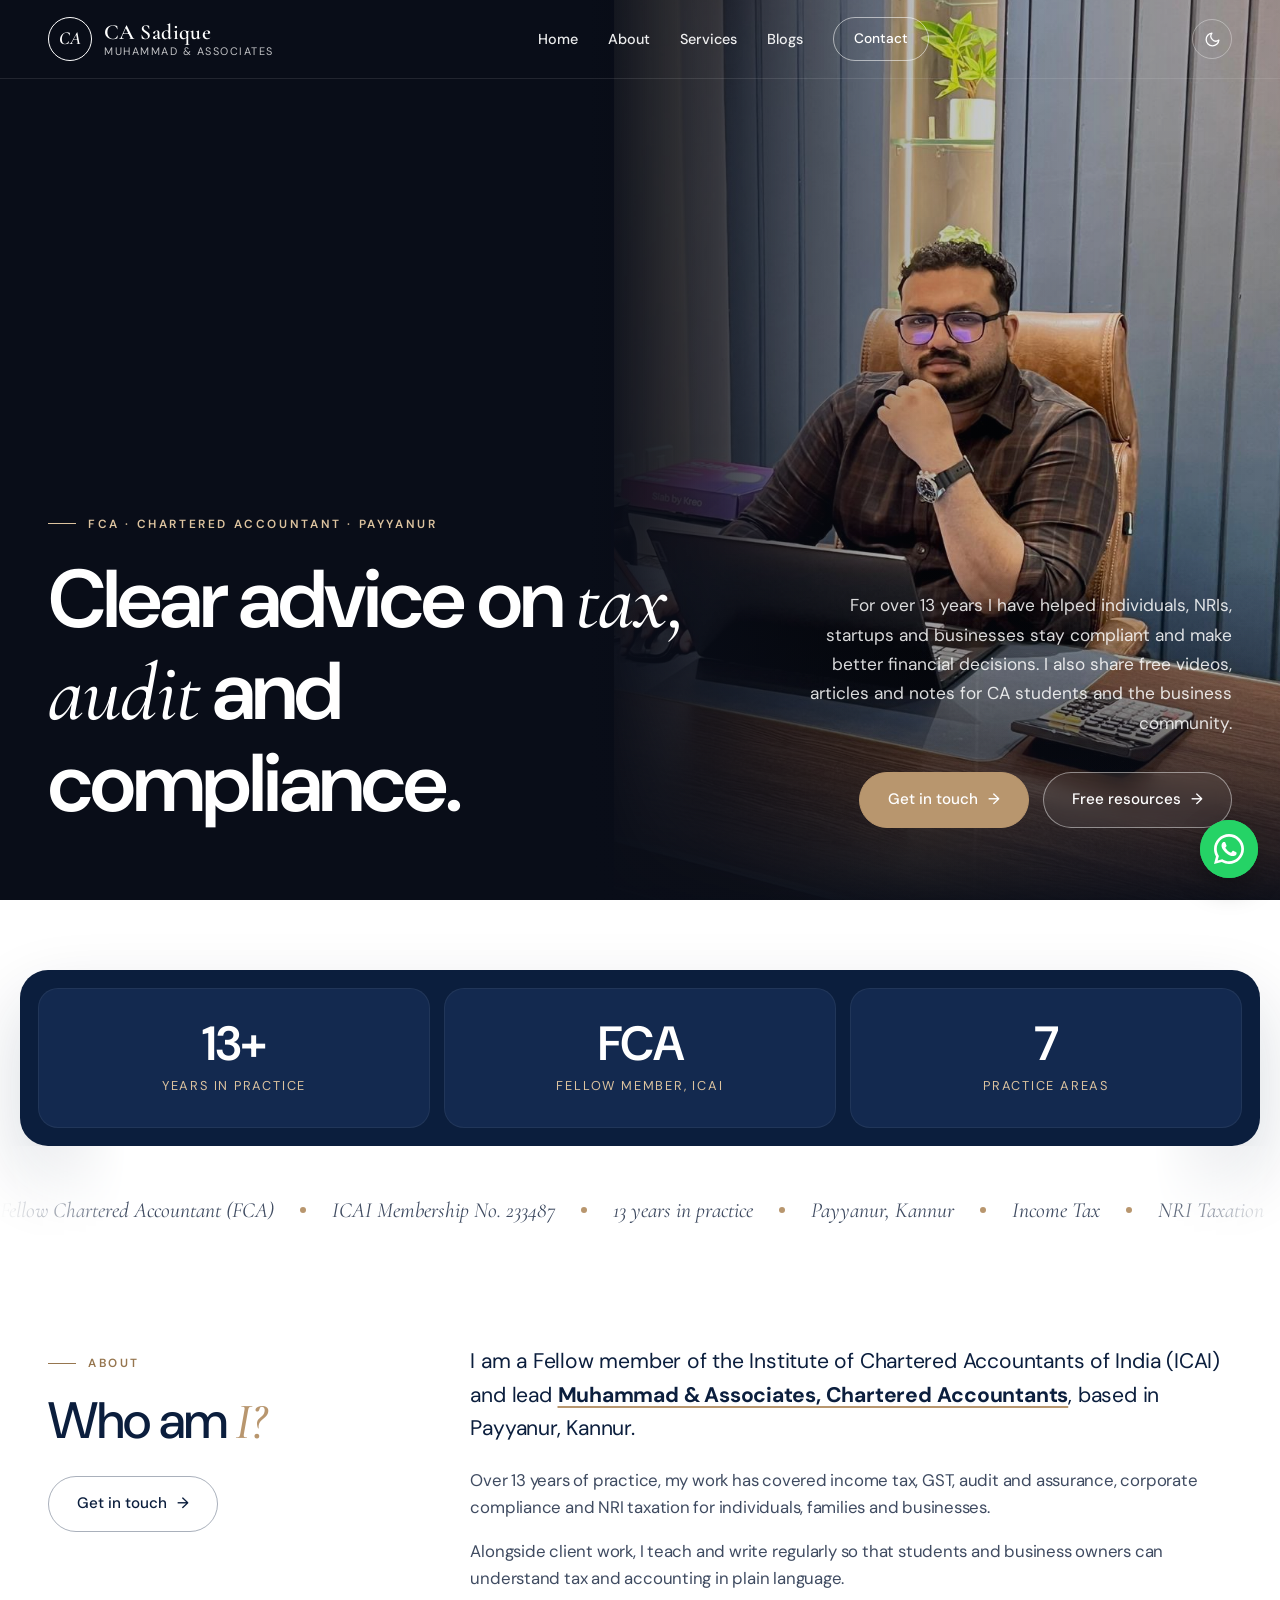
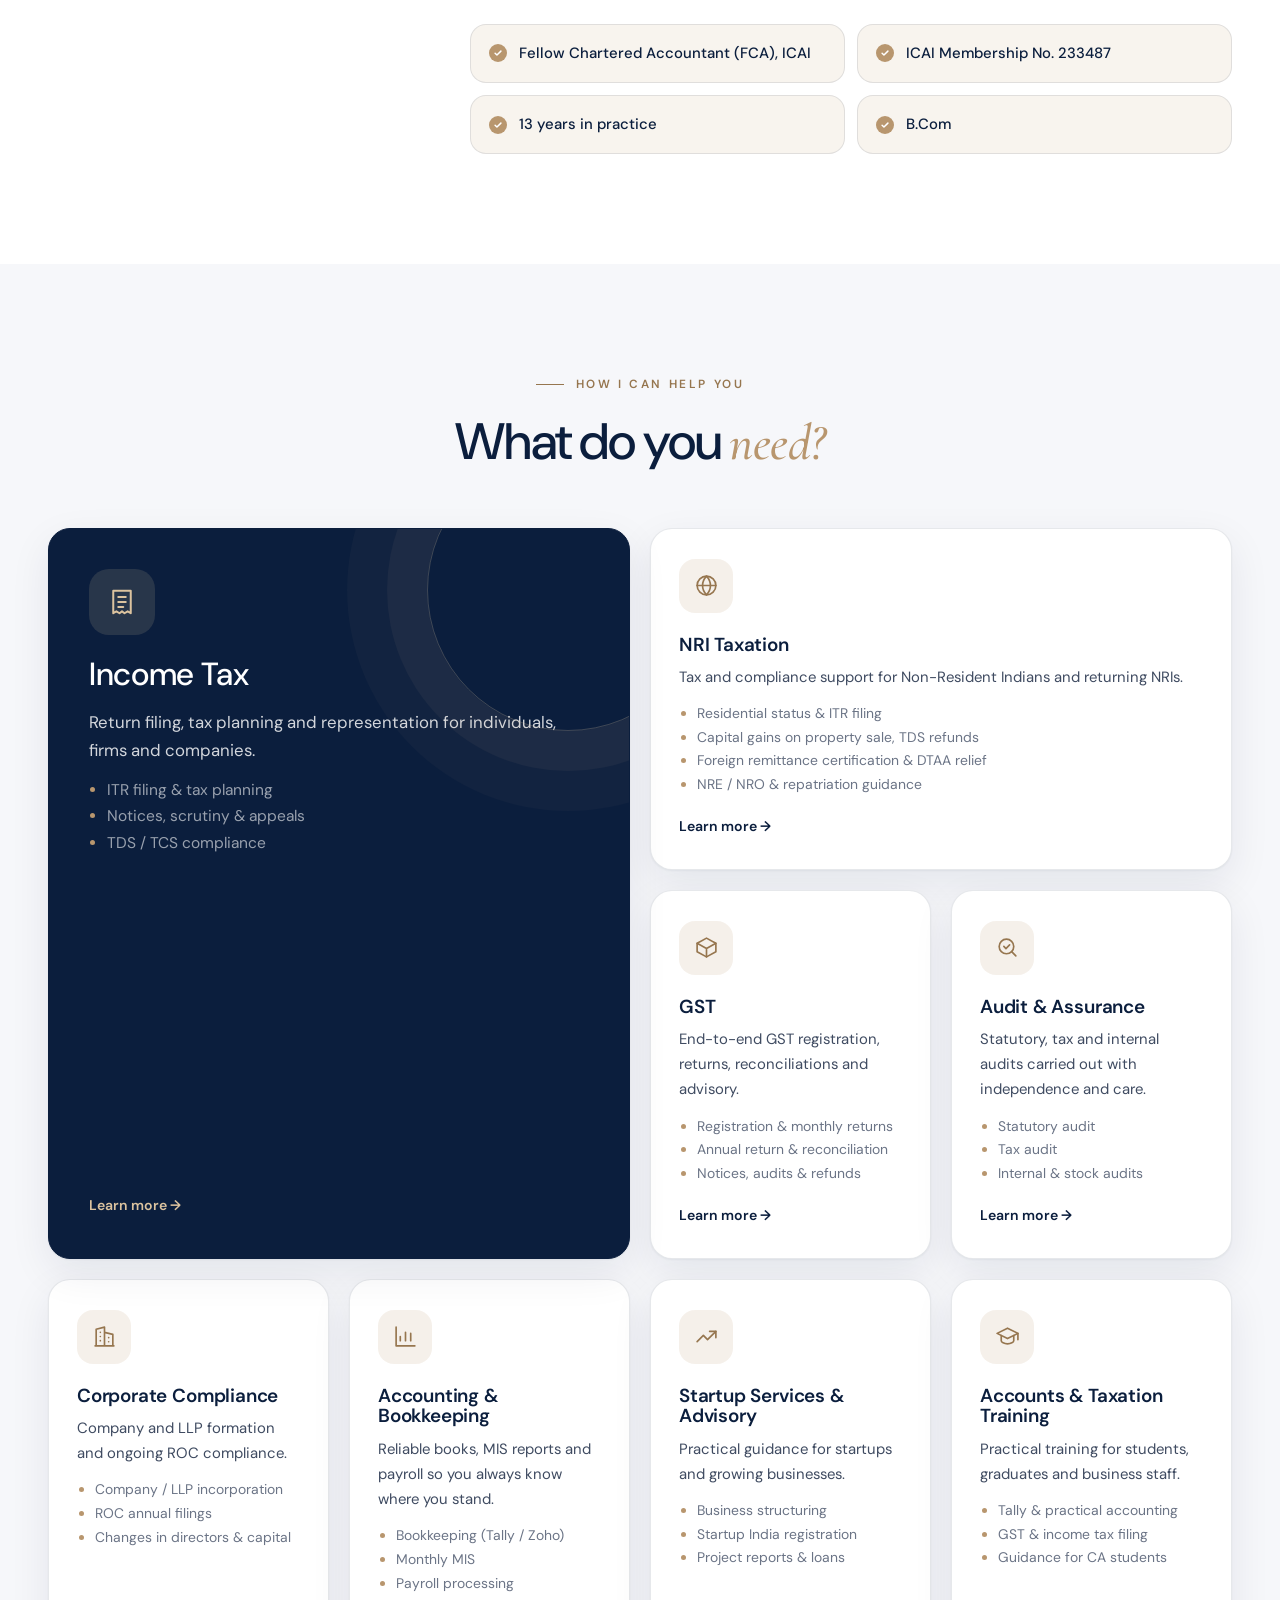
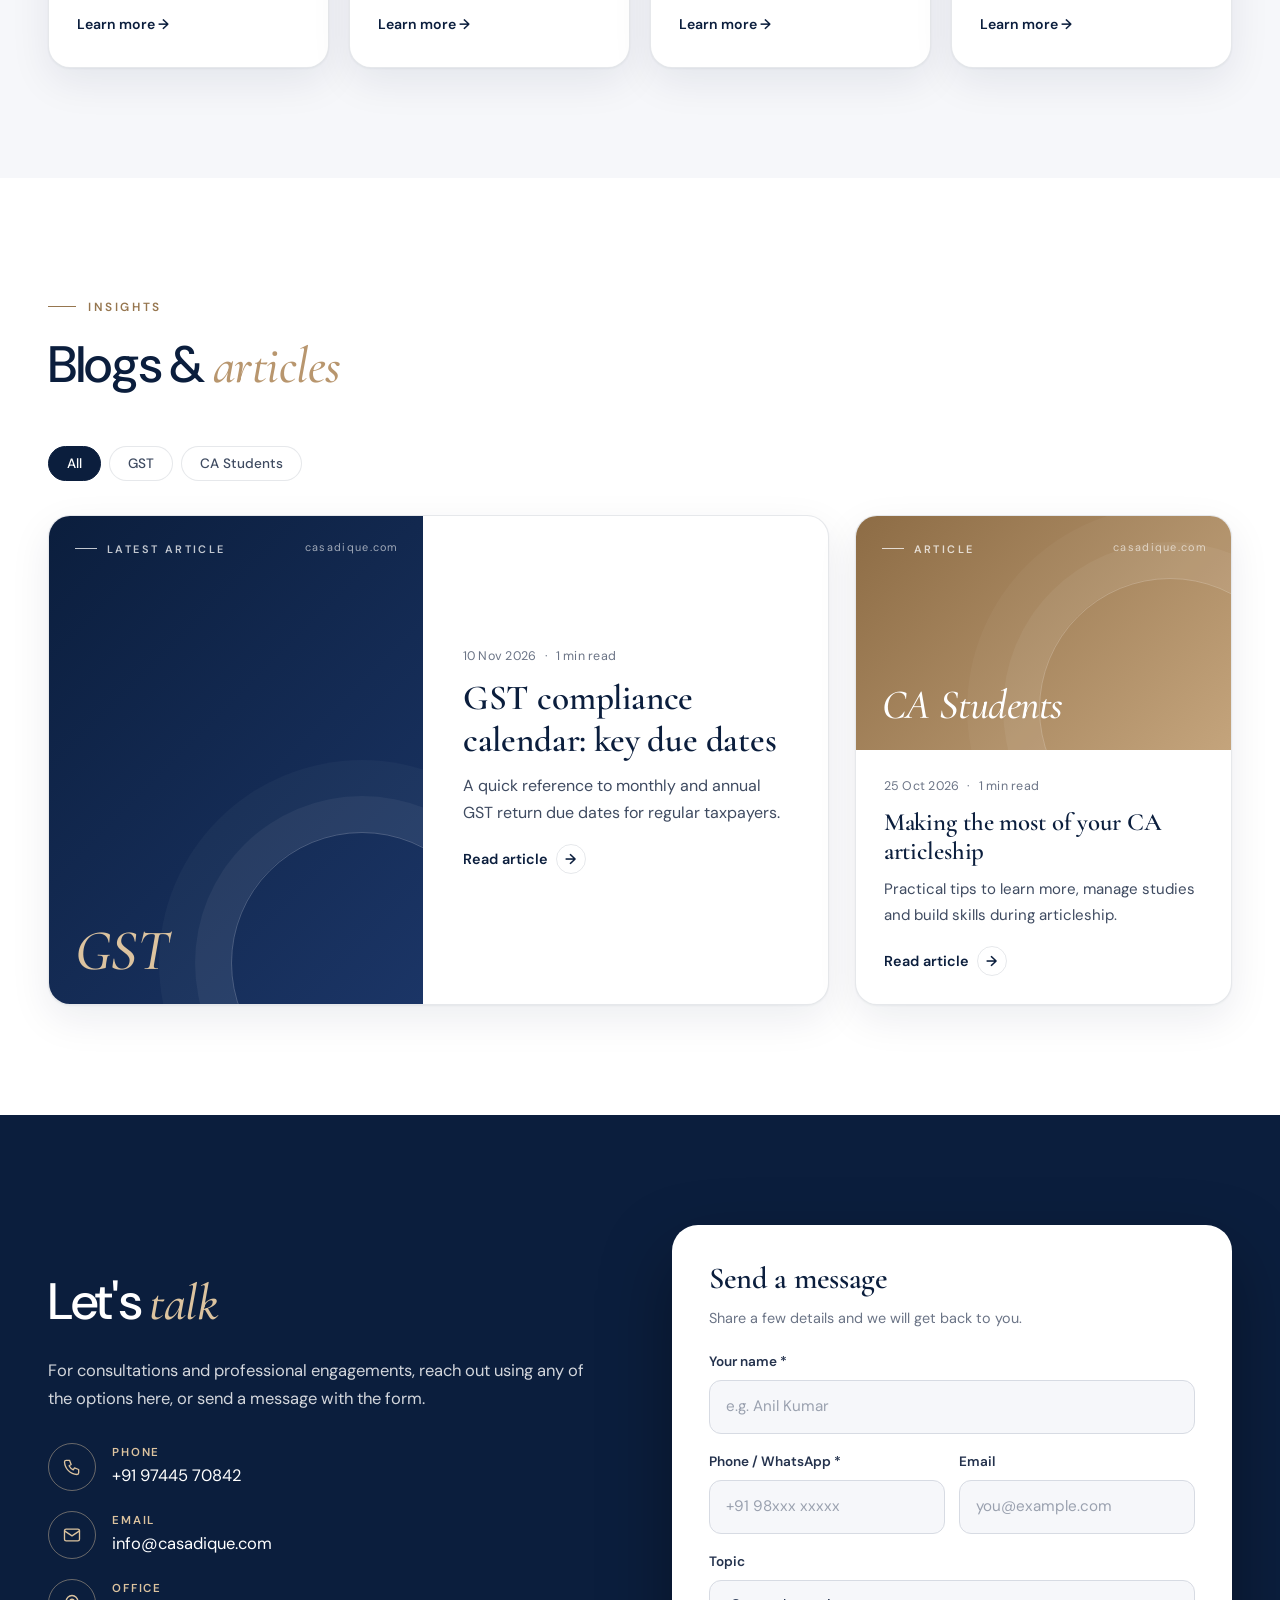
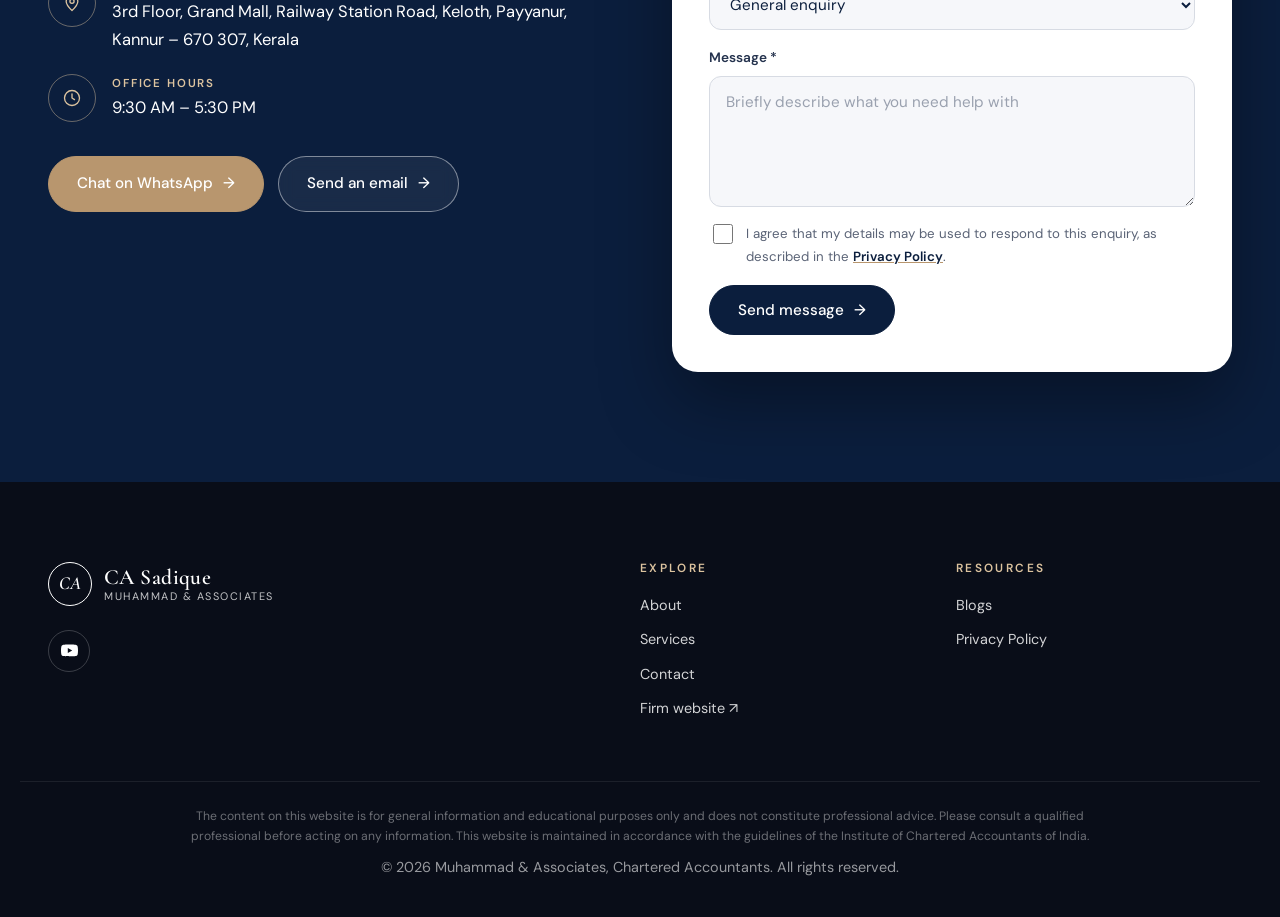
==== commit 9af2fd24: "Remove blog section description line" ====
--- a/index.html
+++ b/index.html
@@ -151,7 +151,6 @@
           <p class="eyebrow">Insights</p>
           <h2>Blogs &amp; <em>articles</em></h2>
         </div>
-        <p class="head-note">Practical notes on income tax, GST, NRI matters and the CA profession, written in plain language.</p>
       </div>
       <div class="filters" data-filter-for="blogs"></div>
       <div class="blog-grid" id="blog-grid"></div>
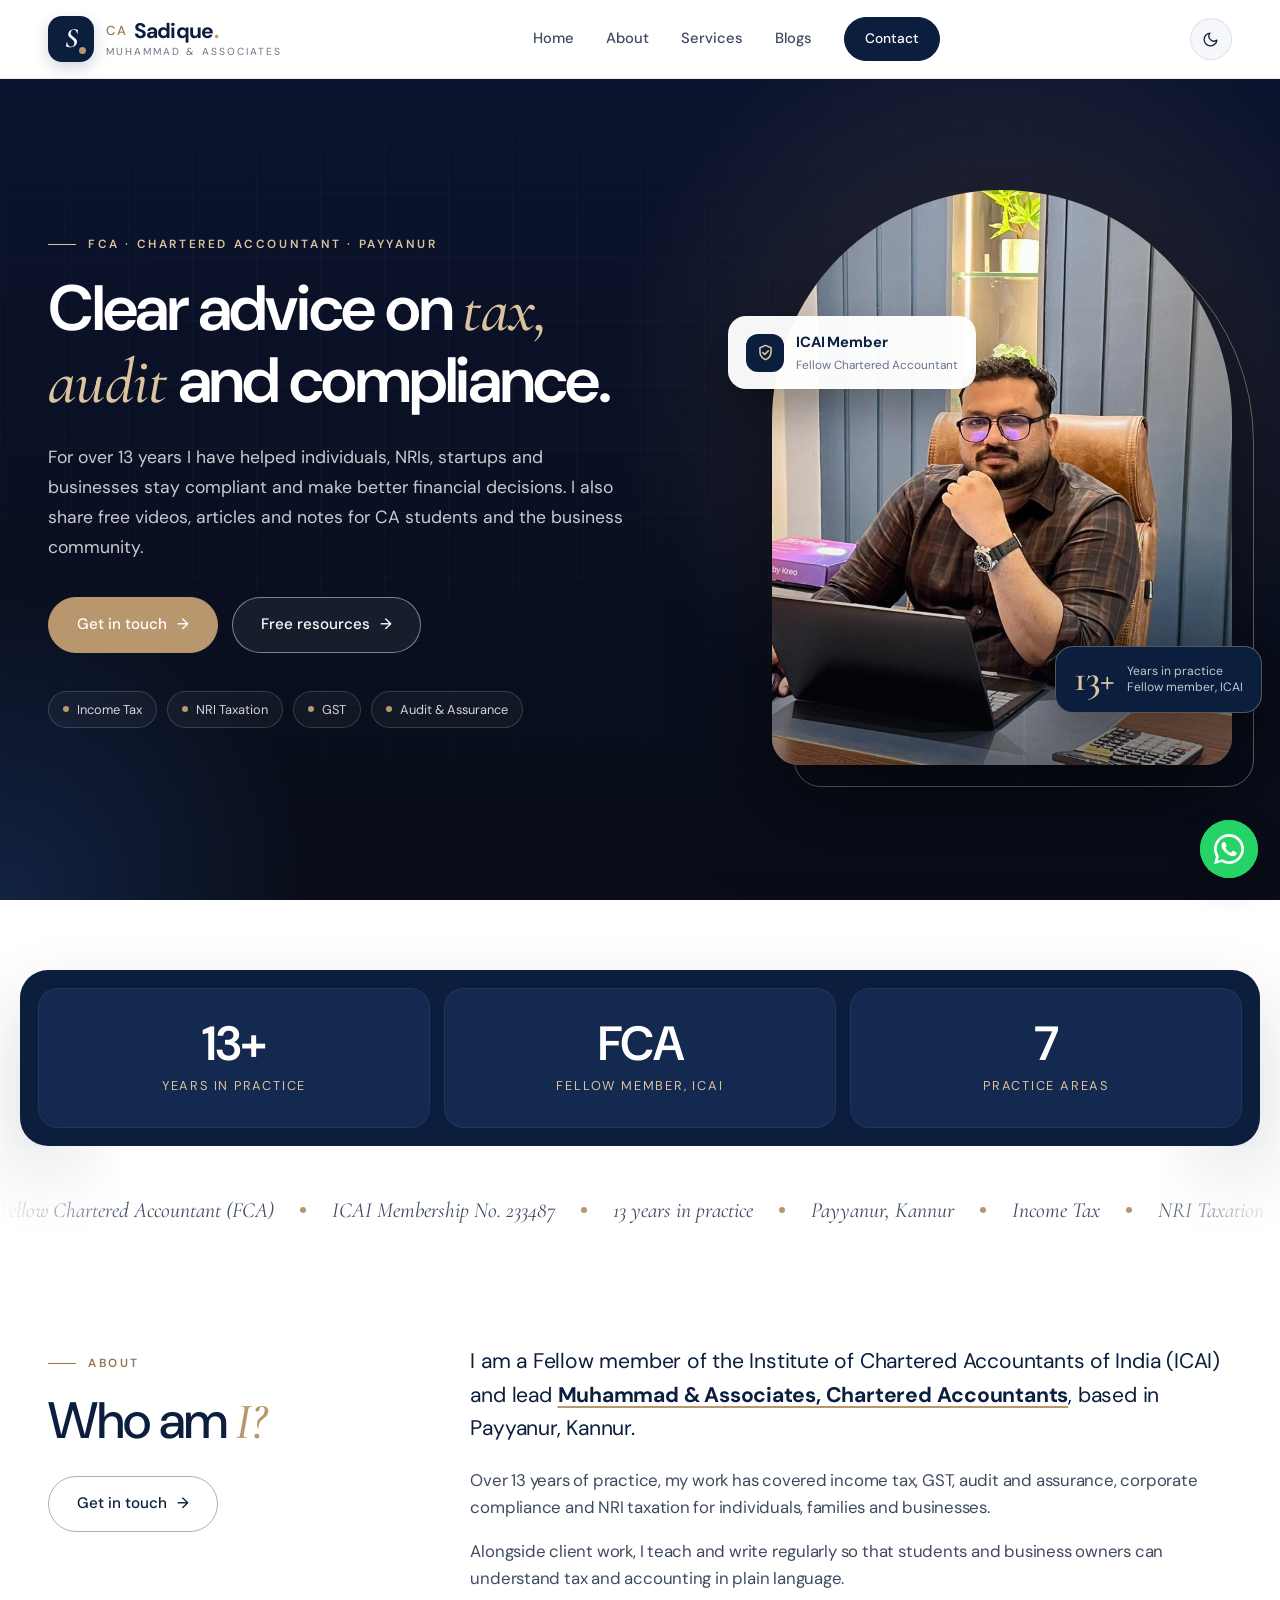
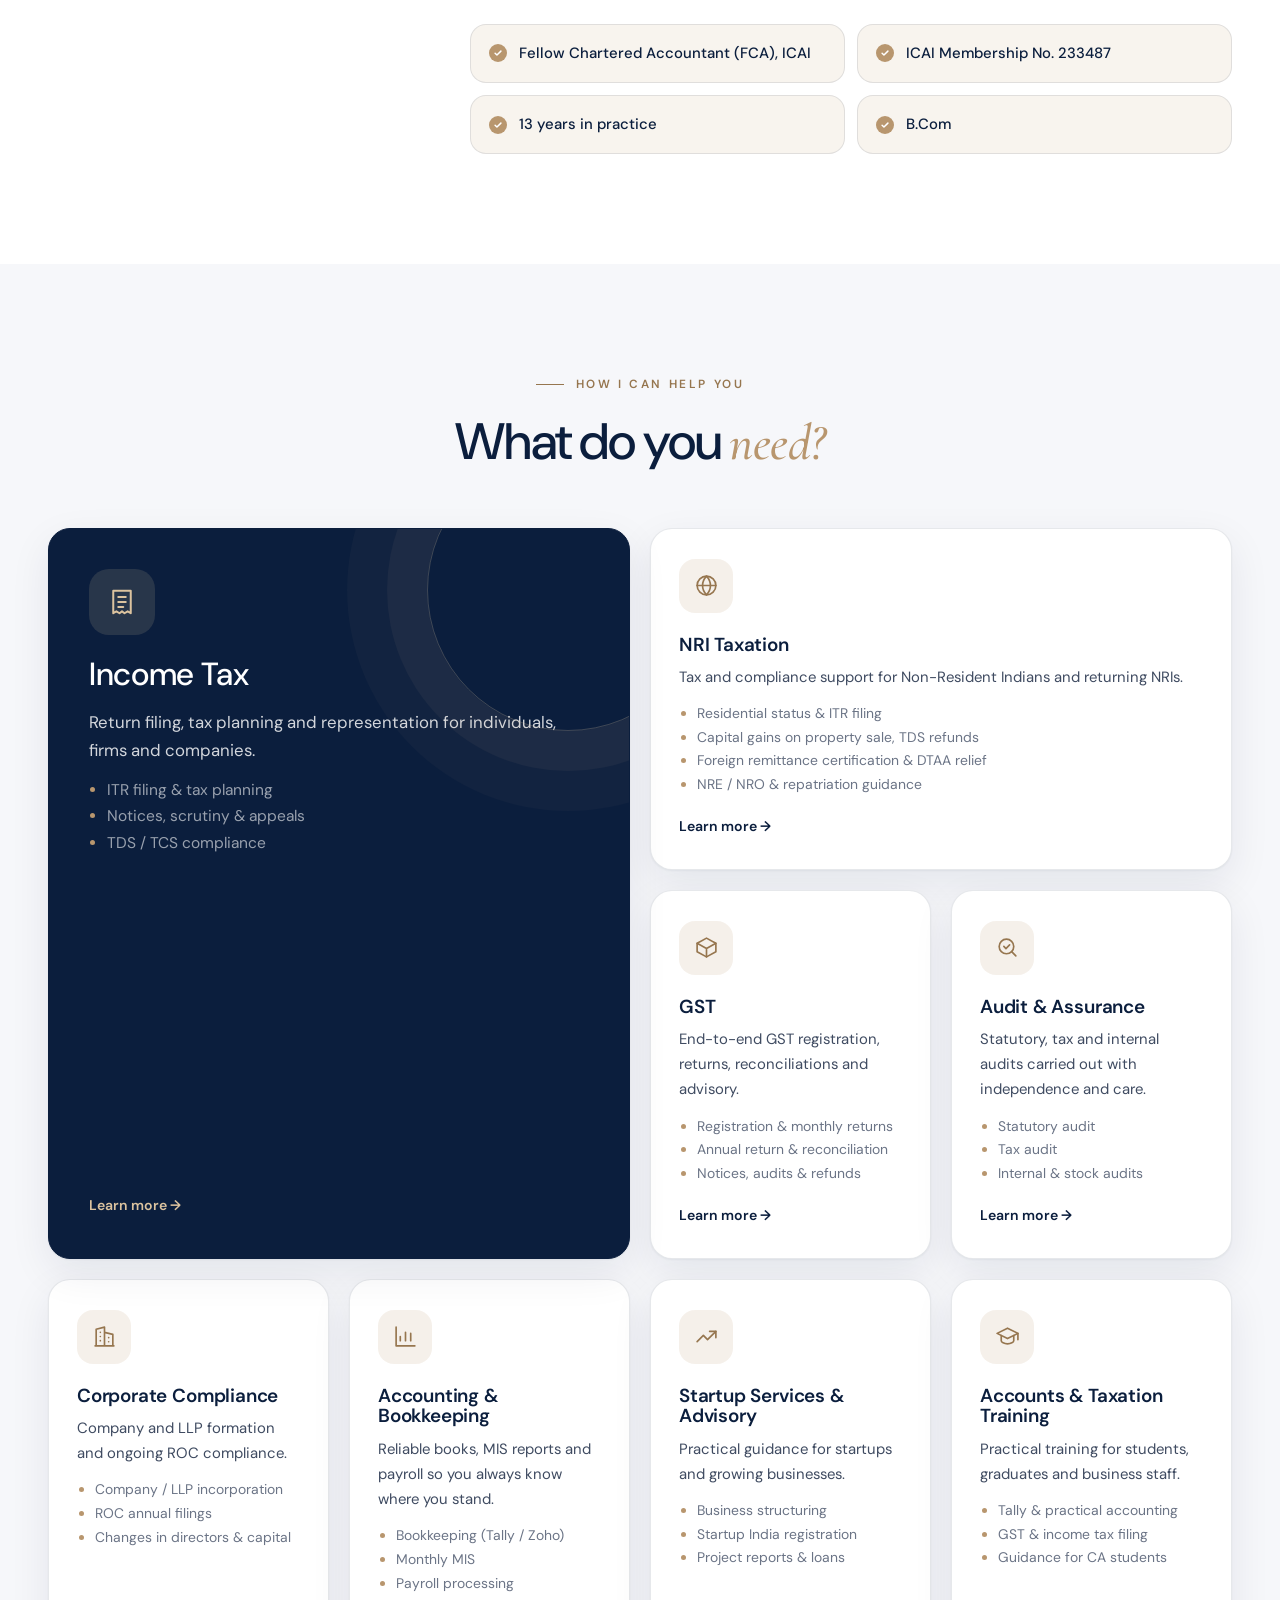
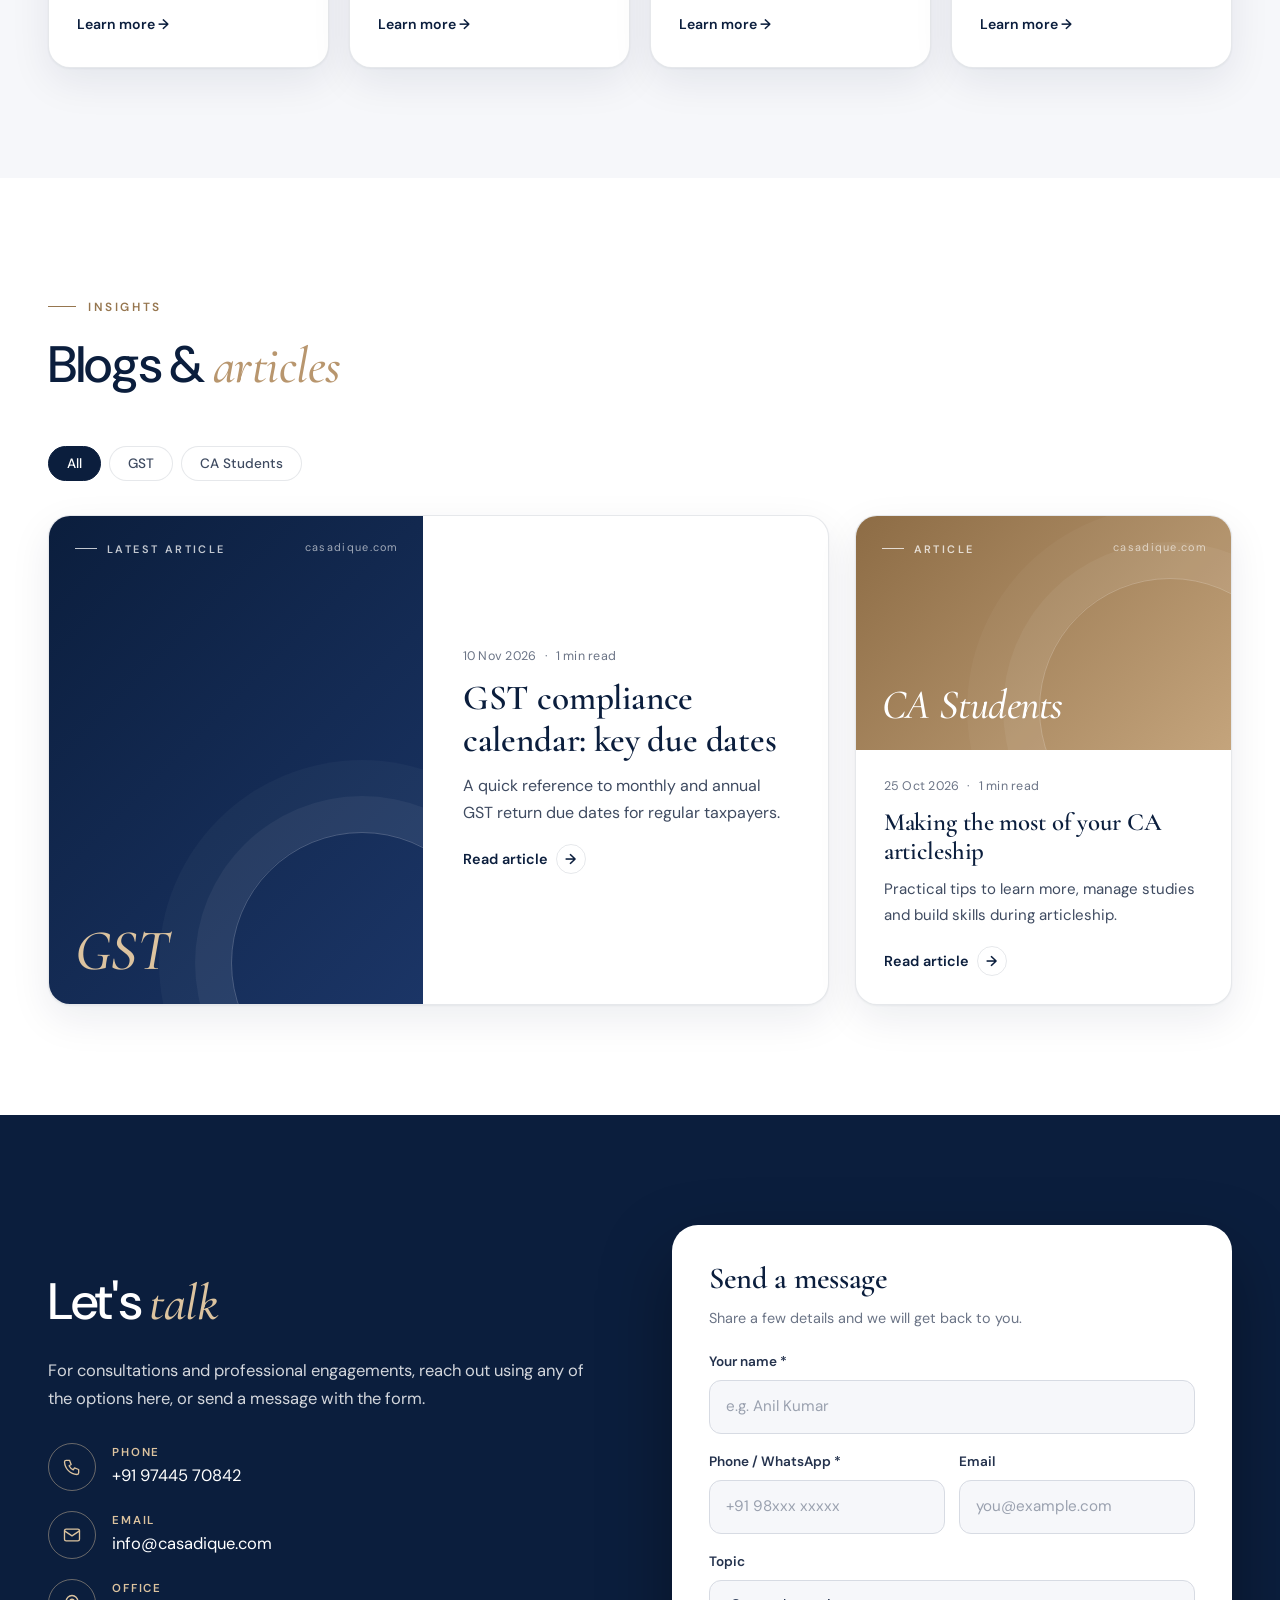
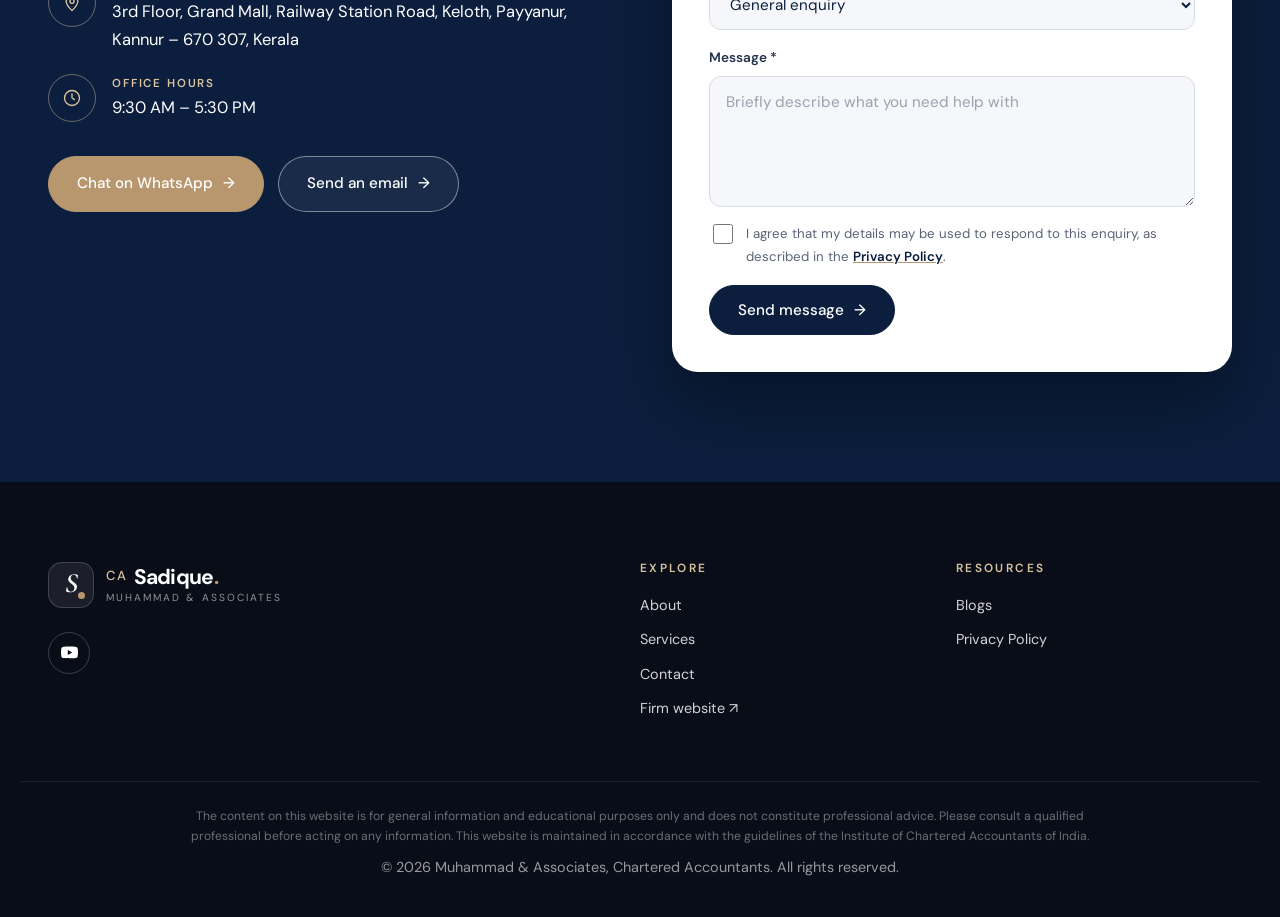
==== commit 6cdc3a17: "Redesign hero (arch portrait, two-column), solid fixed header, new CA Sadique wordmark" ====
--- a/index.html
+++ b/index.html
@@ -55,9 +55,9 @@
 <header class="site-header">
   <div class="container nav">
     <a href="#top" class="brand">
-      <span class="brand-mark">CA</span>
+      <span class="brand-mark" aria-hidden="true">S</span>
       <span class="brand-text">
-        <strong data-bind="name">CA Sadique</strong>
+        <strong><b>CA</b>Sadique<i>.</i></strong>
         <small data-bind="firm"></small>
       </span>
     </a>
@@ -80,20 +80,26 @@
 
   <!-- HERO -->
   <section class="hero">
-    <div class="hero-media">
-      <img data-bind-src="photo" alt="CA Sadique at his office" onerror="this.parentNode.style.display='none'">
-    </div>
     <div class="container hero-inner">
       <div class="hero-copy">
         <p class="eyebrow" data-bind="tagline">Chartered Accountant in Practice</p>
         <h1 data-bind-html="headline">Clear advice on tax, audit and compliance.</h1>
-      </div>
-      <div class="hero-side">
         <p class="lead" data-bind="intro"></p>
         <div class="hero-actions">
           <a href="#contact" class="btn">Get in touch</a>
           <a href="#blogs" id="learn-btn" class="btn btn-outline">Free resources</a>
         </div>
+        <ul class="hero-tags" id="hero-tags"></ul>
+      </div>
+      <div class="hero-visual">
+        <div class="hero-photo">
+          <img data-bind-src="photo" alt="CA Sadique at his office" onerror="this.closest('.hero-visual').style.display='none'">
+        </div>
+        <div class="float-card fc-top">
+          <span class="fc-ico"><svg viewBox="0 0 24 24" aria-hidden="true"><path d="M12 3l7 3v5c0 4.5-3 8.3-7 10-4-1.7-7-5.5-7-10V6z"/><path d="M8.5 12l2.5 2.5 4.5-4.5"/></svg></span>
+          <span><b>ICAI Member</b><small>Fellow Chartered Accountant</small></span>
+        </div>
+        <div class="float-card fc-bottom" id="hero-badge"></div>
       </div>
     </div>
   </section>
@@ -216,8 +222,8 @@
   <div class="container footer-grid">
     <div>
       <a href="#top" class="brand">
-        <span class="brand-mark">CA</span>
-        <span class="brand-text"><strong data-bind="name">CA Sadique</strong><small data-bind="firm"></small></span>
+        <span class="brand-mark" aria-hidden="true">S</span>
+        <span class="brand-text"><strong><b>CA</b>Sadique<i>.</i></strong><small data-bind="firm"></small></span>
       </a>
       <div class="socials" id="socials"></div>
     </div>
--- a/css/style.css
+++ b/css/style.css
@@ -89,62 +89,94 @@
 .btn-dark:hover { background: var(--navy); color: #fff; }
 .hero-actions { display: flex; gap: 14px; flex-wrap: wrap; margin-top: 34px; }
 
-/* ---------- Header: transparent over hero, white on scroll ---------- */
-.site-header { position: fixed; top: 0; left: 0; right: 0; z-index: 50; background: transparent; border-bottom: 1px solid rgba(255,255,255,.10); transition: background .35s, border-color .35s, box-shadow .35s; }
-.site-header.scrolled, .site-header.solid { background: rgba(255,255,255,.88); -webkit-backdrop-filter: blur(18px) saturate(1.5); backdrop-filter: blur(18px) saturate(1.5); border-bottom-color: var(--line); box-shadow: 0 6px 24px rgba(11,30,61,.06); }
+/* ---------- Header: solid, fixed ---------- */
+.site-header { position: fixed; top: 0; left: 0; right: 0; z-index: 50; background: #ffffff; border-bottom: 1px solid var(--line); transition: box-shadow .3s; }
+.site-header.scrolled { box-shadow: 0 10px 30px rgba(11,30,61,.08); }
 .nav { display: flex; align-items: center; justify-content: space-between; height: var(--header-h); gap: 16px; }
-.brand { display: flex; align-items: center; gap: 12px; text-decoration: none; color: #fff; transition: color .35s; }
-.brand-mark { width: 44px; height: 44px; display: grid; place-items: center; border-radius: 50%; border: 1px solid currentColor; font-family: var(--serif); font-style: italic; font-weight: 600; font-size: 1.15rem; color: inherit; }
-.brand-text { display: flex; flex-direction: column; line-height: 1.15; }
-.brand-text strong { font-family: var(--serif); font-size: 1.35rem; font-weight: 600; letter-spacing: .02em; }
-.brand-text small { font-size: .68rem; letter-spacing: .14em; text-transform: uppercase; opacity: .75; }
-.nav-links { display: flex; align-items: center; gap: 30px; }
-.nav-links a:not(.btn) { color: rgba(255,255,255,.92); text-decoration: none; font-weight: 500; font-size: .9rem; position: relative; transition: color .35s; }
-.nav-links a:not(.btn)::after { content: ""; position: absolute; left: 0; right: 0; bottom: -6px; height: 1px; background: currentColor; transform: scaleX(0); transition: transform .3s var(--ease); }
+
+/* Wordmark */
+.brand { display: flex; align-items: center; gap: 12px; text-decoration: none; color: var(--navy); }
+.brand-mark { position: relative; width: 46px; height: 46px; border-radius: 14px; background: var(--navy); color: #fff; display: grid; place-items: center; font-family: var(--serif); font-style: italic; font-weight: 600; font-size: 1.75rem; line-height: 1; padding-bottom: 3px; box-shadow: 0 6px 16px rgba(11,30,61,.18); flex: none; }
+.brand-mark::after { content: ""; position: absolute; right: 8px; bottom: 8px; width: 7px; height: 7px; border-radius: 50%; background: var(--bronze); }
+.brand-text { display: flex; flex-direction: column; line-height: 1.1; }
+.brand-text strong { font-family: var(--font); font-weight: 700; font-size: 1.32rem; letter-spacing: -.035em; color: inherit; white-space: nowrap; }
+.brand-text strong b { font-weight: 500; font-size: .62em; letter-spacing: .14em; color: var(--bronze-dark); margin-right: 6px; vertical-align: .28em; }
+.brand-text strong i { font-style: normal; color: var(--bronze); }
+.brand-text small { font-size: .64rem; letter-spacing: .2em; text-transform: uppercase; color: var(--muted); margin-top: 3px; }
+
+.nav-links { display: flex; align-items: center; gap: 32px; }
+.nav-links a:not(.btn) { color: var(--ink-soft); text-decoration: none; font-weight: 500; font-size: .92rem; position: relative; transition: color .25s; }
+.nav-links a:not(.btn)::after { content: ""; position: absolute; left: 0; right: 0; bottom: -6px; height: 2px; border-radius: 2px; background: var(--bronze); transform: scaleX(0); transition: transform .3s var(--ease); }
+.nav-links a:not(.btn):hover { color: var(--navy); }
 .nav-links a:not(.btn):hover::after { transform: scaleX(1); }
-.nav-links .btn { background: transparent; color: #fff; border-color: rgba(255,255,255,.55); }
-.nav-links .btn:hover { background: #fff; color: var(--navy); box-shadow: none; }
-.site-header.scrolled .brand, .site-header.solid .brand,
-.site-header.scrolled .nav-links a:not(.btn), .site-header.solid .nav-links a:not(.btn) { color: var(--navy); }
-.site-header.scrolled .nav-links .btn, .site-header.solid .nav-links .btn { color: var(--navy); border-color: rgba(11,30,61,.4); }
-.site-header.scrolled .nav-links .btn:hover, .site-header.solid .nav-links .btn:hover { background: var(--navy); color: #fff; }
+.nav-links .btn { background: var(--navy); color: #fff; border-color: var(--navy); }
+.nav-links .btn:hover { background: var(--bronze); border-color: var(--bronze); box-shadow: none; }
 .nav-right { display: flex; align-items: center; gap: 10px; }
-.theme-toggle { width: 40px; height: 40px; border-radius: 50%; border: 1px solid rgba(255,255,255,.35); background: transparent; color: #fff; display: grid; place-items: center; cursor: pointer; transition: .3s; }
+.theme-toggle { width: 42px; height: 42px; border-radius: 50%; border: 1px solid var(--line); background: var(--bg-alt); color: var(--navy); display: grid; place-items: center; cursor: pointer; transition: .25s; }
+.theme-toggle:hover { border-color: var(--bronze); color: var(--bronze-dark); }
 .theme-toggle svg { width: 17px; height: 17px; }
-.site-header.scrolled .theme-toggle, .site-header.solid .theme-toggle { color: var(--navy); border-color: rgba(11,30,61,.3); }
 .nav-toggle { display: none; background: none; border: 0; padding: 8px; cursor: pointer; }
-.nav-toggle span { display: block; width: 24px; height: 2px; background: #fff; margin: 5px 0; border-radius: 2px; transition: background .3s; }
-.site-header.scrolled .nav-toggle span, .site-header.solid .nav-toggle span { background: var(--navy); }
-:root[data-theme="dark"] .site-header.scrolled, :root[data-theme="dark"] .site-header.solid { background: rgba(7,12,24,.85); }
-:root[data-theme="dark"] .site-header.scrolled .brand, :root[data-theme="dark"] .site-header.scrolled .nav-links a:not(.btn),
-:root[data-theme="dark"] .site-header.solid .brand, :root[data-theme="dark"] .site-header.solid .nav-links a:not(.btn) { color: #fff; }
-:root[data-theme="dark"] .site-header.scrolled .theme-toggle, :root[data-theme="dark"] .site-header.solid .theme-toggle,
-:root[data-theme="dark"] .site-header.scrolled .nav-links .btn, :root[data-theme="dark"] .site-header.solid .nav-links .btn { color: #fff; border-color: rgba(255,255,255,.35); }
-:root[data-theme="dark"] .site-header.scrolled .nav-toggle span, :root[data-theme="dark"] .site-header.solid .nav-toggle span { background: #fff; }
+.nav-toggle span { display: block; width: 24px; height: 2px; background: var(--navy); margin: 5px 0; border-radius: 2px; }
+
+/* Header in dark mode */
+:root[data-theme="dark"] .site-header { background: #0a1122; border-bottom-color: rgba(255,255,255,.08); }
+:root[data-theme="dark"] .brand, :root[data-theme="dark"] .nav-links a:not(.btn):hover { color: #fff; }
+:root[data-theme="dark"] .nav-links a:not(.btn) { color: rgba(255,255,255,.78); }
+:root[data-theme="dark"] .brand-mark { background: var(--bronze); }
+:root[data-theme="dark"] .brand-mark::after { background: #fff; }
+:root[data-theme="dark"] .theme-toggle { color: #fff; background: rgba(255,255,255,.05); border-color: rgba(255,255,255,.15); }
+:root[data-theme="dark"] .nav-toggle span { background: #fff; }
+:root[data-theme="dark"] .nav-links .btn { background: var(--bronze); border-color: var(--bronze); }
+@media (prefers-color-scheme: dark) {
+  :root:not([data-theme="light"]) .site-header { background: #0a1122; border-bottom-color: rgba(255,255,255,.08); }
+  :root:not([data-theme="light"]) .brand, :root:not([data-theme="light"]) .nav-links a:not(.btn):hover { color: #fff; }
+  :root:not([data-theme="light"]) .nav-links a:not(.btn) { color: rgba(255,255,255,.78); }
+  :root:not([data-theme="light"]) .brand-mark { background: var(--bronze); }
+  :root:not([data-theme="light"]) .theme-toggle { color: #fff; background: rgba(255,255,255,.05); border-color: rgba(255,255,255,.15); }
+  :root:not([data-theme="light"]) .nav-toggle span { background: #fff; }
+}
+
+/* Footer wordmark on navy */
+.site-footer .brand { color: #fff; }
+.site-footer .brand-mark { background: rgba(255,255,255,.08); border: 1px solid rgba(255,255,255,.16); box-shadow: none; }
+.site-footer .brand-text strong b { color: var(--bronze-light); }
+.site-footer .brand-text small { color: rgba(255,255,255,.55); }
 
 /* First section on pages without a dark hero sits below the fixed header */
 main > .section:first-child, main.section { padding-top: calc(var(--header-h) + 80px); }
 
-/* ---------- Hero (cinematic) ---------- */
-.hero { position: relative; min-height: 100vh; min-height: 100svh; display: flex; align-items: flex-end; background: var(--navy-deep); color: #fff; overflow: hidden; isolation: isolate; }
-.hero-media { position: absolute; top: 0; right: 0; bottom: 0; width: 52%; z-index: -2; overflow: hidden; }
-.hero-media img { width: 100%; height: 100%; object-fit: cover; object-position: 50% 24%; transform: scale(1.02); animation: heroZoom 18s ease-out forwards; }
-@keyframes heroZoom { to { transform: scale(1.09); } }
-.hero::before { content: ""; position: absolute; inset: 0; z-index: -1; background:
-  linear-gradient(90deg, #090d18 0%, #090d18 46%, rgba(9,13,24,.78) 56%, rgba(9,13,24,.25) 72%, rgba(9,13,24,.05) 100%),
-  linear-gradient(0deg, rgba(9,13,24,.96) 0%, rgba(9,13,24,0) 38%),
-  radial-gradient(700px circle at 15% 30%, rgba(184,150,110,.12), transparent 60%); }
-.hero-inner { width: 100%; padding-top: calc(var(--header-h) + 60px); padding-bottom: 72px; display: grid; grid-template-columns: 1.35fr .9fr; gap: 56px; align-items: end; }
-.hero h1 { color: #fff; margin-bottom: 0; }
-.hero h1 em { color: #fff; }
-.hero-side { text-align: right; }
-.lead { font-size: 1.08rem; color: rgba(255,255,255,.85); max-width: 30em; margin-left: auto; }
-.hero-side .hero-actions { justify-content: flex-end; }
-.scroll-cue { position: absolute; right: 28px; bottom: 22px; display: none; }
-.hero-meta { display: flex; gap: 28px; margin-top: 36px; padding-top: 22px; border-top: 1px solid rgba(255,255,255,.18); justify-content: flex-end; }
-.hero-meta div { text-align: right; }
-.hero-meta strong { display: block; font-family: var(--serif); font-size: 2rem; font-weight: 600; line-height: 1; color: var(--bronze-light); }
-.hero-meta span { font-size: .74rem; letter-spacing: .12em; text-transform: uppercase; color: rgba(255,255,255,.65); }
+/* ---------- Hero (two-column, arch portrait) ---------- */
+.hero { position: relative; background: var(--navy-deep); color: #fff; overflow: hidden; isolation: isolate; padding: calc(var(--header-h) + 72px) 0 96px; }
+.hero::before { content: ""; position: absolute; inset: 0; z-index: -2; background:
+  radial-gradient(620px circle at 78% 42%, rgba(184,150,110,.22), transparent 62%),
+  radial-gradient(520px circle at 0% 100%, rgba(27,53,102,.55), transparent 60%),
+  linear-gradient(180deg, #0b1430 0%, #090d18 100%); }
+.hero::after { content: ""; position: absolute; inset: 0; z-index: -1; opacity: .5;
+  background-image: linear-gradient(rgba(255,255,255,.045) 1px, transparent 1px), linear-gradient(90deg, rgba(255,255,255,.045) 1px, transparent 1px);
+  background-size: 64px 64px; -webkit-mask-image: radial-gradient(ellipse at 30% 40%, #000 20%, transparent 75%); mask-image: radial-gradient(ellipse at 30% 40%, #000 20%, transparent 75%); }
+.hero-inner { display: grid; grid-template-columns: 1.12fr .88fr; gap: 72px; align-items: center; min-height: calc(100svh - var(--header-h) - 168px); }
+.hero h1 { color: #fff; font-size: clamp(2.6rem, 5vw, 4.4rem); margin-bottom: 0; }
+.hero h1 em { color: var(--bronze-light); }
+.lead { font-size: 1.1rem; color: rgba(255,255,255,.78); max-width: 33em; margin: 26px 0 0; }
+.hero-tags { list-style: none; padding: 0; margin: 38px 0 0; display: flex; flex-wrap: wrap; gap: 10px; }
+.hero-tags li { font-size: .8rem; color: rgba(255,255,255,.82); border: 1px solid rgba(255,255,255,.16); background: rgba(255,255,255,.04); border-radius: 999px; padding: 7px 14px; display: inline-flex; align-items: center; gap: 8px; }
+.hero-tags li::before { content: ""; width: 6px; height: 6px; border-radius: 50%; background: var(--bronze); }
+
+.hero-visual { position: relative; width: 100%; max-width: 460px; justify-self: end; }
+.hero-visual::before { content: ""; position: absolute; inset: 0; border: 1px solid rgba(220,195,159,.5); border-radius: 260px 260px 30px 30px; transform: translate(22px, 22px); z-index: -1; }
+.hero-photo { position: relative; aspect-ratio: 4 / 5; border-radius: 260px 260px 30px 30px; overflow: hidden; background: #111a30; box-shadow: 0 40px 90px rgba(0,0,0,.55); }
+.hero-photo img { width: 100%; height: 100%; object-fit: cover; object-position: 50% 22%; transform: scale(1.32); transform-origin: 52% 30%; }
+.hero-photo::after { content: ""; position: absolute; inset: 0; background: linear-gradient(0deg, rgba(9,13,24,.45) 0%, transparent 40%); }
+.float-card { position: absolute; display: flex; align-items: center; gap: 12px; background: rgba(255,255,255,.96); color: var(--navy); border-radius: 18px; padding: 14px 18px; box-shadow: 0 20px 50px rgba(0,0,0,.35); animation: floaty 6s ease-in-out infinite; }
+.float-card b { display: block; font-size: .92rem; font-weight: 700; letter-spacing: -.01em; }
+.float-card small { display: block; font-size: .74rem; color: #6b7486; }
+.fc-top { left: -44px; top: 22%; }
+.fc-ico { width: 38px; height: 38px; border-radius: 12px; background: var(--navy); color: var(--bronze-light); display: grid; place-items: center; flex: none; }
+.fc-ico svg { width: 19px; height: 19px; fill: none; stroke: currentColor; stroke-width: 2; stroke-linecap: round; stroke-linejoin: round; }
+.fc-bottom { right: -30px; bottom: 9%; animation-delay: -3s; background: var(--navy); color: #fff; border: 1px solid rgba(220,195,159,.35); }
+.fc-bottom strong { font-family: var(--serif); font-size: 2.3rem; line-height: 1; color: var(--bronze-light); font-weight: 600; }
+.fc-bottom span { font-size: .76rem; line-height: 1.35; color: rgba(255,255,255,.75); }
+@keyframes floaty { 0%, 100% { transform: translateY(0); } 50% { transform: translateY(-8px); } }
 
 /* ---------- Stats panel ---------- */
 .stats-band { background: var(--bg); padding: 70px 0 0; }
@@ -361,7 +393,7 @@
 @media (prefers-reduced-motion: reduce) {
   html { scroll-behavior: auto; }
   .reveal { opacity: 1; transform: none; transition: none; }
-  .trust-track, .wa-float::before, .hero-media img { animation: none; }
+  .trust-track, .wa-float::before, .float-card { animation: none; }
 }
 
 /* ---------- Responsive ---------- */
@@ -378,16 +410,14 @@
   .nav-links.open { display: flex; }
   .nav-links:not(.nav-links-static) a:not(.btn) { color: var(--navy) !important; padding: 14px 0; border-bottom: 1px solid var(--line); }
   .nav-links a:not(.btn)::after { display: none; }
-  .nav-links:not(.nav-links-static) .btn { margin-top: 14px; color: var(--navy); border-color: rgba(11,30,61,.4); }
+  .nav-links:not(.nav-links-static) .btn { margin-top: 14px; color: #fff; }
   :root[data-theme="dark"] .nav-links:not(.nav-links-static) { background: rgba(7,12,24,.97); }
   :root[data-theme="dark"] .nav-links:not(.nav-links-static) a:not(.btn), :root[data-theme="dark"] .nav-links:not(.nav-links-static) .btn { color: #fff !important; }
-  .hero { min-height: 92svh; }
-  .hero-media { width: 100%; }
-  .hero-media img { object-position: 50% 18%; }
-  .hero::before { background: linear-gradient(0deg, rgba(9,13,24,.96) 0%, rgba(9,13,24,.75) 45%, rgba(9,13,24,.25) 100%); }
-  .hero-side, .hero-meta div { text-align: left; }
-  .lead { margin-left: 0; }
-  .hero-side .hero-actions, .hero-meta { justify-content: flex-start; }
+  .hero { padding: calc(var(--header-h) + 44px) 0 80px; }
+  .hero-inner { min-height: 0; gap: 56px; }
+  .hero-visual { justify-self: center; max-width: 340px; margin-right: 22px; }
+  .fc-top { left: -14px; top: 12%; }
+  .fc-bottom { right: -26px; bottom: 6%; }
   .side-card { position: static; }
   .video-grid { grid-template-columns: 1fr; }
   .blog-grid { grid-template-columns: 1fr; }
@@ -418,5 +448,7 @@
   .contact-form .btn { justify-self: stretch; }
   .wa-float { right: 14px; bottom: 14px; width: 52px; height: 52px; }
   .brand-text small { display: none; }
+  .brand-text strong { font-size: 1.18rem; }
+  .brand-mark { width: 42px; height: 42px; font-size: 1.55rem; }
   .hero-meta { gap: 20px; }
 }
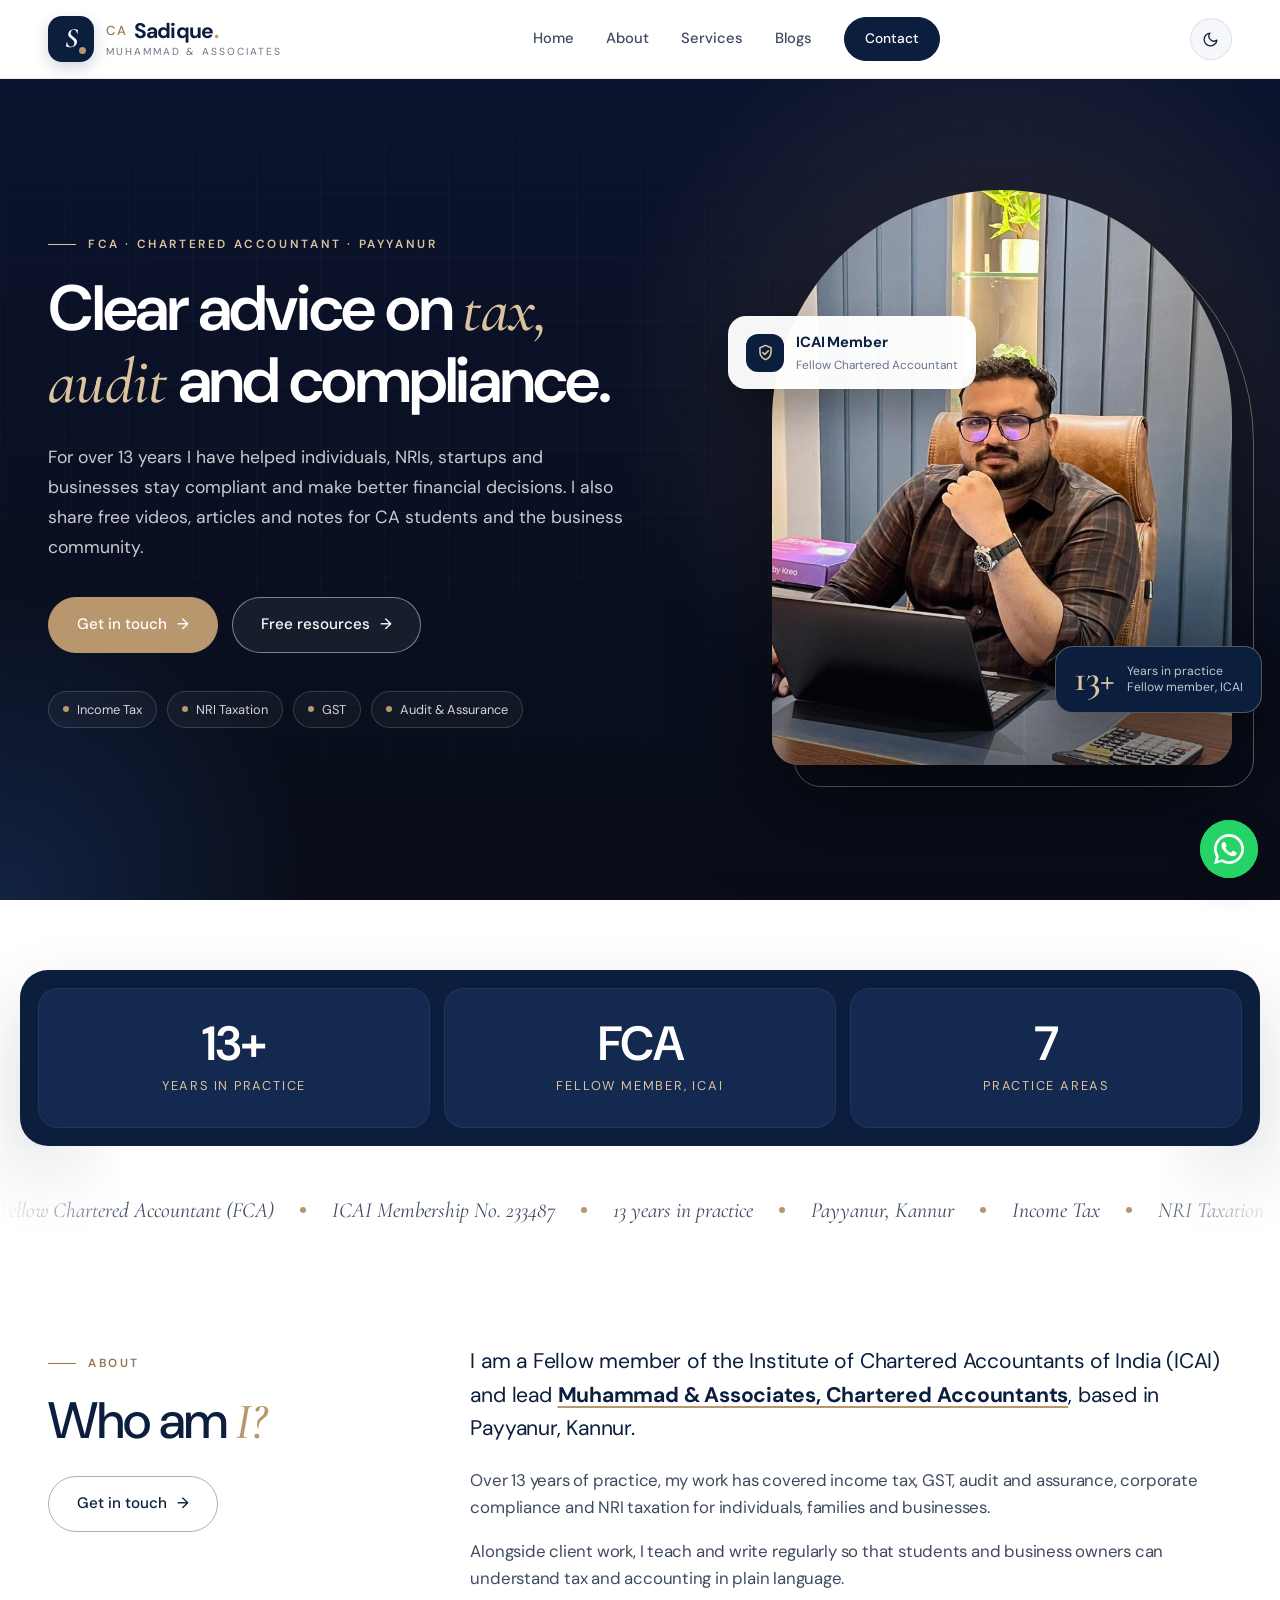
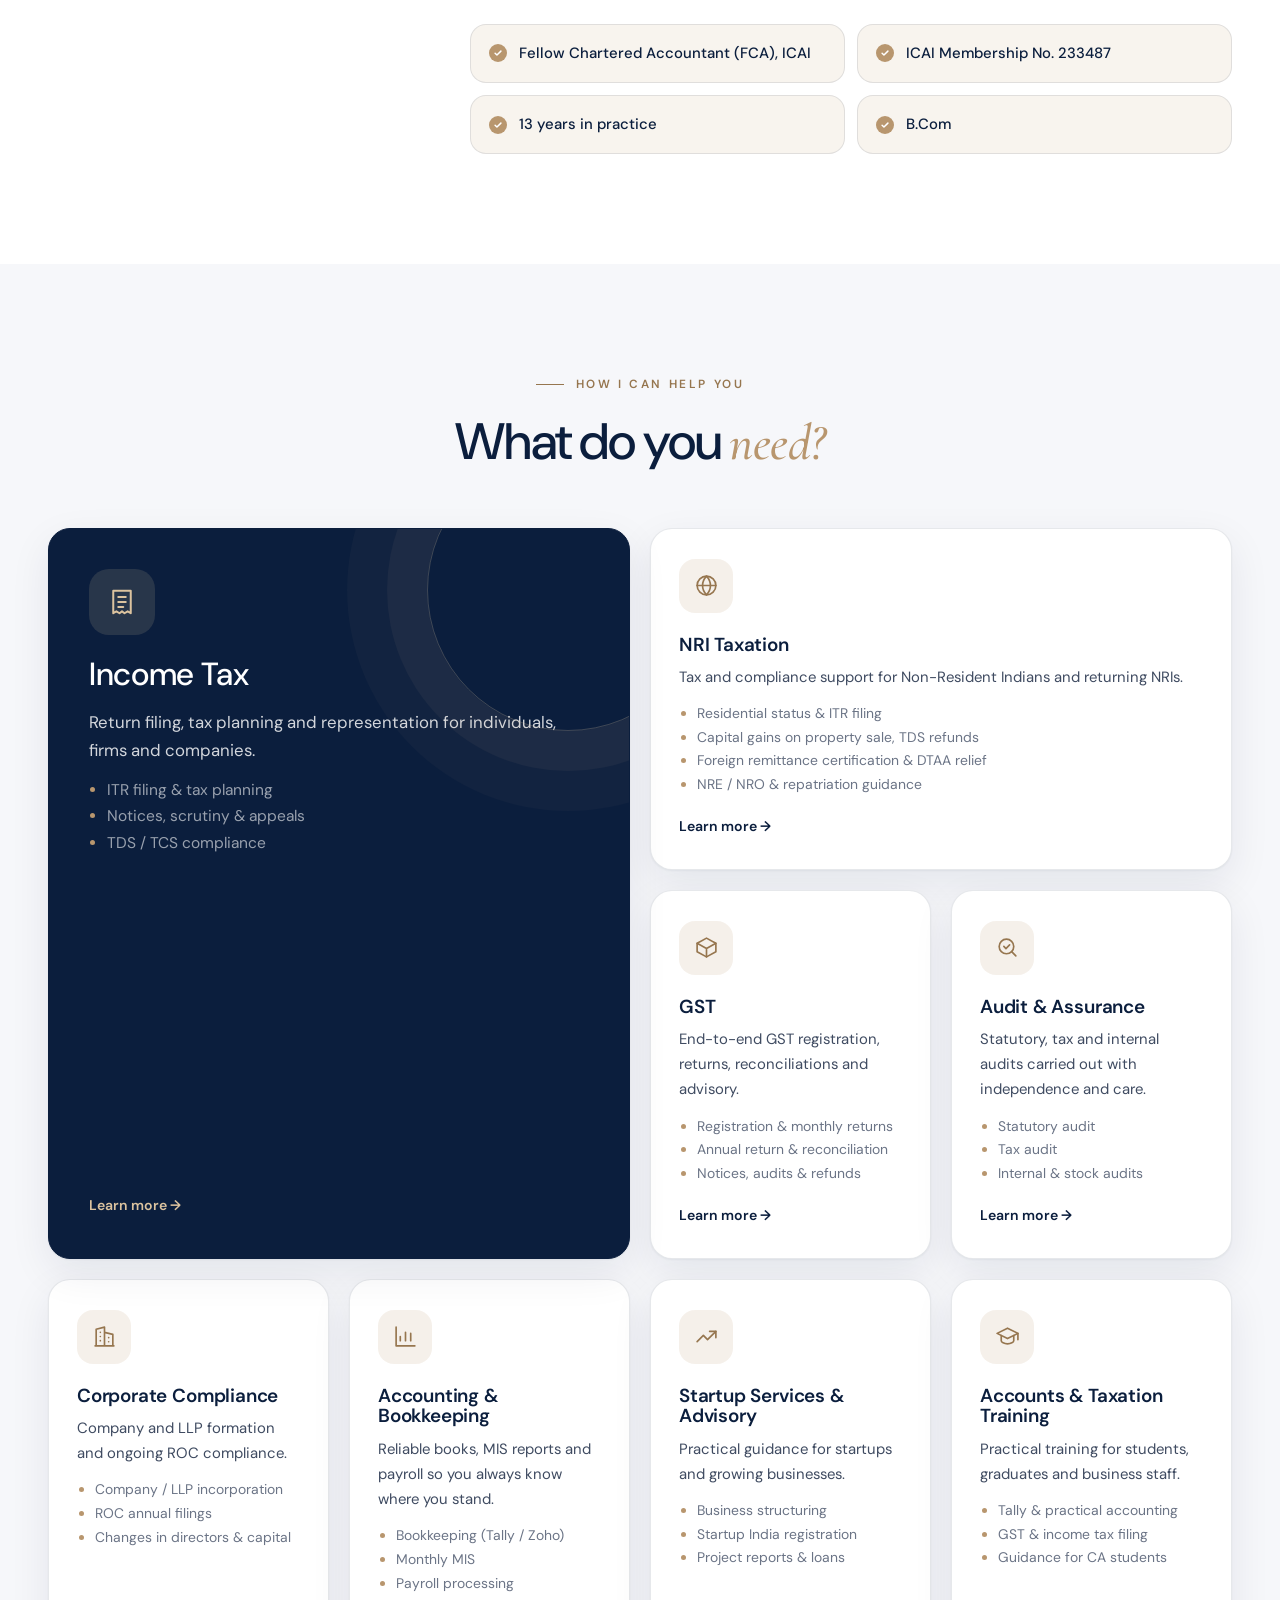
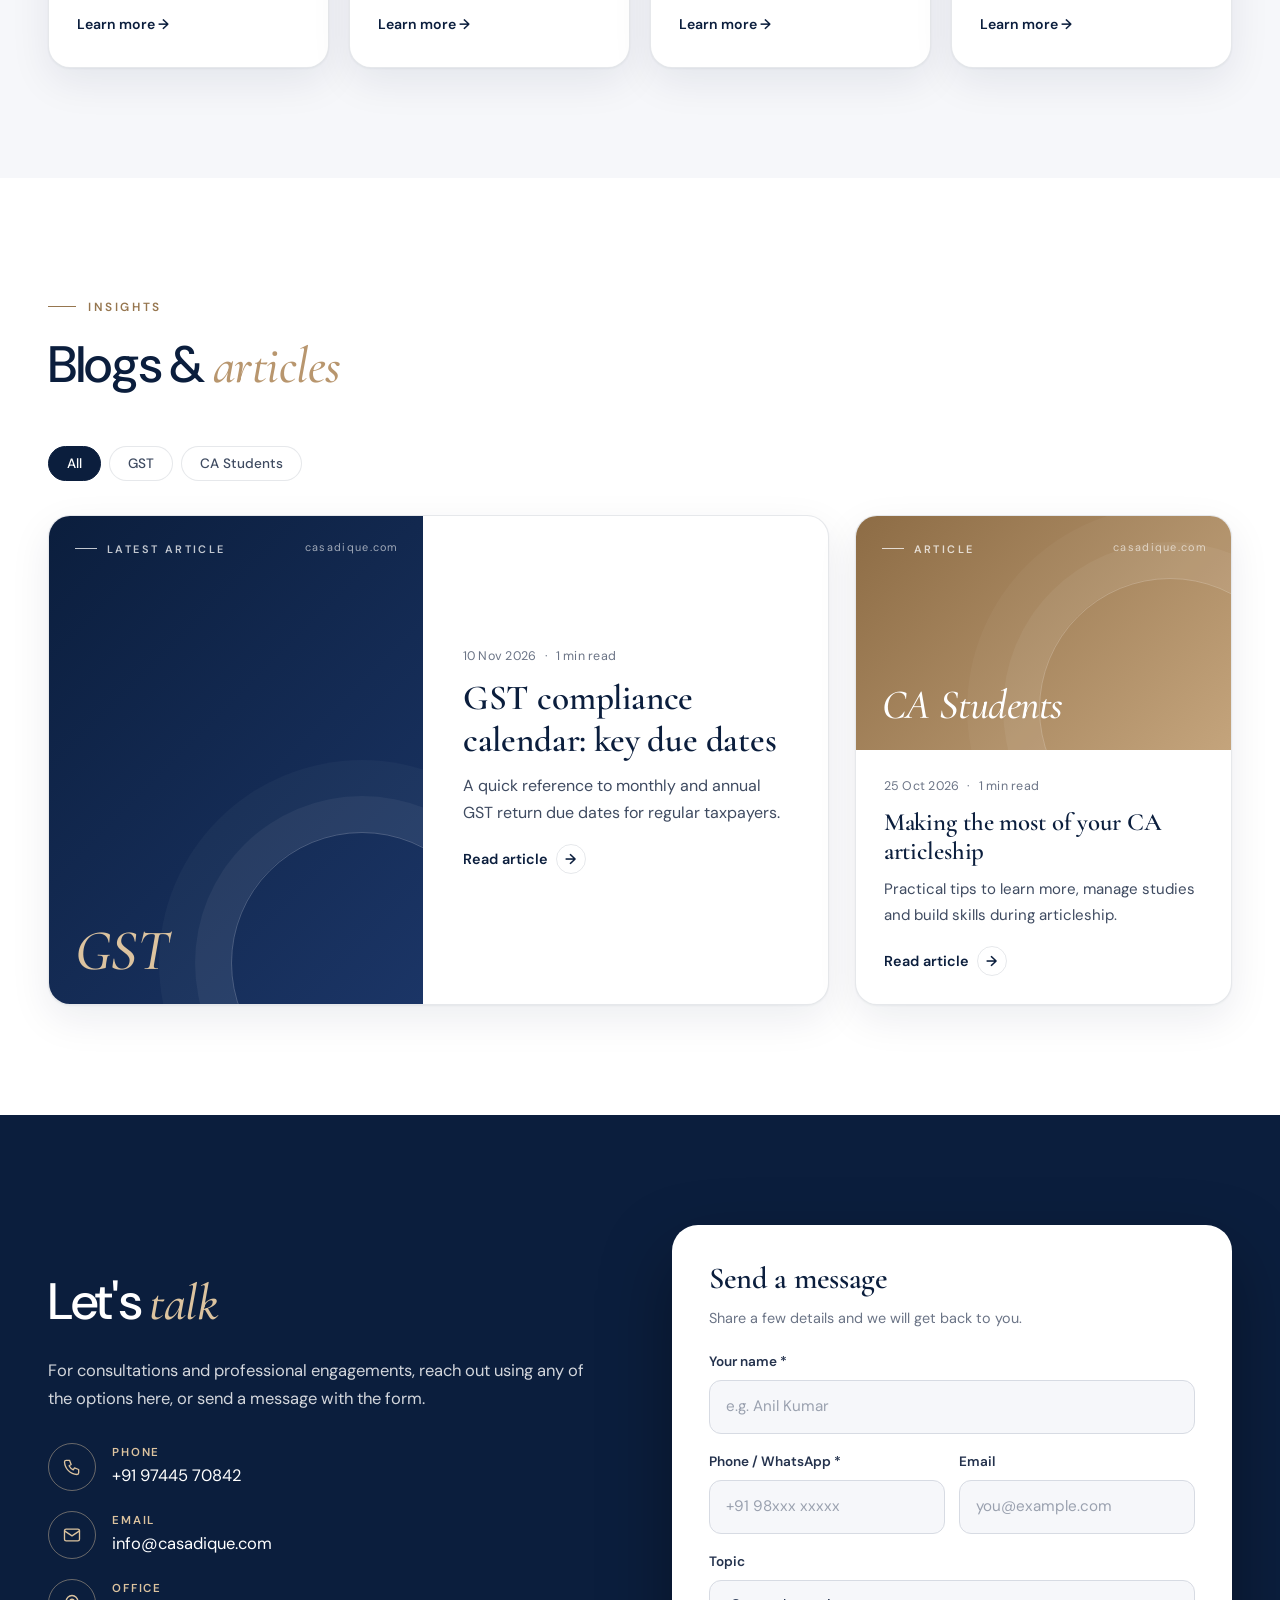
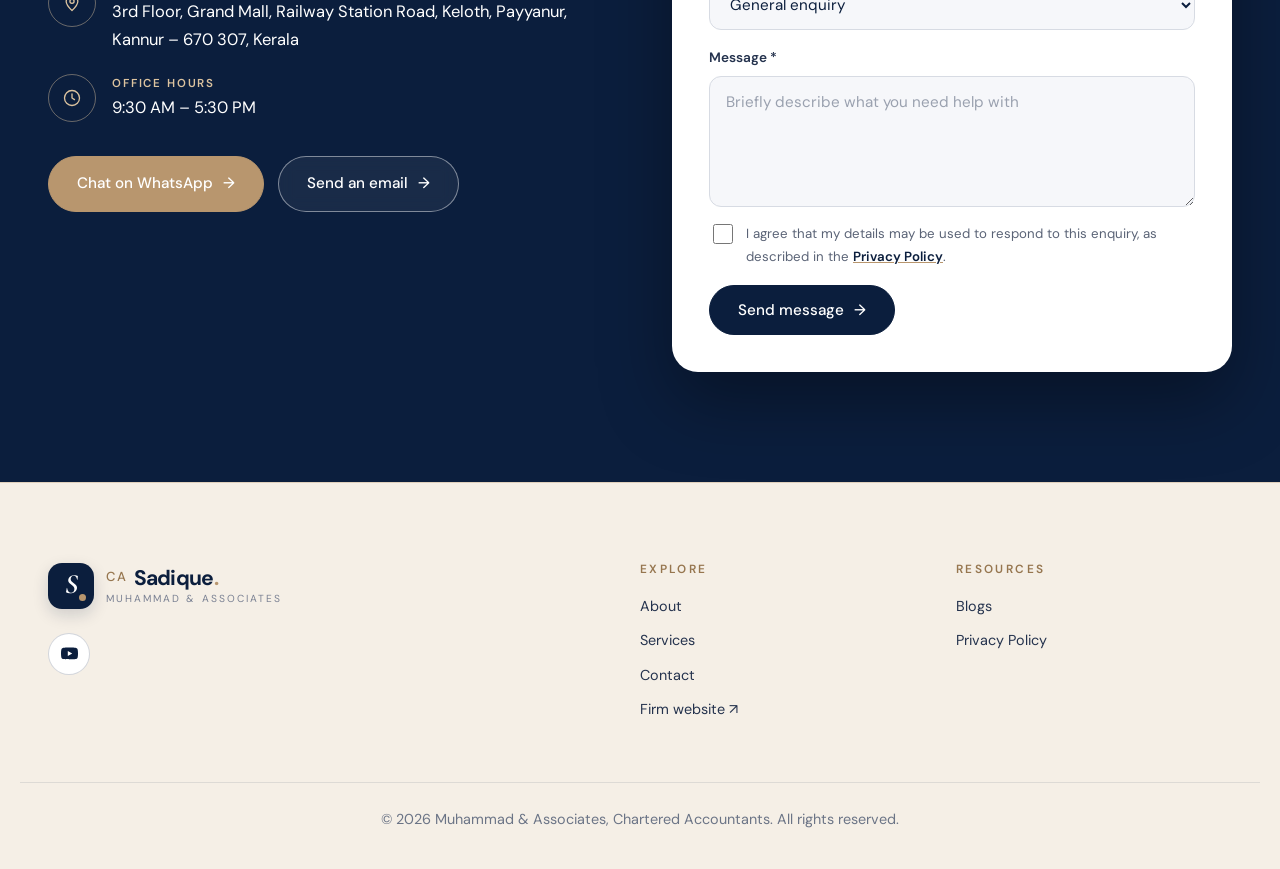
==== commit d71618ae: "Light ivory footer; remove footer disclaimer" ====
--- a/index.html
+++ b/index.html
@@ -243,7 +243,6 @@
     </div>
   </div>
   <div class="container footer-bottom">
-    <p class="disclaimer" data-bind="disclaimer"></p>
     <p>© <span id="year"></span> <span data-bind="firm"></span>, Chartered Accountants. All rights reserved.</p>
   </div>
 </footer>
--- a/css/style.css
+++ b/css/style.css
@@ -452,3 +452,23 @@
   .brand-mark { width: 42px; height: 42px; font-size: 1.55rem; }
   .hero-meta { gap: 20px; }
 }
+
+/* ---------- Footer: light ivory ---------- */
+.site-footer { background: #f5efe6; color: #5d6578; border-top: 1px solid rgba(184,150,110,.35); }
+.site-footer::after { display: none; }
+.site-footer .brand { color: var(--navy); }
+.site-footer .brand-mark { background: var(--navy); border: 0; box-shadow: 0 6px 16px rgba(11,30,61,.16); }
+.site-footer .brand-text strong b { color: var(--bronze-dark); }
+.site-footer .brand-text small { color: #7a8193; }
+.footer-grid h4 { color: var(--bronze-dark); }
+.footer-grid > div > a:not(.brand) { color: #24324d; }
+.footer-grid > div > a:not(.brand):hover { color: var(--bronze-dark); }
+.socials a { border-color: rgba(11,30,61,.18); color: var(--navy); background: #fff; }
+.socials a:hover { background: var(--navy); border-color: var(--navy); color: #fff; }
+.footer-bottom { border-top-color: rgba(11,30,61,.10); }
+.footer-bottom p { color: #6b7486; }
+:root[data-theme="dark"] .site-footer { background: #0b1324; color: rgba(255,255,255,.6); border-top-color: rgba(255,255,255,.08); }
+:root[data-theme="dark"] .site-footer .brand { color: #fff; }
+:root[data-theme="dark"] .footer-grid > div > a:not(.brand) { color: rgba(255,255,255,.8); }
+:root[data-theme="dark"] .socials a { background: transparent; color: #fff; border-color: rgba(255,255,255,.2); }
+:root[data-theme="dark"] .footer-bottom p { color: rgba(255,255,255,.55); }
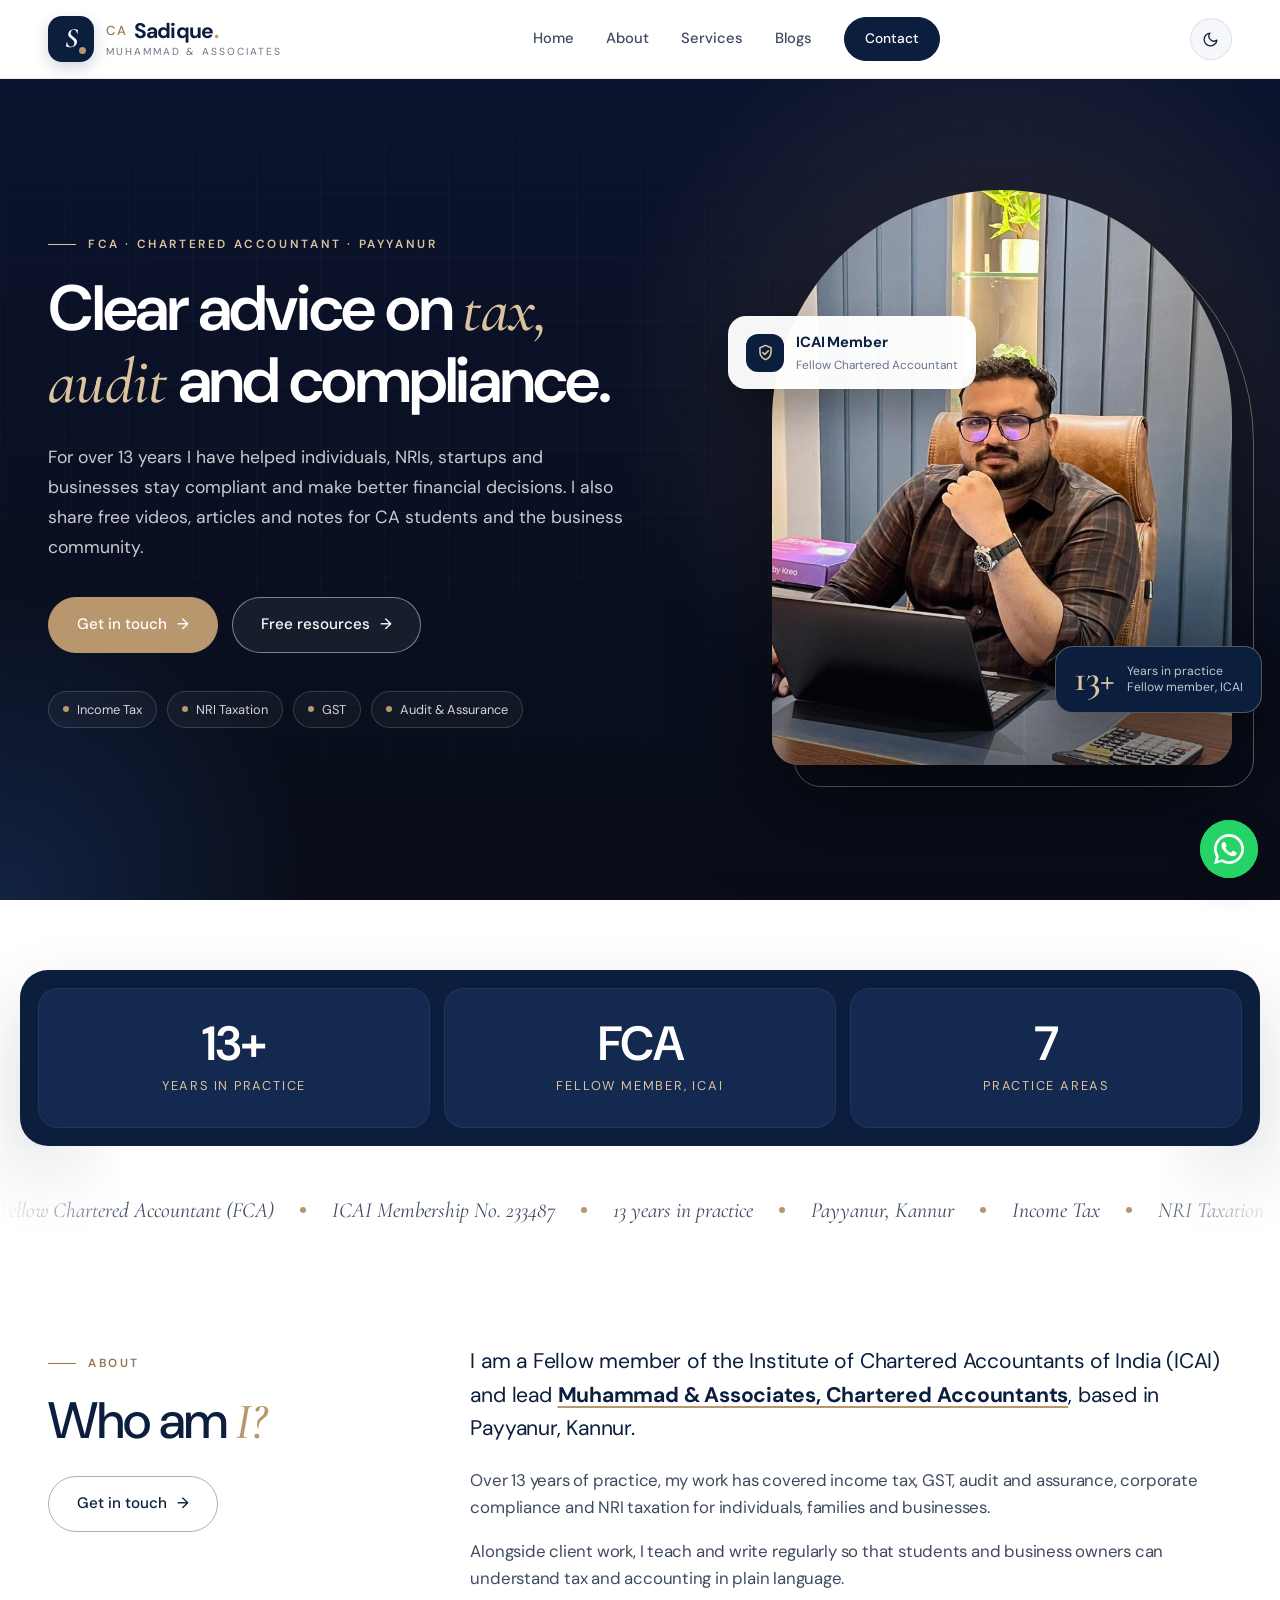
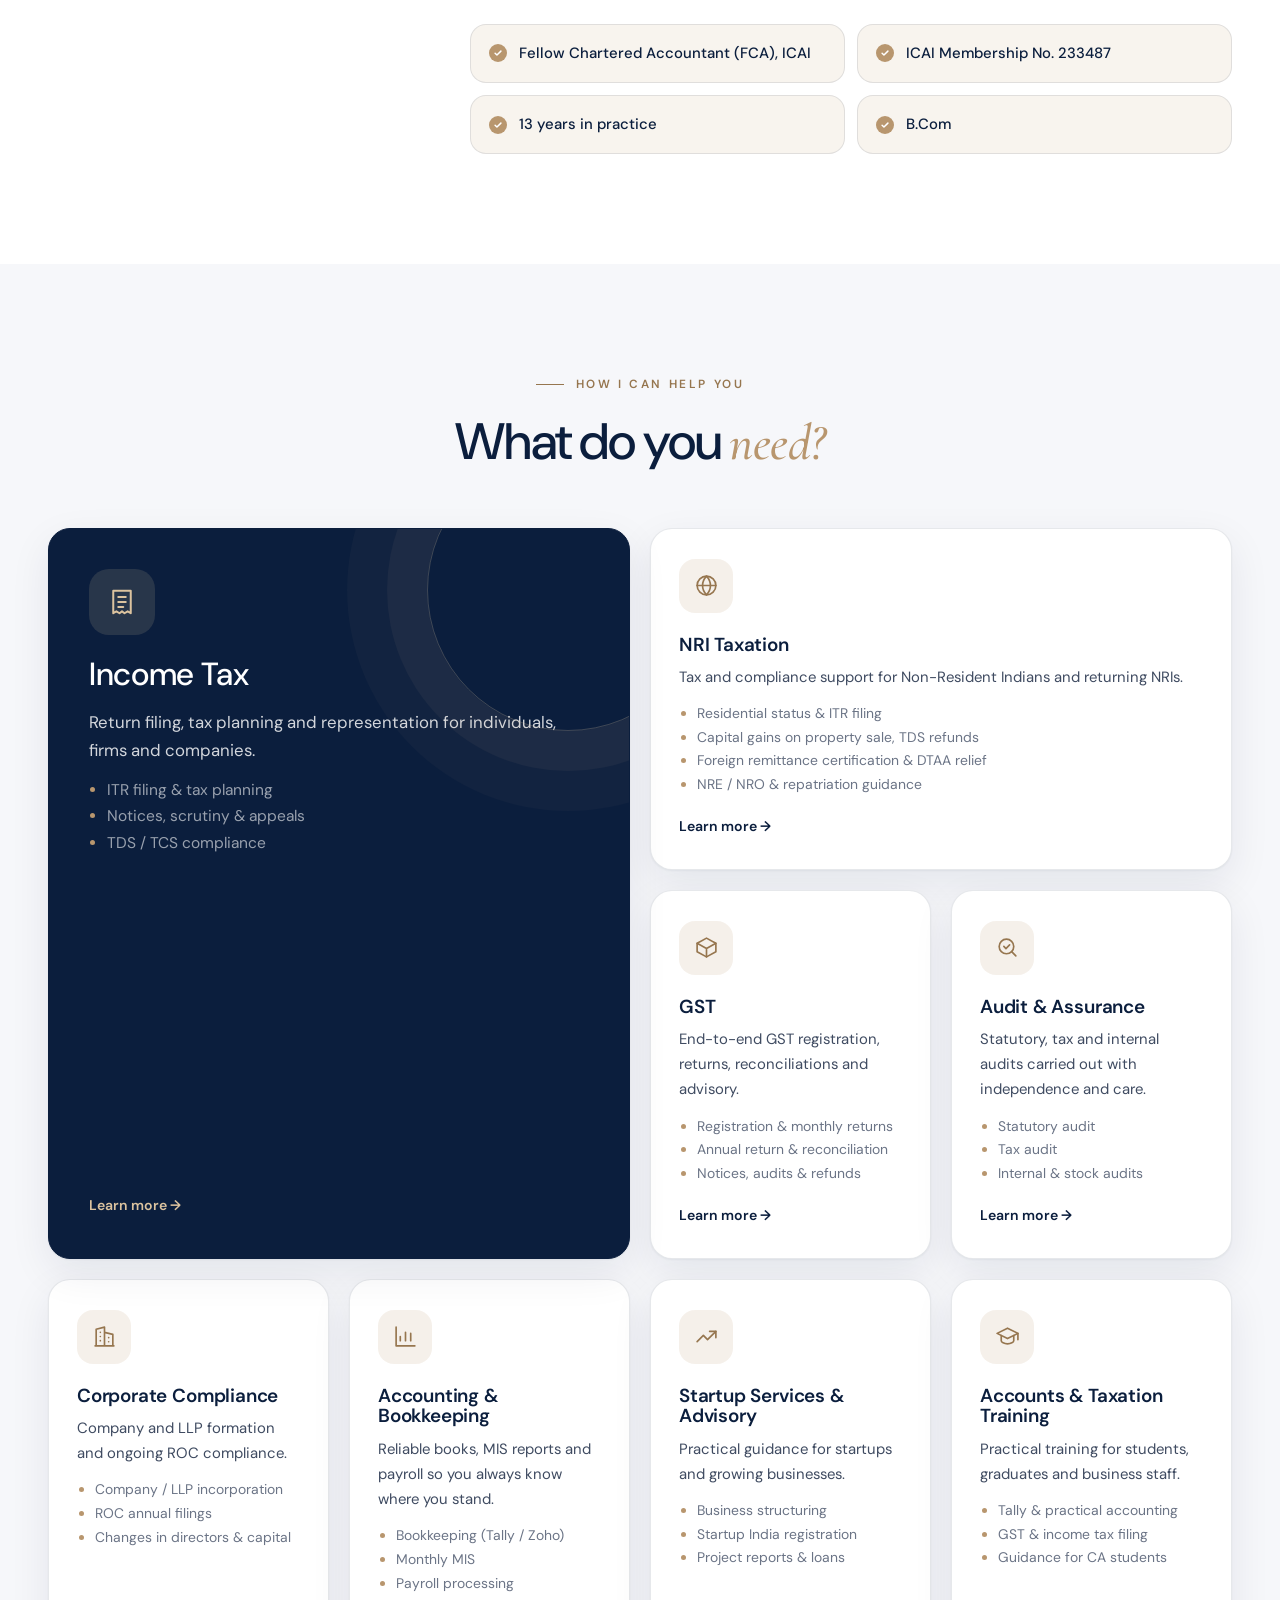
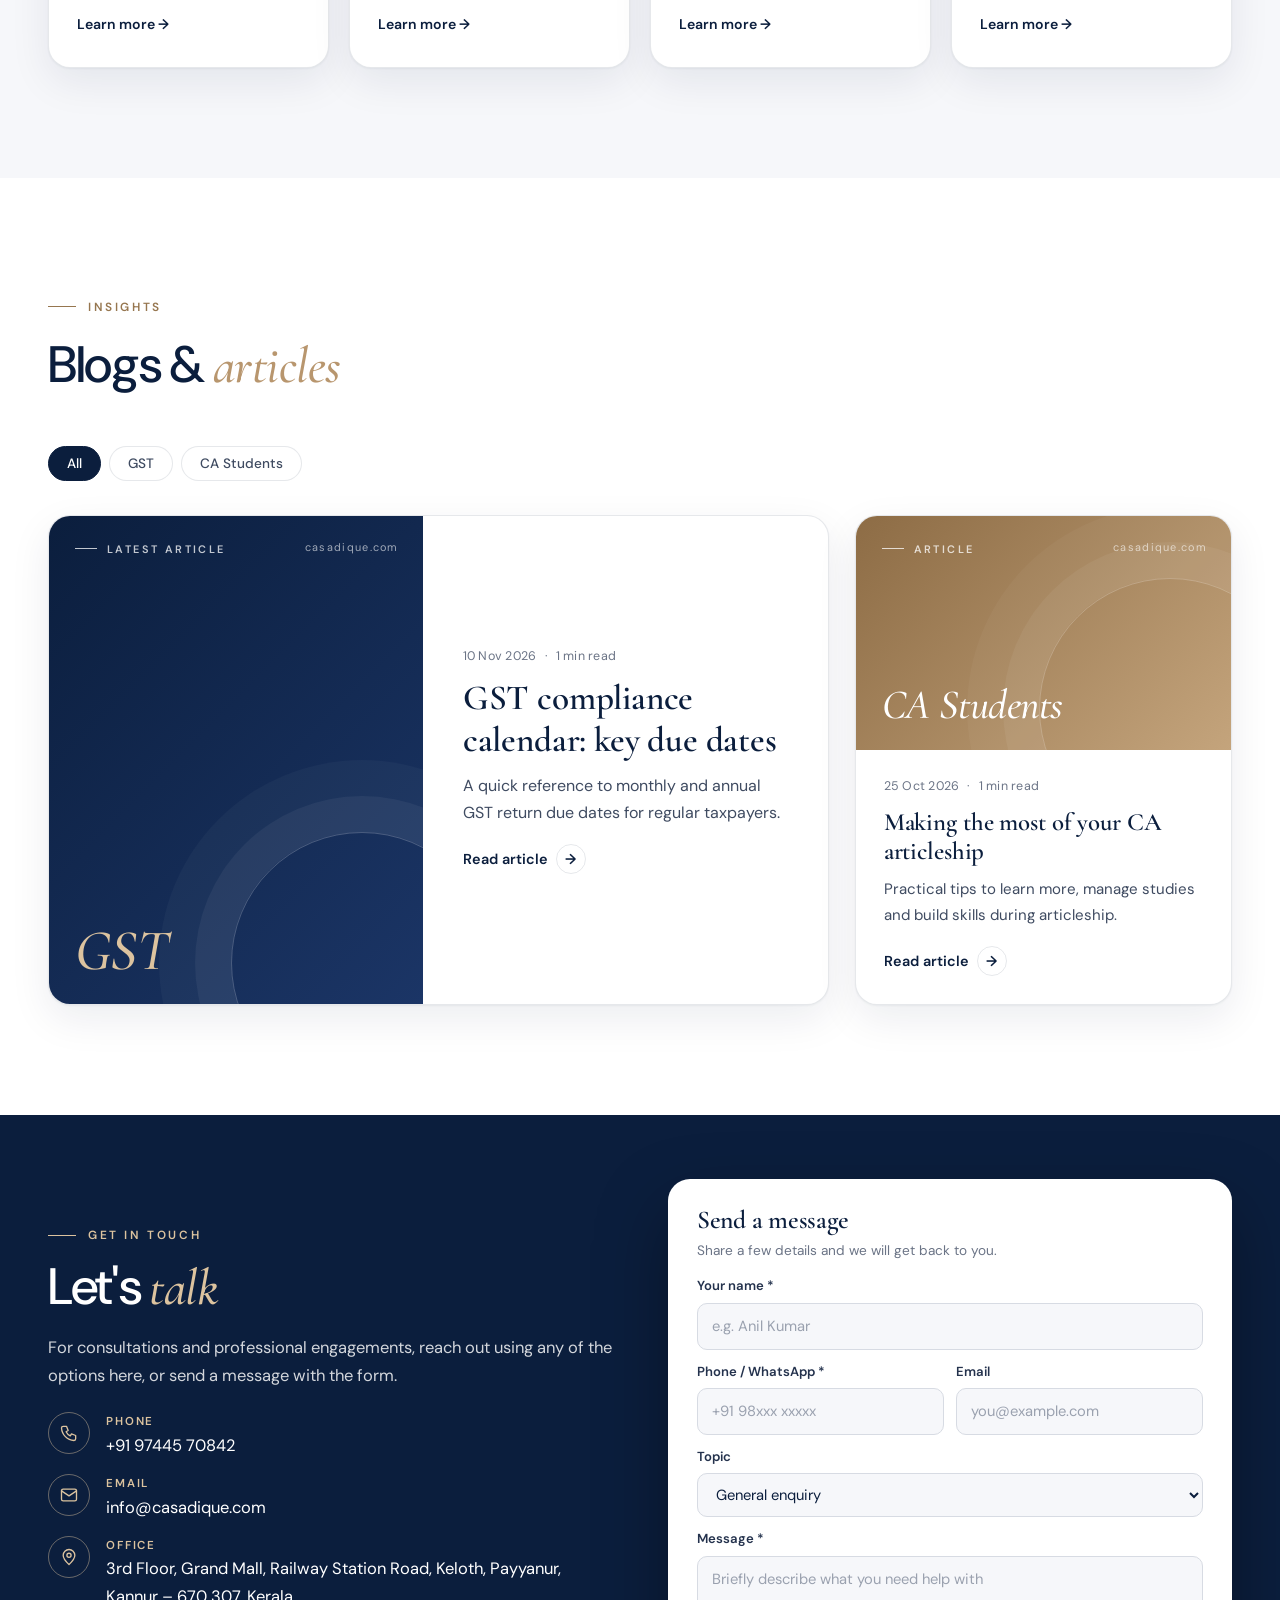
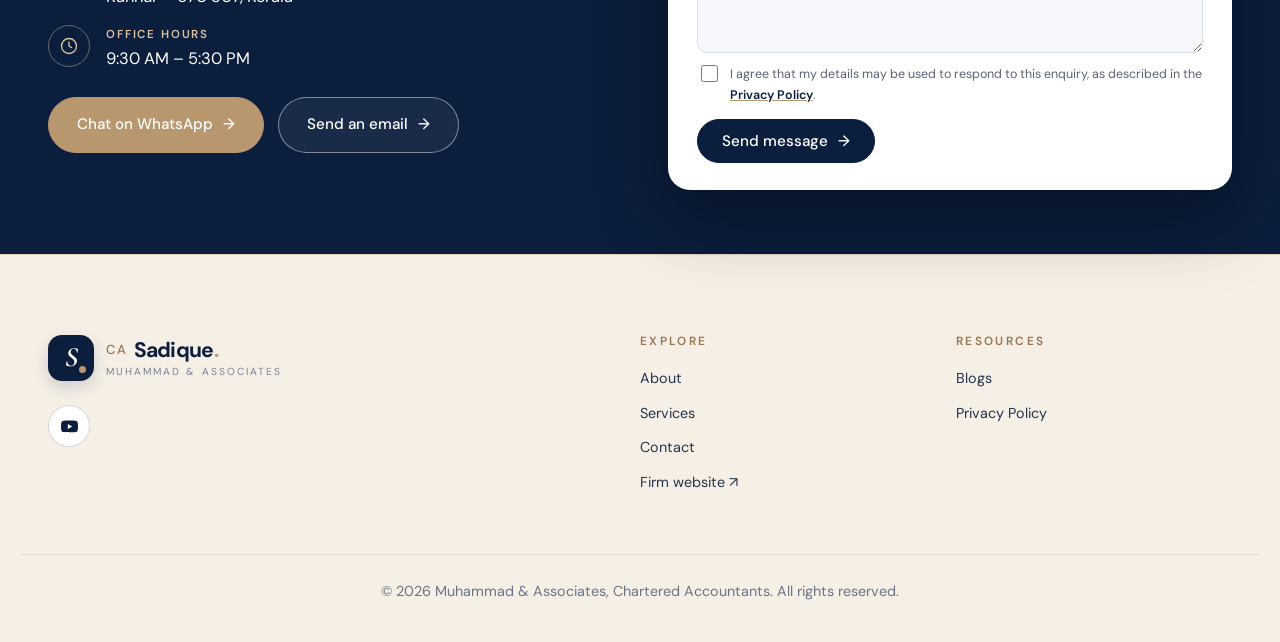
==== commit 1d1103e4: "Compact contact section and form" ====
--- a/index.html
+++ b/index.html
@@ -208,7 +208,7 @@
             <option value="General enquiry">General enquiry</option>
           </select>
         </label>
-        <label>Message *<textarea name="message" rows="4" required maxlength="2000" placeholder="Briefly describe what you need help with"></textarea></label>
+        <label>Message *<textarea name="message" rows="3" required maxlength="2000" placeholder="Briefly describe what you need help with"></textarea></label>
         <label class="consent"><input type="checkbox" name="consent" value="Agreed to privacy policy" required>
           <span>I agree that my details may be used to respond to this enquiry, as described in the <a href="privacy.html">Privacy Policy</a>.</span></label>
         <button type="submit" class="btn">Send message</button>
--- a/css/style.css
+++ b/css/style.css
@@ -472,3 +472,24 @@
 :root[data-theme="dark"] .footer-grid > div > a:not(.brand) { color: rgba(255,255,255,.8); }
 :root[data-theme="dark"] .socials a { background: transparent; color: #fff; border-color: rgba(255,255,255,.2); }
 :root[data-theme="dark"] .footer-bottom p { color: rgba(255,255,255,.55); }
+
+/* ---------- Contact: compact ---------- */
+#contact.section { padding: 64px 0; }
+#contact .contact-grid { align-items: center; gap: 56px; }
+#contact h2 { margin-bottom: .35em; }
+#contact .eyebrow { margin-bottom: 14px; }
+#contact .contact-list { margin: 22px 0 4px; gap: 14px; }
+#contact .contact-list .ci { width: 42px; height: 42px; }
+#contact .hero-actions { margin-top: 24px; }
+.contact-form { padding: 26px 28px; gap: 11px; border-radius: 22px; }
+.contact-form h3 { font-size: 1.6rem; margin: 0; }
+.contact-form .form-sub { margin: -6px 0 2px; font-size: .85rem; }
+.contact-form label { gap: 5px; font-size: .82rem; }
+.contact-form input, .contact-form select, .contact-form textarea { padding: 10px 14px; font-size: .92rem; border-radius: 10px; }
+.contact-form textarea { min-height: 78px; resize: vertical; }
+.contact-form .form-row { gap: 12px; }
+.contact-form .consent { font-size: .78rem; gap: 9px; }
+.contact-form .consent input { width: 17px; height: 17px; }
+.contact-form .btn { padding: 11px 24px; margin-top: 2px; }
+@media (max-width: 900px) { #contact.section { padding: 52px 0; } #contact .contact-grid { gap: 36px; } }
+@media (max-width: 560px) { .contact-form { padding: 22px 18px; } }
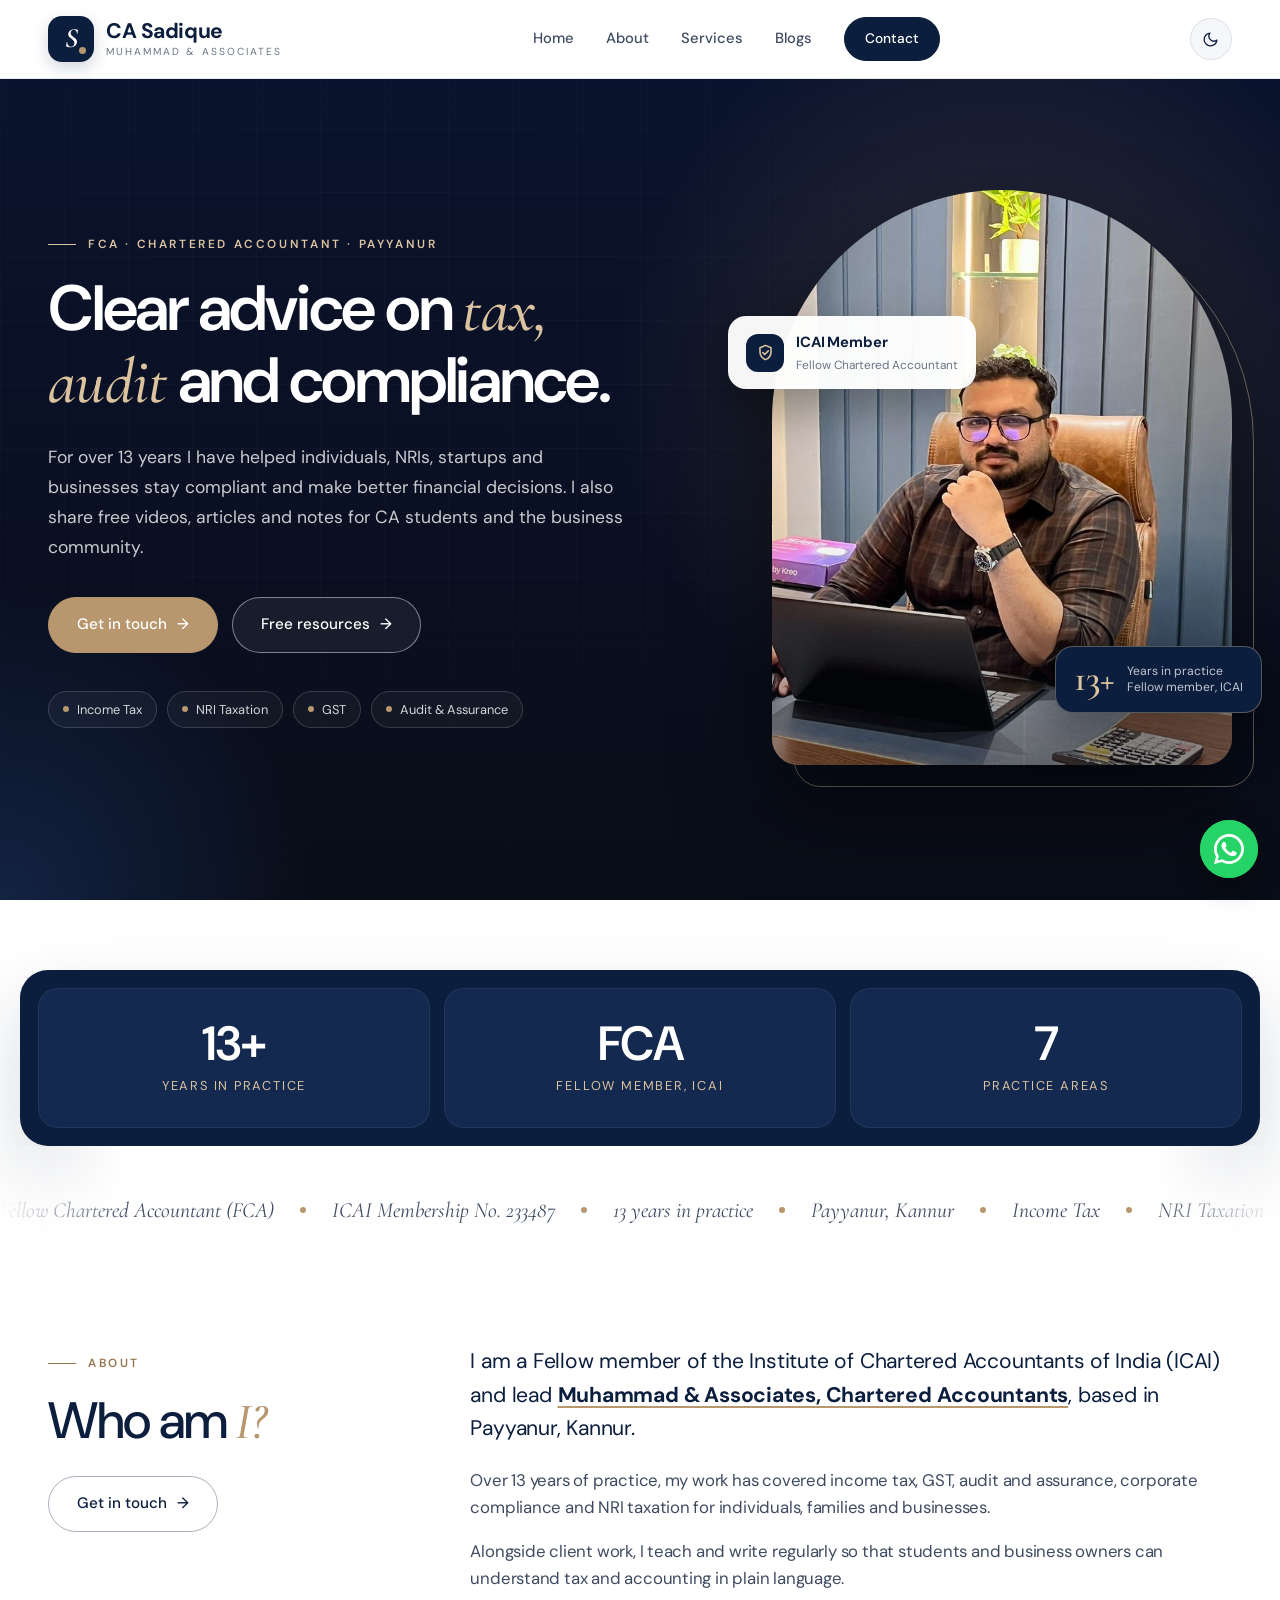
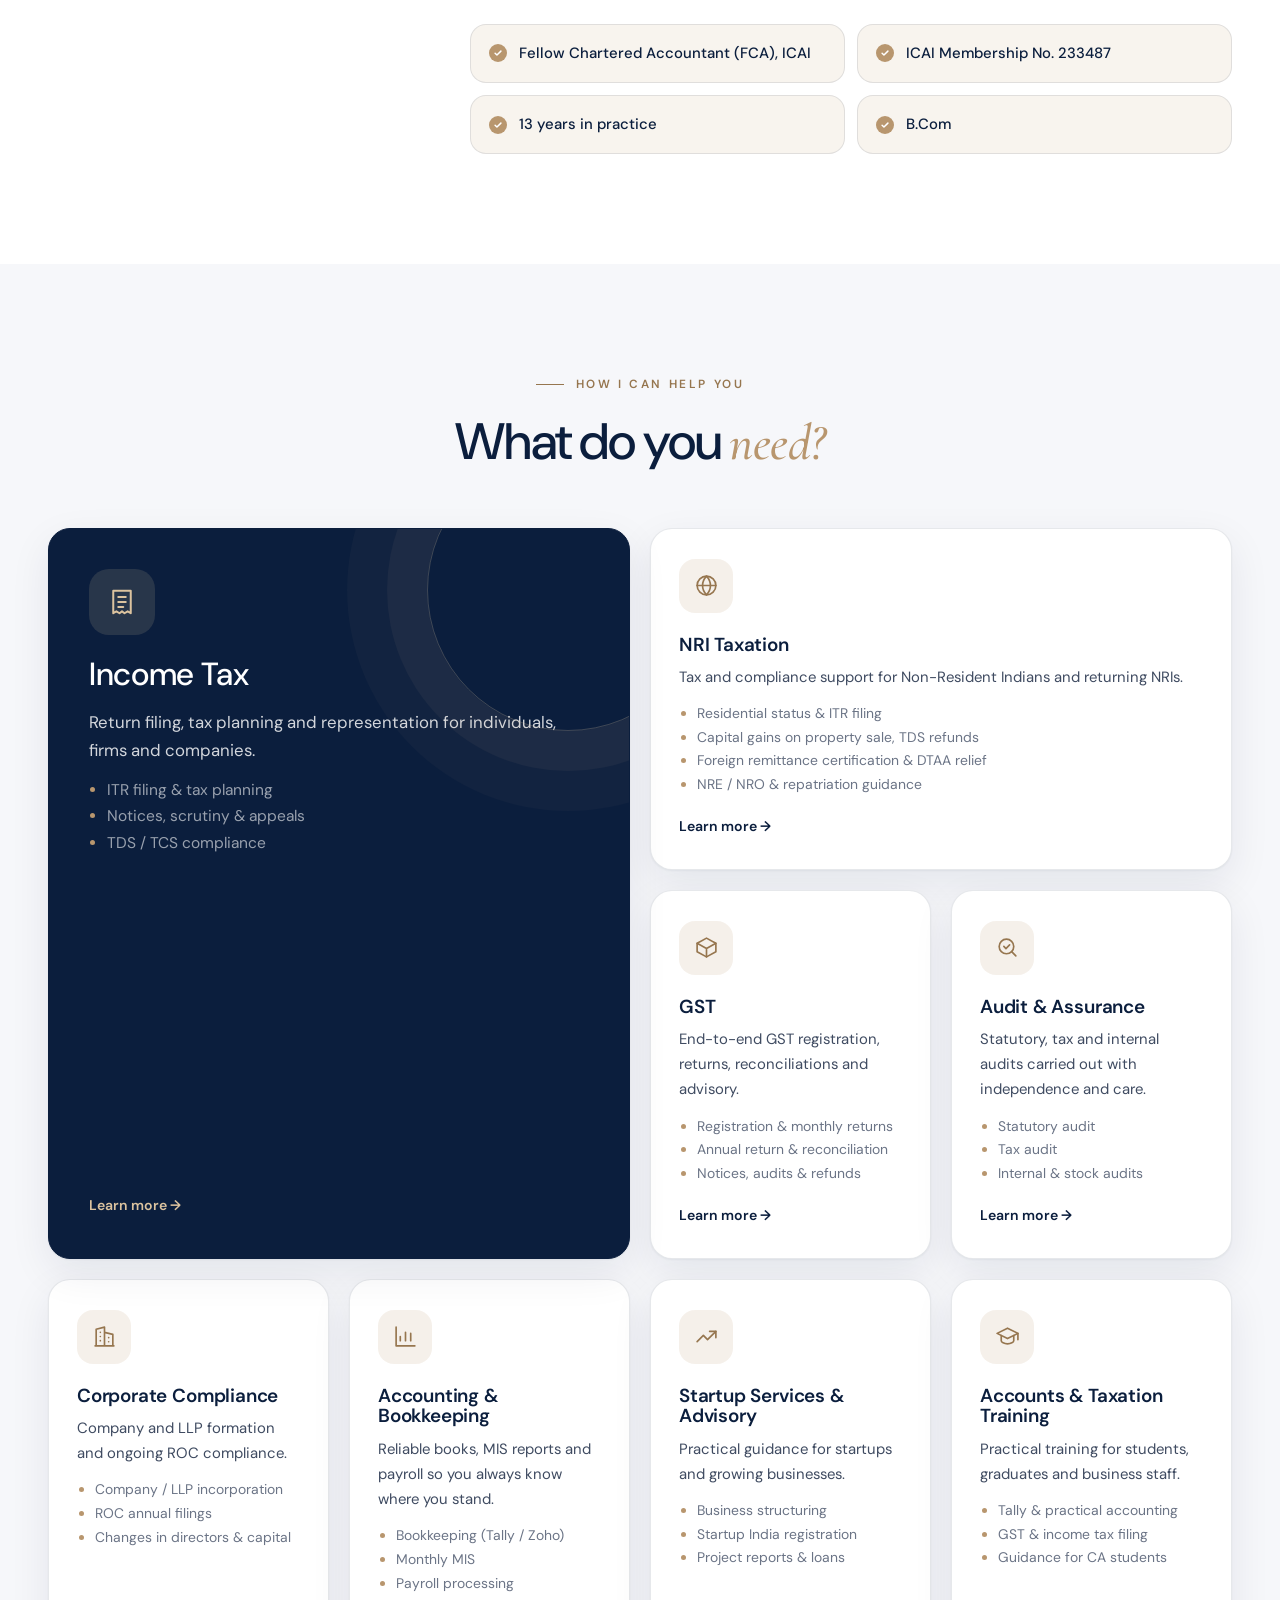
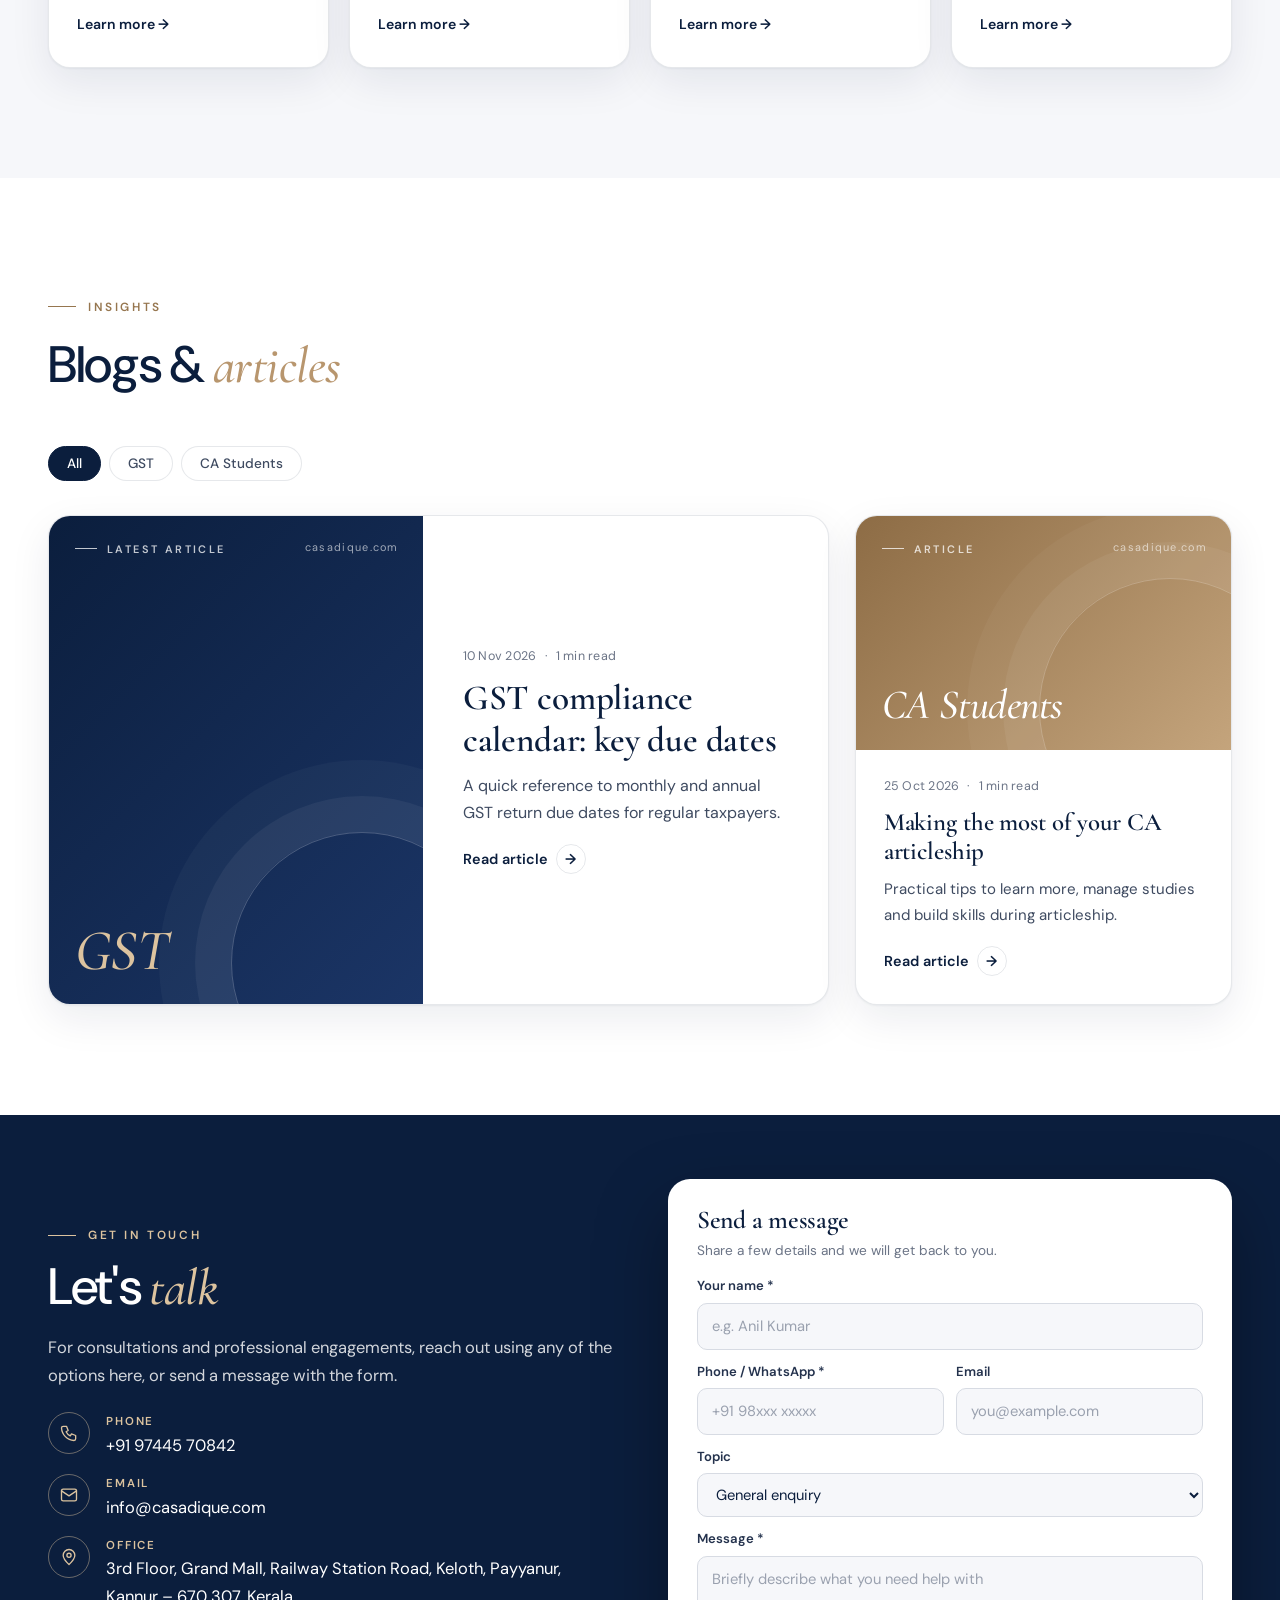
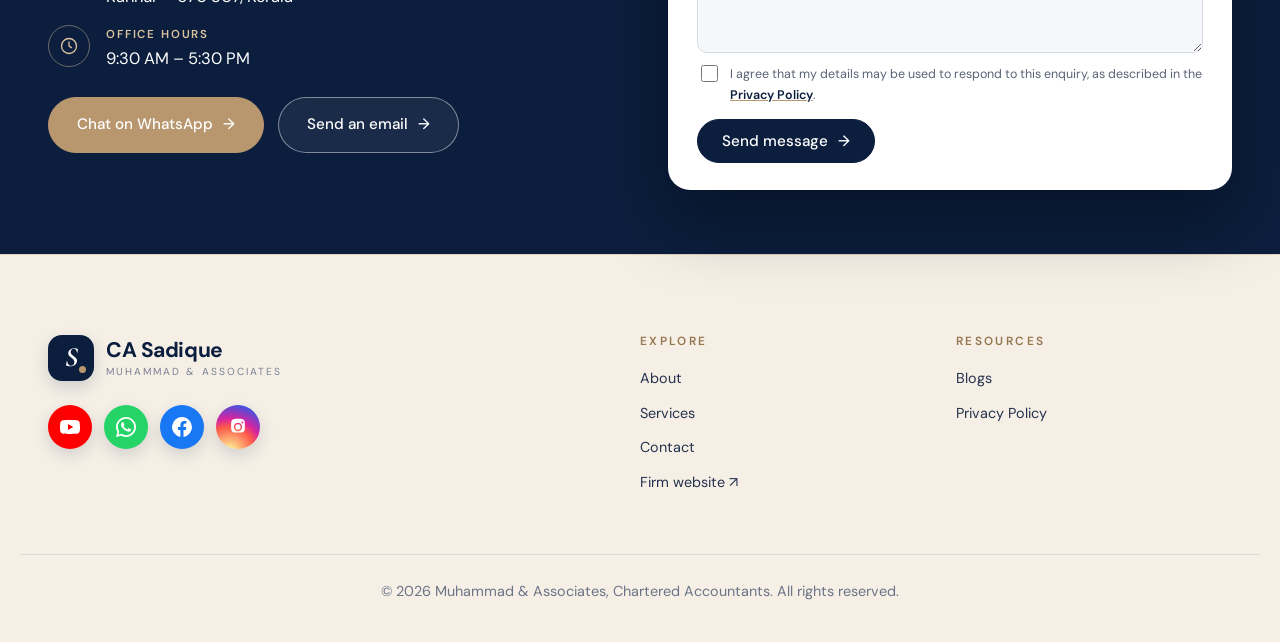
==== commit c0bf4ad2: "Single-style CA Sadique wordmark, brand social icons, official logo support" ====
--- a/index.html
+++ b/index.html
@@ -57,7 +57,7 @@
     <a href="#top" class="brand">
       <span class="brand-mark" aria-hidden="true">S</span>
       <span class="brand-text">
-        <strong><b>CA</b>Sadique<i>.</i></strong>
+        <strong>CA Sadique</strong>
         <small data-bind="firm"></small>
       </span>
     </a>
@@ -223,7 +223,7 @@
     <div>
       <a href="#top" class="brand">
         <span class="brand-mark" aria-hidden="true">S</span>
-        <span class="brand-text"><strong><b>CA</b>Sadique<i>.</i></strong><small data-bind="firm"></small></span>
+        <span class="brand-text"><strong>CA Sadique</strong><small data-bind="firm"></small></span>
       </a>
       <div class="socials" id="socials"></div>
     </div>
--- a/css/style.css
+++ b/css/style.css
@@ -493,3 +493,22 @@
 .contact-form .btn { padding: 11px 24px; margin-top: 2px; }
 @media (max-width: 900px) { #contact.section { padding: 52px 0; } #contact .contact-grid { gap: 36px; } }
 @media (max-width: 560px) { .contact-form { padding: 22px 18px; } }
+
+/* ---------- Wordmark: single style + official logo ---------- */
+.brand-text strong { font-family: var(--font); font-weight: 700; font-size: 1.32rem; letter-spacing: -.02em; }
+.brand-logo { height: 46px; width: auto; display: block; flex: none; }
+.site-footer .brand-logo { height: 50px; }
+
+/* ---------- Footer social icons in brand colours ---------- */
+.socials { gap: 12px; }
+.socials a { width: 44px; height: 44px; border: 0; color: #fff; box-shadow: 0 6px 16px rgba(11,30,61,.15); }
+.socials a svg { width: 20px; height: 20px; }
+.socials a.s-youtube { background: #ff0000; }
+.socials a.s-whatsapp { background: #25d366; }
+.socials a.s-facebook { background: #1877f2; }
+.socials a.s-instagram { background: radial-gradient(circle at 30% 107%, #fdf497 0%, #fdf497 5%, #fd5949 45%, #d6249f 60%, #285aeb 90%); }
+.socials a.s-linkedin { background: #0a66c2; }
+.socials a.s-telegram { background: #229ed9; }
+.socials a.s-twitter { background: #000; }
+.socials a:hover { transform: translateY(-3px); filter: brightness(1.08); color: #fff; }
+:root[data-theme="dark"] .socials a { color: #fff; border: 0; }
